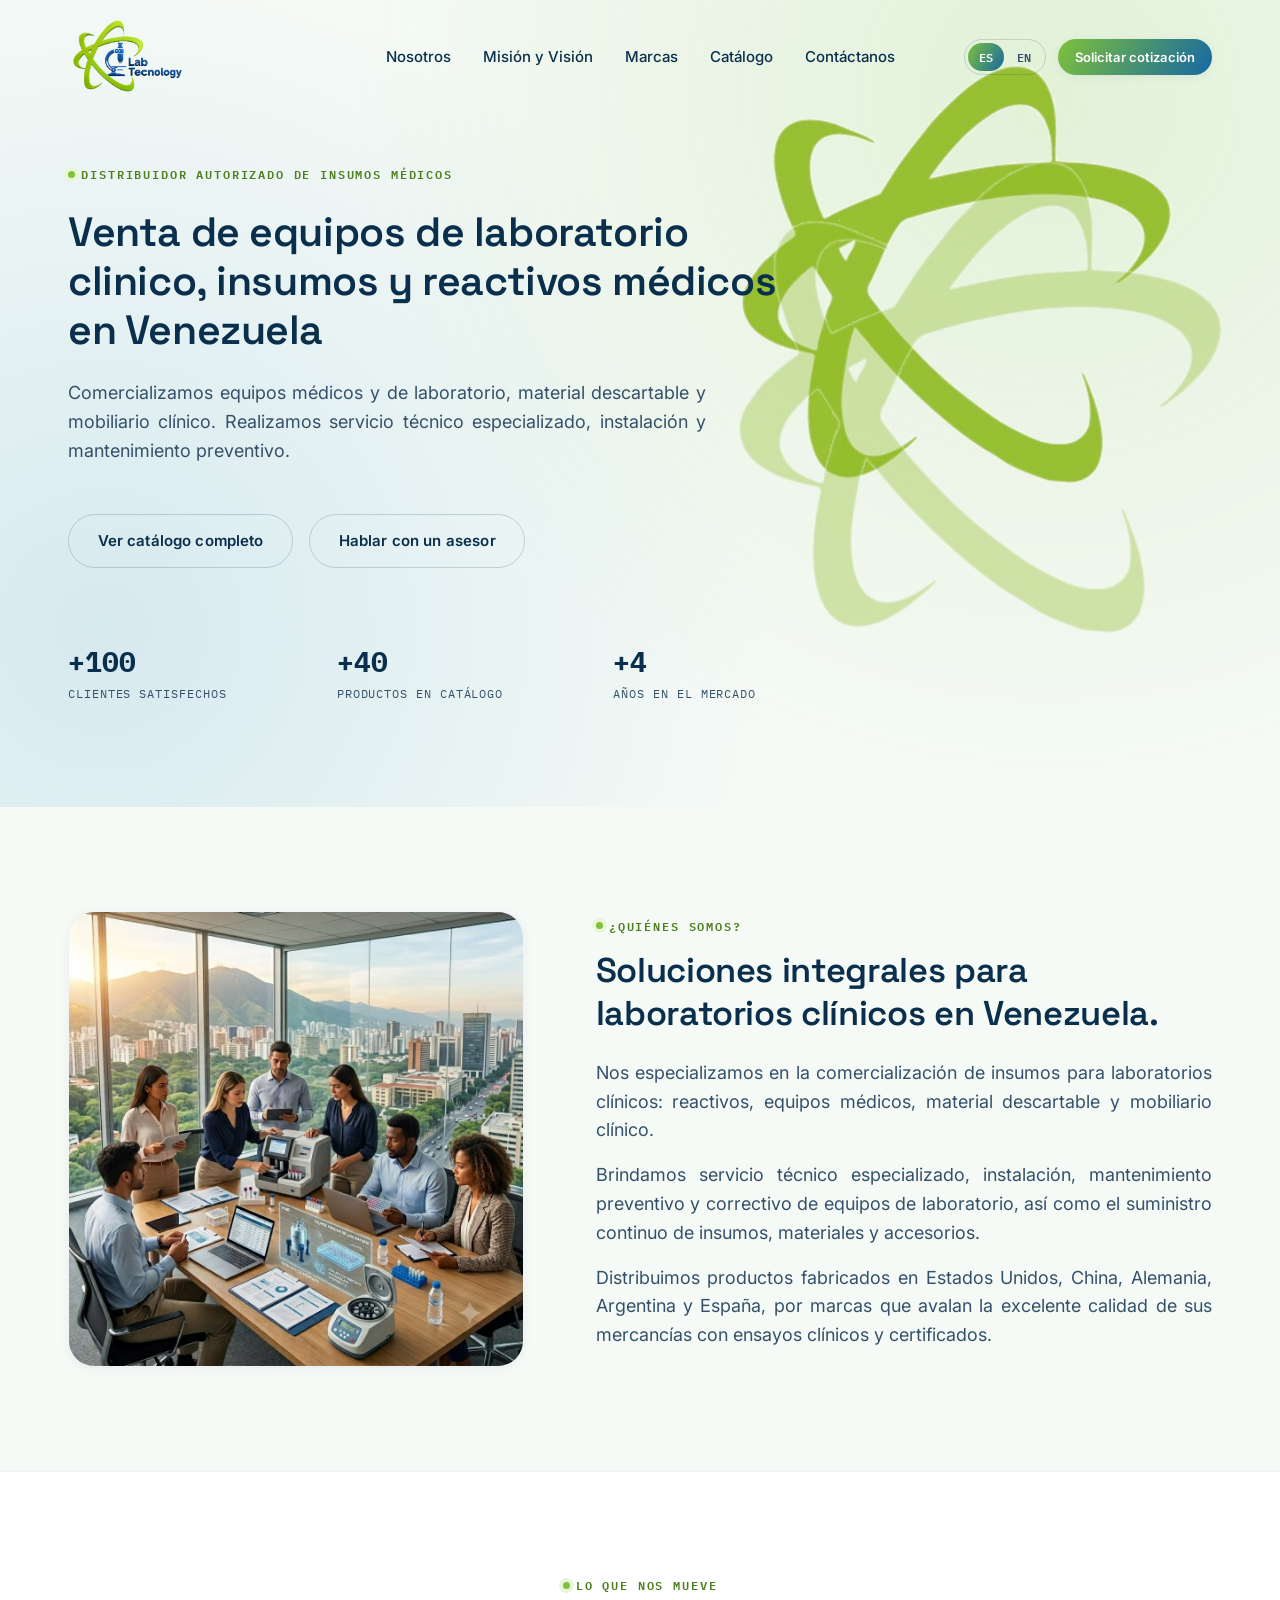
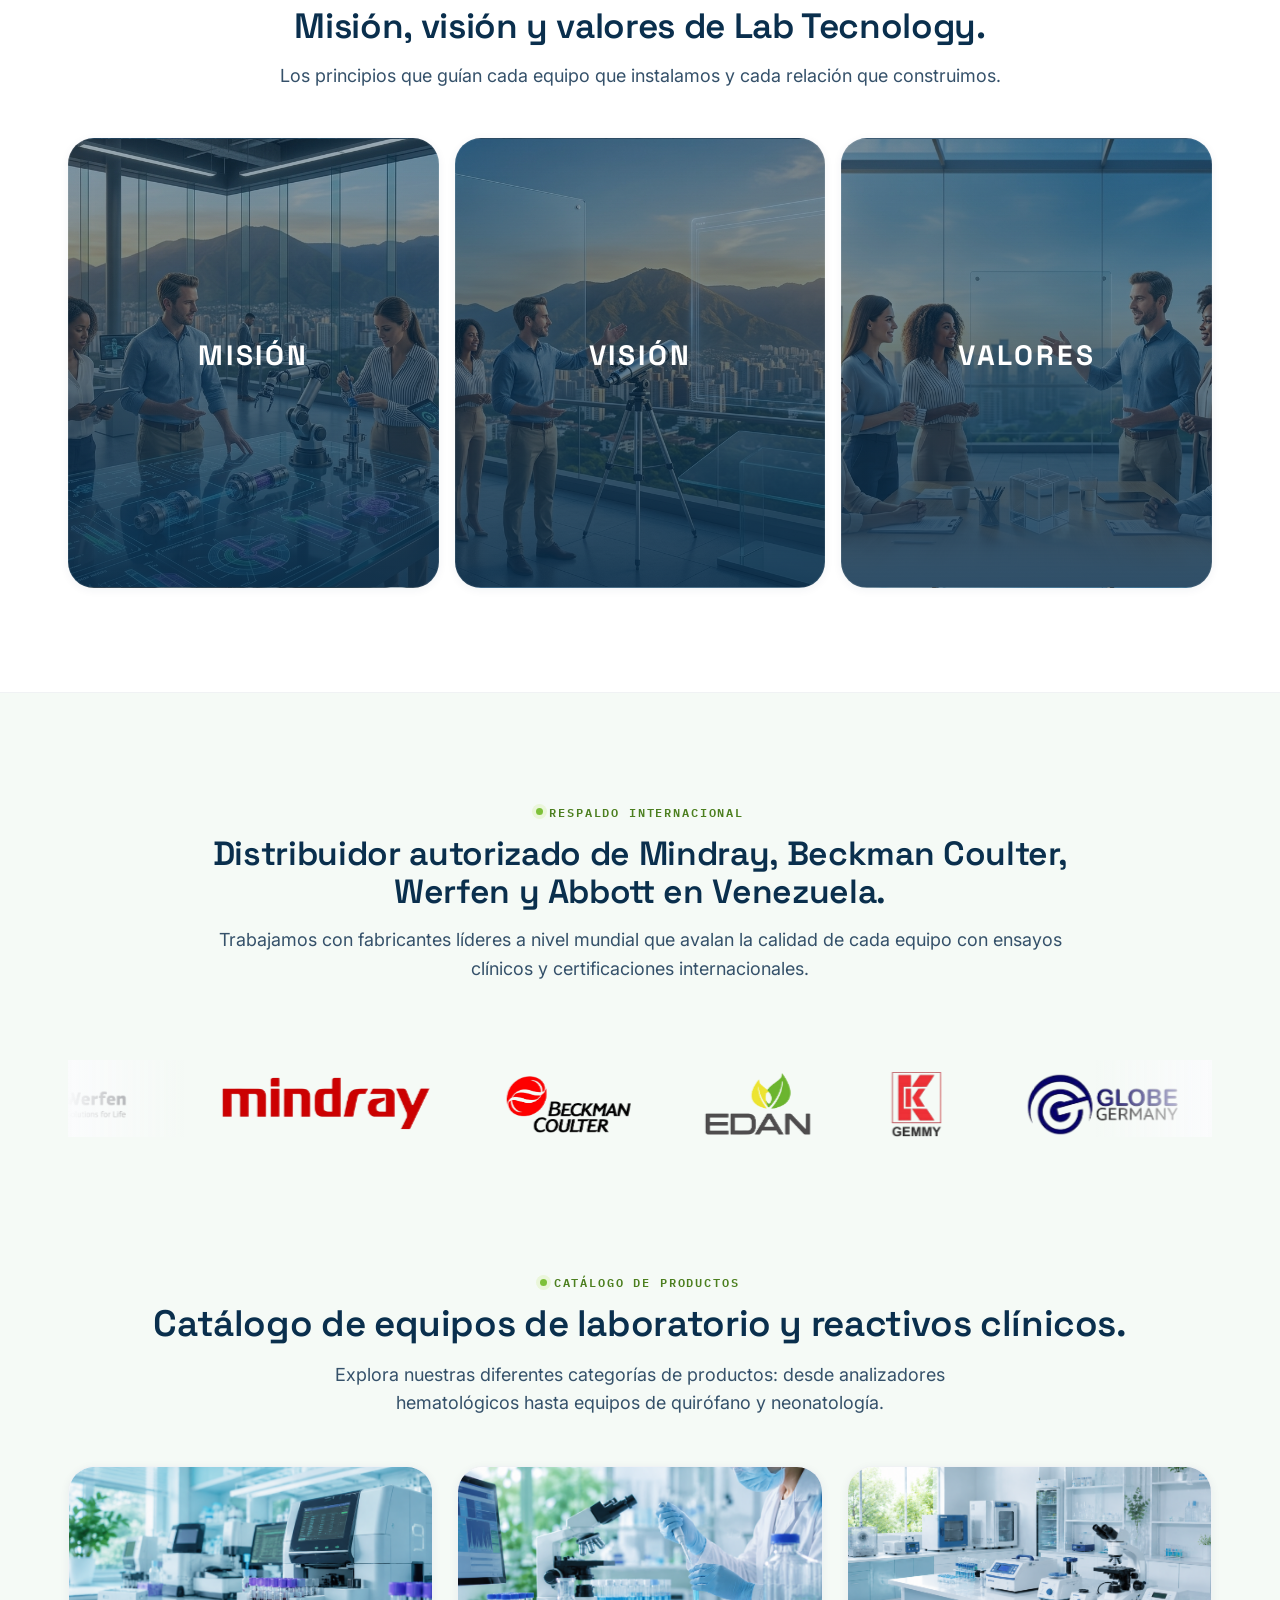
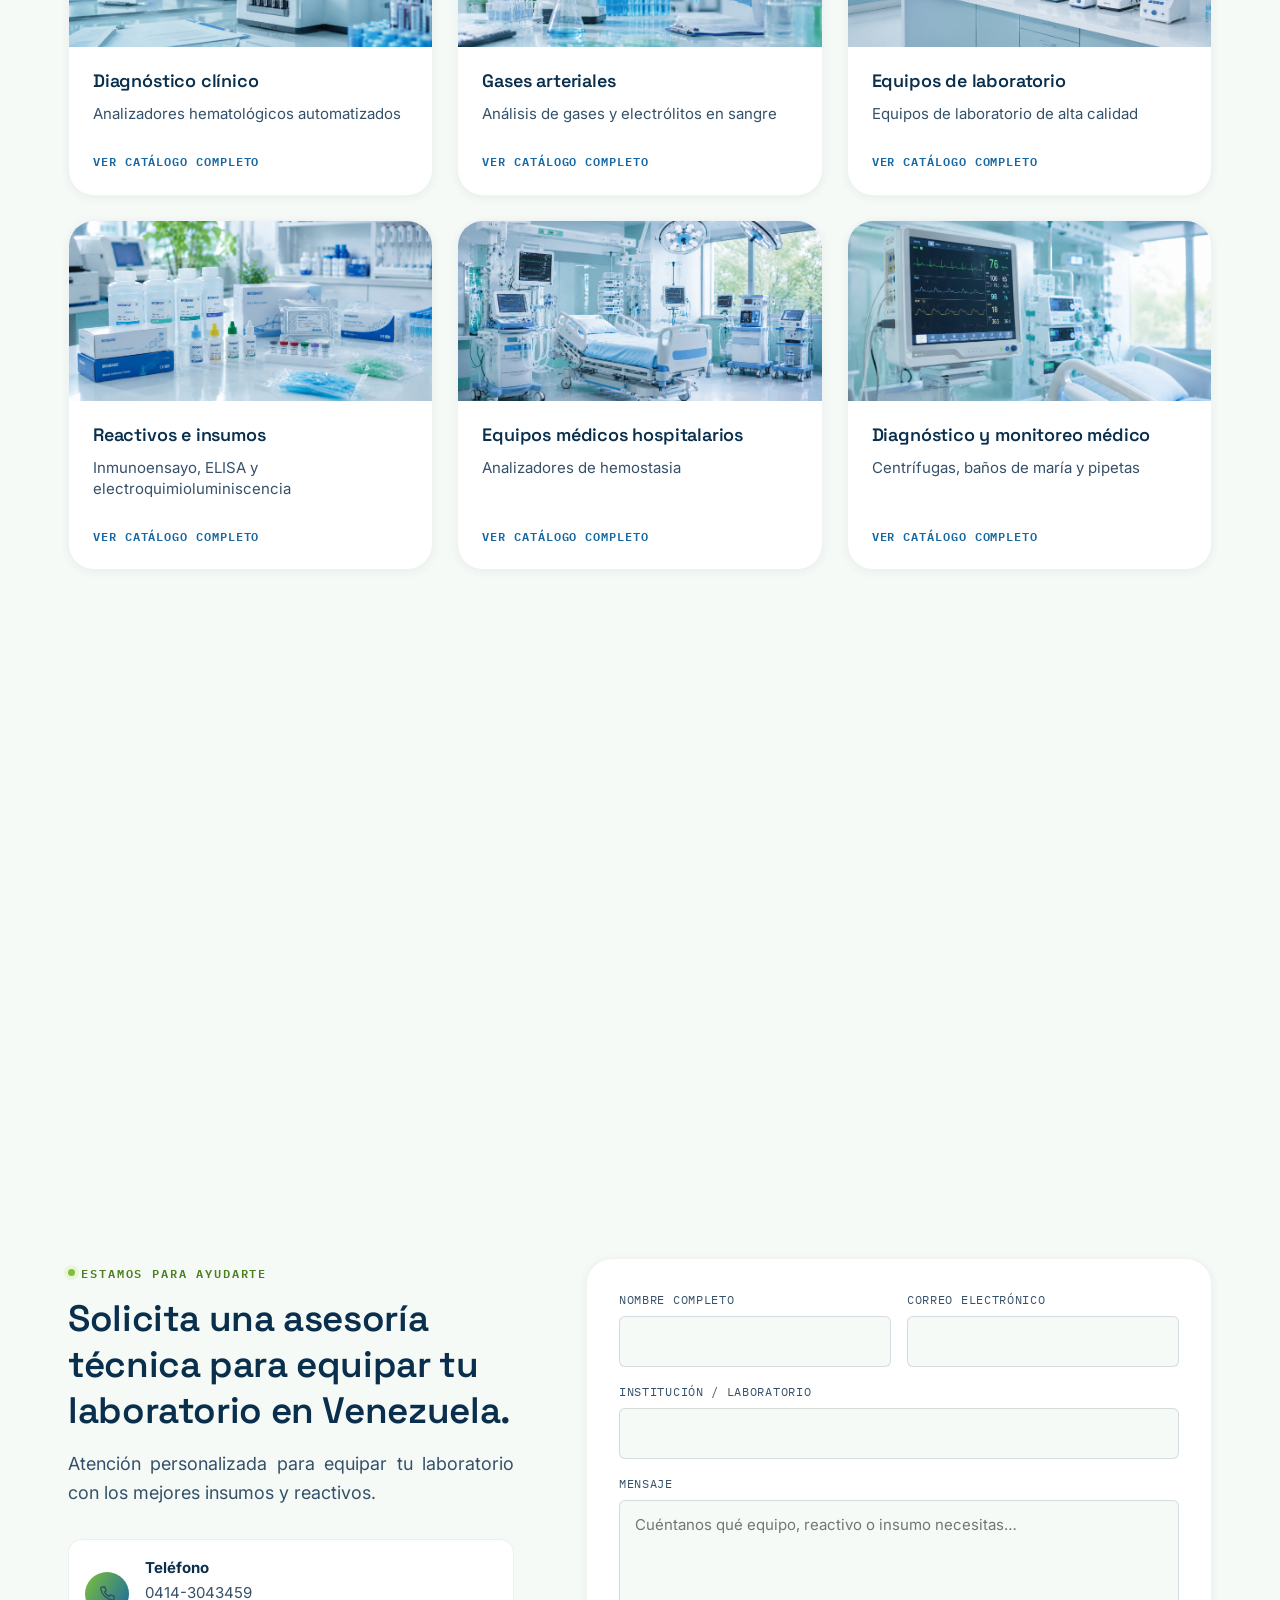
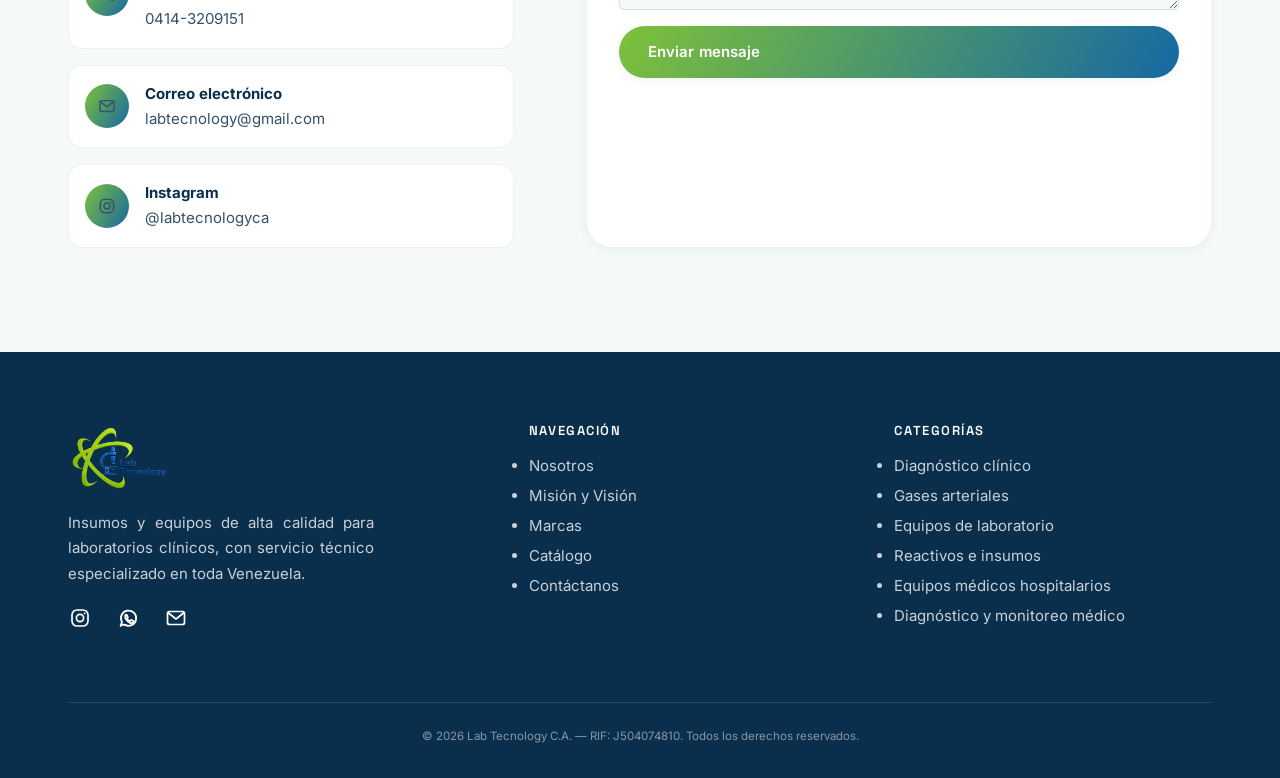
==== index.html @ 1d85f2a4 "Refactorizacion de layout, estilos CSS, traducciones i18n y SEO" ====
<!DOCTYPE html>
<html lang="es">
<head>
<meta charset="UTF-8">
<meta name="viewport" content="width=device-width, initial-scale=1.0">
<title>Equipos e insumos médicos para laboratorios clínicos en Venezuela | Lab Tecnology C.A.</title>
<meta name="description" content="Lab Tecnology C.A. comercializa reactivos, equipos de laboratorio, equipos médicos y mobiliario clínico de marcas como Mindray, Beckman Coulter, Werfen, Abbott y Biobase, con servicio técnico especializado en Venezuela.">
<meta name="keywords" content="equipos de laboratorio Venezuela, insumos de laboratorio, reactivos clínicos, equipos médicos, hematología, química sanguínea, gases arteriales, inmunoanálisis, coagulación, Mindray, Beckman Coulter, Biobase">
<meta name="robots" content="index, follow">
<meta name="author" content="Lab Tecnology C.A.">
<link rel="canonical" href="https://www.labtecnology.com.ve/">

<!-- Open Graph / Social -->
<meta property="og:type" content="website">
<meta property="og:site_name" content="Lab Tecnology C.A.">
<meta property="og:title" content="Lab Tecnology C.A. | Equipos e insumos para laboratorios clínicos">
<meta property="og:description" content="Reactivos, equipos de laboratorio, equipos médicos y mobiliario clínico con servicio técnico especializado en Venezuela.">
<meta property="og:image" content="assets/img/brand/marcas.png">
<meta property="og:locale" content="es_VE">
<meta name="twitter:card" content="summary_large_image">

<!-- Favicons -->
<link rel="icon" href="assets/img/brand/favicon-32.png" sizes="32x32">
<link rel="icon" href="assets/img/brand/favicon-192.png" sizes="192x192">
<link rel="apple-touch-icon" href="assets/img/brand/favicon-180.png">

<!-- Fonts -->
<link rel="preconnect" href="https://fonts.googleapis.com">
<link rel="preconnect" href="https://fonts.gstatic.com" crossorigin>
<link href="https://fonts.googleapis.com/css2?family=IBM+Plex+Mono:wght@500;600&family=Inter:wght@400;500;600;700&family=Space+Grotesk:wght@500;600;700&display=swap" rel="stylesheet">

<!-- Styles -->
<link rel="stylesheet" href="css/base.css">
<link rel="stylesheet" href="css/components.css">
<link rel="stylesheet" href="css/home.css">

<!-- Structured data -->
<script type="application/ld+json">
{
  "@context": "https://schema.org",
  "@type": "MedicalBusiness",
  "name": "Lab Tecnology C.A.",
  "image": "/assets/img/brand/logo1.png",
  "url": "https://www.labtecnology.com.ve/",
  "telephone": "+58-412-254-2185",
  "email": "labtecnology@gmail.com",
  "description": "Comercialización de reactivos, equipos de laboratorio, equipos médicos, material descartable y mobiliario clínico, con servicio técnico especializado en Venezuela.",
  "areaServed": "VE",
  "sameAs": ["https://www.instagram.com/labtecnologyca"]
}
</script>
</head>
<body data-title-key="meta.title.home" data-desc-key="meta.desc.home">
<a class="skip-link" href="#main">Saltar al contenido</a>

<!-- Icon sprite -->
<svg xmlns="http://www.w3.org/2000/svg" style="display:none" aria-hidden="true">
  <defs>
    <symbol id="icon-menu" viewBox="0 0 24 24" fill="none" stroke="currentColor" stroke-width="1.8" stroke-linecap="round">
      <line x1="3" y1="6" x2="21" y2="6"/><line x1="3" y1="12" x2="21" y2="12"/><line x1="3" y1="18" x2="21" y2="18"/>
    </symbol>
    <symbol id="icon-close" viewBox="0 0 24 24" fill="none" stroke="currentColor" stroke-width="1.8" stroke-linecap="round">
      <line x1="5" y1="5" x2="19" y2="19"/><line x1="19" y1="5" x2="5" y2="19"/>
    </symbol>
    <symbol id="icon-arrow-right" viewBox="0 0 24 24" fill="none" stroke="currentColor" stroke-width="1.8" stroke-linecap="round" stroke-linejoin="round">
      <line x1="4" y1="12" x2="19" y2="12"/><polyline points="13 6 19 12 13 18"/>
    </symbol>
    <symbol id="icon-arrow-up" viewBox="0 0 24 24" fill="none" stroke="currentColor" stroke-width="1.8" stroke-linecap="round" stroke-linejoin="round">
      <line x1="12" y1="19" x2="12" y2="5"/><polyline points="6 11 12 5 18 11"/>
    </symbol>
    <symbol id="icon-phone" viewBox="0 0 24 24" fill="none" stroke="currentColor" stroke-width="1.7" stroke-linecap="round" stroke-linejoin="round">
      <path d="M6.5 3.5h3L11 8l-2 1.4a12 12 0 0 0 5.6 5.6L16 13l4.5 1.5v3a2 2 0 0 1-2.2 2A17 17 0 0 1 4.5 5.7a2 2 0 0 1 2-2.2Z"/>
    </symbol>
    <symbol id="icon-mail" viewBox="0 0 24 24" fill="none" stroke="currentColor" stroke-width="1.7" stroke-linecap="round" stroke-linejoin="round">
      <rect x="3.5" y="5.5" width="17" height="13" rx="2"/><path d="m4.5 7 7.5 6 7.5-6"/>
    </symbol>
    <symbol id="icon-instagram" viewBox="0 0 24 24" fill="none" stroke="currentColor" stroke-width="1.7">
      <rect x="4" y="4" width="16" height="16" rx="5"/><circle cx="12" cy="12" r="3.6"/><circle cx="16.6" cy="7.4" r="0.9" fill="currentColor" stroke="none"/>
    </symbol>
    <symbol id="icon-whatsapp" viewBox="0 0 24 24" fill="none" stroke="currentColor" stroke-width="1.8" stroke-linecap="round" stroke-linejoin="round">
      <path d="M6 18.5 4.6 20 5.9 15.9A7.6 7.6 0 1 1 9 18.9Z"/><path d="M9.2 9.3c.2-.5.5-.5.8-.5h.5c.2 0 .4 0 .6.5s.7 1.7.7 1.8 0 .3-.1.5c-.2.2-.3.3-.5.5s-.3.3-.1.6a6 6 0 0 0 2.6 2.3c.3.1.5.1.6-.1l.6-.8c.2-.2.4-.2.6-.1l1.6.8c.2.1.4.2.4.4s-.1 1-.5 1.4-1.4.9-2.5.5a8 8 0 0 1-4.5-3.9c-.5-.7-.9-1.6-.8-2.3.1-.7.5-1.1.7-1.3Z"/>
    </symbol>
    <symbol id="icon-check" viewBox="0 0 24 24" fill="none" stroke="currentColor" stroke-width="1.8" stroke-linecap="round" stroke-linejoin="round">
      <polyline points="5 13 10 18 19 7"/>
    </symbol>
    <symbol id="icon-target" viewBox="0 0 24 24" fill="none" stroke="currentColor" stroke-width="1.6">
      <circle cx="12" cy="12" r="8.2"/><circle cx="12" cy="12" r="4.6"/><circle cx="12" cy="12" r="1.1" fill="currentColor" stroke="none"/>
    </symbol>
    <symbol id="icon-eye" viewBox="0 0 24 24" fill="none" stroke="currentColor" stroke-width="1.6" stroke-linejoin="round">
      <path d="M2.5 12S6 5.5 12 5.5 21.5 12 21.5 12 18 18.5 12 18.5 2.5 12 2.5 12Z"/><circle cx="12" cy="12" r="3"/>
    </symbol>
    <symbol id="icon-gem" viewBox="0 0 24 24" fill="none" stroke="currentColor" stroke-width="1.6" stroke-linejoin="round">
      <path d="M4 9.5 8 4h8l4 5.5L12 20.5 4 9.5Z"/><path d="M4 9.5h16M9.3 4l-1.6 5.5L12 20.5l4.3-11L14.7 4"/>
    </symbol>
    <symbol id="icon-hematologia" viewBox="0 0 24 24" fill="none" stroke="currentColor" stroke-width="1.6" stroke-linejoin="round" stroke-linecap="round">
      <path d="M12 3.5s5.5 6.4 5.5 10.4a5.5 5.5 0 0 1-11 0C6.5 9.9 12 3.5 12 3.5Z"/><path d="M9.3 14.3a2.7 2.7 0 0 0 2.7 2.7"/>
    </symbol>
    <symbol id="icon-quimica" viewBox="0 0 24 24" fill="none" stroke="currentColor" stroke-width="1.6" stroke-linejoin="round" stroke-linecap="round">
      <path d="M9.5 3.5h5M10 3.5v6l-4.8 8.3A1.6 1.6 0 0 0 6.6 20.5h10.8a1.6 1.6 0 0 0 1.4-2.7L14 9.5v-6"/><path d="M7.6 15.5h8.8"/>
    </symbol>
    <symbol id="icon-electrolitos" viewBox="0 0 24 24" fill="none" stroke="currentColor" stroke-width="1.6" stroke-linejoin="round" stroke-linecap="round">
      <path d="M12 3.5s5.5 6.4 5.5 10.4a5.5 5.5 0 0 1-11 0C6.5 9.9 12 3.5 12 3.5Z"/><polyline points="13 10.5 10.8 14 13.3 14 11.2 17.6"/>
    </symbol>
    <symbol id="icon-inmunoanalisis" viewBox="0 0 24 24" fill="none" stroke="currentColor" stroke-width="1.6" stroke-linejoin="round" stroke-linecap="round">
      <path d="M12 12.5V21M6 4.5l6 8 6-8"/><circle cx="12" cy="12.5" r="1.1" fill="currentColor" stroke="none"/>
    </symbol>
    <symbol id="icon-coagulacion" viewBox="0 0 24 24" fill="none" stroke="currentColor" stroke-width="1.6" stroke-linejoin="round" stroke-linecap="round">
      <circle cx="12" cy="13" r="7.5"/><path d="M12 8.5V13l3 2"/><path d="M9.5 2.5h5"/>
    </symbol>
    <symbol id="icon-auxiliares" viewBox="0 0 24 24" fill="none" stroke="currentColor" stroke-width="1.6" stroke-linejoin="round" stroke-linecap="round">
      <circle cx="12" cy="12" r="8.5"/><path d="M12 12 6.5 8.7M12 12l6.3-2M12 12l-1 6.4M12 12l3.7 4.8"/><circle cx="12" cy="12" r="1.4" fill="currentColor" stroke="none"/>
    </symbol>
    <symbol id="icon-reactivos" viewBox="0 0 24 24" fill="none" stroke="currentColor" stroke-width="1.6" stroke-linejoin="round" stroke-linecap="round">
      <rect x="4" y="4" width="6" height="16" rx="1.4"/><rect x="14" y="8" width="6" height="12" rx="1.4"/><line x1="4" y1="9.5" x2="10" y2="9.5"/><line x1="14" y1="12.5" x2="20" y2="12.5"/>
    </symbol>
    <symbol id="icon-quirofano" viewBox="0 0 24 24" fill="none" stroke="currentColor" stroke-width="1.6" stroke-linejoin="round" stroke-linecap="round">
      <path d="M3 12.5h4l2-4 3 8 2-6 1.5 2.5H21"/>
    </symbol>
    <symbol id="icon-obstetricia" viewBox="0 0 24 24" fill="none" stroke="currentColor" stroke-width="1.6" stroke-linejoin="round" stroke-linecap="round">
      <circle cx="12" cy="7" r="3.4"/><path d="M7 20.5c0-3.9 2.2-6.3 5-6.3s5 2.4 5 6.3"/>
    </symbol>
  </defs>
</svg>

<!-- Header -->
<header class="site-header">
  <div class="container">
    <a class="brand" href="index.html">
      <img src="assets/img/brand/logo1.png" alt="Lab Tecnology C.A." width="72" height="53">
    </a>
    <button class="nav-toggle" aria-expanded="false" aria-controls="site-nav" data-i18n-attr="aria-label:nav.toggle">
      <svg><use href="#icon-menu"></use></svg>
    </button>

    <nav class="nav" id="site-nav">
      <ul class="nav__list">
        <li><a href="#nosotros" data-i18n="nav.about">Nosotros</a></li>
        <li><a href="#mision" data-i18n="nav.mission">Misión y Visión</a></li>
        <li><a href="#marcas" data-i18n="nav.brands">Marcas</a></li>
        <li><a href="catalogo.html" data-i18n="nav.catalog">Catálogo</a></li>
        <li><a href="#contacto" data-i18n="nav.contact">Contáctanos</a></li>
      </ul>
      <div class="nav__actions">
        <div class="lang-switch" role="group" aria-label="Language switch">
          <button type="button" data-lang="es" aria-pressed="true">ES</button>
          <button type="button" data-lang="en" aria-pressed="false">EN</button>
        </div>
        
        <a class="btn btn--primary btn--sm" href="#contacto" data-i18n="nav.cta">Solicitar cotización</a>
      </div>
    </nav>
  </div>
</header>

<main id="main">

  <!-- Hero -->
  <section class="hero">
    <div class="hero__bg" aria-hidden="true"></div>
    <img class="hero__orbit" src="assets/img/brand/atom-mark.png" alt="" aria-hidden="true">
    <img class="hero__orbit hero__orbit--slow" src="assets/img/brand/atom-mark.png" alt="" aria-hidden="true">

    <div class="container">
      <div class="hero__grid">
        <div data-reveal>
          <span class="eyebrow hero__eyebrow" data-i18n="hero.eyebrow">Distribuidor autorizado de insumos médicos</span>
          <h1 data-i18n-html="hero.title.html">Venta de equipos de laboratorio clinico, insumos <span class="accent">y reactivos médicos en Venezuela</span></h1>
          <p class="hero__lede" data-i18n="hero.lede">Comercializamos equipos médicos y de laboratorio, material descartable y mobiliario clínico. Realizamos servicio técnico especializado, instalación y mantenimiento preventivo.</p>
          <div class="hero__actions">
            <a class="btn btn--ghost" href="catalogo.html" data-i18n="hero.cta.catalog">Ver catálogo completo</a>
            <a class="btn btn--ghost" href="#contacto" data-i18n="hero.cta.contact">Hablar con un asesor</a>
          </div>
          <div class="hero__stats">
            <div class="hero__stat">
              <div class="num" data-i18n="hero.stat1.num">+100</div>
              <div class="label" data-i18n="hero.stat1.label">Clientes satisfechos</div>
            </div>
            <div class="hero__stat">
              <div class="num" data-i18n="hero.stat2.num">+40</div>
              <div class="label" data-i18n="hero.stat2.label">Productos en catálogo</div>
            </div>
            <div class="hero__stat">
              <div class="num" data-i18n="hero.stat3.num">+4</div>
              <div class="label" data-i18n="hero.stat3.label">Años en el mercado</div>
            </div>
          </div>
        </div>  
      </div>
    </div>
  </section>

  <!-- Nosotros -->
  <section class="section" id="nosotros">
    <div class="container">
      <div class="about">
        <div class="about__visual" data-reveal>
          <img class="logo-mark" src="assets/img/cat/nosotros.png" alt="Lab Tecnology" loading="lazy">
          <div class="about__origin"></div>
        </div>

        <div data-reveal data-reveal-delay="1">
          <span class="eyebrow" data-i18n="about.eyebrow">¿Quiénes somos?</span>
          <h2 style="margin-top:0.75rem" data-i18n="about.title">Soluciones integrales para laboratorios clínicos en Venezuela.</h2>
          <div class="about__body" style="margin-top:1.5rem">
            <p data-i18n="about.p1">Nos especializamos en la comercialización de insumos para laboratorios clínicos: reactivos, equipos médicos, material descartable y mobiliario clínico.</p>
            <p data-i18n="about.p2">Brindamos servicio técnico especializado, instalación, mantenimiento preventivo y correctivo de equipos de laboratorio, así como el suministro continuo de insumos, materiales y accesorios.</p>
            <p data-i18n="about.p3">Distribuimos productos fabricados en Estados Unidos, China, Alemania, Argentina y España, por marcas que avalan la excelente calidad de sus mercancías con ensayos clínicos y certificados.</p>
          </div>
        </div>
      </div>
    </div>
  </section>

  <!-- Misión / Visión / Valores -->
  <section class="section section--panel" id="mision">
    <div class="container">
      <div class="section-head center">
        <span class="eyebrow" data-i18n="mission.eyebrow">Lo que nos mueve</span>
        <h2 data-i18n="mission.title">Misión, visión y valores de Lab Tecnology.</h2>
        <p data-i18n="mission.subtitle">Los principios que guían cada equipo que instalamos y cada relación que construimos.</p>
      </div>

      <div class="expanding-pillars">
        <!-- Panel 01: Misión -->
        <div class="expanding-pillar" style="background-image: linear-gradient(180deg, rgba(10,47,77,0.4), rgba(10,47,77,0.85)), url('assets/img/cat/mision.png');" data-reveal>
          <div class="expanding-pillar__content">
            <h3 data-i18n="mission.card.title">MISIÓN</h3>
            <div class="expanding-pillar__text-wrapper">
              <p data-i18n="mission.card.text">Impulsar el desarrollo del sector salud mediante la comercialización de equipos médicos, equipos de laboratorio, reactivos e insumos clínicos de la más alta calidad, respaldados por un servicio técnico especializado, asesoría profesional y soluciones integrales que garanticen precisión diagnóstica, eficiencia operativa y excelencia en cada proceso de nuestros clientes. Nos comprometemos a establecer relaciones comerciales sólidas basadas en la confianza, la innovación y la mejora continua.</p>
            </div>
          </div>
        </div>

        <!-- Panel 02: Visión -->
        <div class="expanding-pillar" style="background-image: linear-gradient(180deg, rgba(10,47,77,0.4), rgba(10,47,77,0.85)), url('assets/img/cat/vision.png');" data-reveal data-reveal-delay="1">
          <div class="expanding-pillar__content">
            <h3 data-i18n="vision.card.title">VISIÓN</h3>
            <div class="expanding-pillar__text-wrapper">
              <p data-i18n="vision.card.text">Consolidarnos como una de las empresas líderes en la distribución de equipos médicos, tecnología para laboratorios clínicos, reactivos e insumos especializados en Venezuela y Latinoamérica, siendo reconocidos por nuestra innovación, calidad de servicio, respaldo técnico y compromiso con el fortalecimiento del sistema de salud, contribuyendo al bienestar de las personas mediante soluciones tecnológicas confiables y de alto desempeño.</p>
            </div>
          </div>
        </div>

        <!-- Panel 03: Valores -->
        <div class="expanding-pillar" style="background-image: linear-gradient(180deg, rgba(10,47,77,0.4), rgba(10,47,77,0.85)), url('assets/img/cat/valores.png');" data-reveal data-reveal-delay="2">
          <div class="expanding-pillar__content">
            <h3 data-i18n="values.card.title">VALORES</h3>
            <div class="expanding-pillar__text-wrapper">
              <ul class="values-list">
                <li data-i18n="values.v1">Responsabilidad para superar las expectativas de nuestros clientes.</li>
                <li data-i18n="values.v2">Innovación tecnológica para ofrecer soluciones eficientes al sector salud.</li>
                <li data-i18n="values.v3">Ética y transparencia en cada una de nuestras relaciones comerciales.</li>
                <li data-i18n="values.v4">Asesoría personalizada enfocada en las necesidades de cada cliente.</li>
                <li data-i18n="values.v5">Calidad y confiabilidad para cumplir con los mas altos estándares.</li>
              </ul>
            </div>
          </div>
        </div>
      </div>
    </div>
  </section>

  <!-- Marcas -->
  <section class="section" id="marcas">
    <div class="container">
      <div class="section-head center">
        <span class="eyebrow" data-i18n="brands.eyebrow">Respaldo internacional</span>
        <h2 data-i18n="brands.title">Distribuidor autorizado de Mindray, Beckman Coulter, Werfen y Abbott en Venezuela.</h2>
        <p data-i18n="brands.subtitle">Trabajamos con fabricantes líderes a nivel mundial que avalan la calidad de cada equipo con ensayos clínicos y certificaciones internacionales.</p>
      </div>

      <div class="brands-marquee-wrapper" data-reveal>
        <div class="marquee-container">
          <div class="marquee-track" id="marqueeTrack">
            <img src="assets/img/icons/werfen.jpg" alt="Werfen">
            <img src="assets/img/icons/mindray.jpg" alt="Mindray">
            <img src="assets/img/icons/beckman.png" alt="Beckman Coulter">
            <img src="assets/img/icons/edan.png" alt="Edan">
            <img src="assets/img/icons/gemmyco.jpg" alt="Gemmyco">
            <img src="assets/img/icons/globe.jpg" alt="Globe Germany">
            <img src="assets/img/icons/cromatest.png" alt="Cromatest">
            <img src="assets/img/icons/biobase.png" alt="Biobase">
            <img src="assets/img/icons/abbott.png" alt="Abbott">
          </div>
        </div>
      </div>
    </div>
  </section>

  <!-- Catálogo teaser -->
  <section class="section section--paper" id="catalogo">
    <div class="container">
      <div class="section-head center">
        <span class="eyebrow" data-i18n="catteaser.eyebrow">Catálogo de productos</span>
        <h2 data-i18n="catteaser.title">Catálogo de equipos de laboratorio y reactivos clínicos.</h2>
        <p data-i18n="catteaser.subtitle">Explora nuestras diferentes categorias de productos: desde analizadores hematológicos hasta equipos de quirófano y neonatología.</p>
      </div>

      <div class="cat-teaser-grid">
        <!-- Diagnóstico Clínico -->
        <a class="card cat-card" href="catalogo.html#cat-diagnostico" data-reveal>       
          <div class="cat-card__img-wrapper">
            <img src="assets/img/cat/Diagnostico-clínico.png" alt="Diagnóstico Clínico">
          </div>
          <div class="cat-card__content">
            <h3 data-i18n="cat.diagnostico.name">Diagnóstico clínico</h3>
            <p data-i18n="cat.diagnostico.tagline">Analizadores hematológicos automatizados</p>
            <span class="cat-card__link" data-i18n="catteaser.viewall">Ver catálogo completo <svg><use href="#icon-arrow-right"></use></svg></span>
          </div>
        </a>

        <!-- Gases Arteriales -->
        <a class="card cat-card" href="catalogo.html#cat-gasesarteriales" data-reveal data-reveal-delay="1">
          <div class="cat-card__img-wrapper">
            <img src="assets/img/cat/Gases-arteriales.png" alt="Gases Arteriales">
          </div>
          <div class="cat-card__content">
            <h3 data-i18n="cat.gasesarteriales.name">Gases arteriales</h3>
            <p data-i18n="cat.gasesarteriales.tagline">Análisis de gases y electrólitos en sangre</p>
            <span class="cat-card__link" data-i18n="catteaser.viewall">Ver catálogo completo <svg><use href="#icon-arrow-right"></use></svg></span>
          </div>
        </a>

        <!-- Equipos de Laboratorio -->
        <a class="card cat-card" href="catalogo.html#cat-laboratorio" data-reveal data-reveal-delay="2">
          <div class="cat-card__img-wrapper">
            <img src="assets/img/cat/Equipos-de-laboratorio.png" alt="Equipos de Laboratorio">
          </div>
          <div class="cat-card__content">
            <h3 data-i18n="cat.laboratorio.name">Equipos de laboratorio</h3>
            <p data-i18n="cat.laboratorio.tagline">Equipos de laboratorio de alta calidad</p>
            <span class="cat-card__link" data-i18n="catteaser.viewall">Ver catálogo completo <svg><use href="#icon-arrow-right"></use></svg></span>
          </div>
        </a>

        <!-- Reactivos e Insumos -->
        <a class="card cat-card" href="catalogo.html#cat-reactivos-insumos" data-reveal>
          <div class="cat-card__img-wrapper">
            <img src="assets/img/cat/Reactivos-e-insumos.png" alt="Reactivos e Insumos">
          </div>
          <div class="cat-card__content">
            <h3 data-i18n="cat.reactivosinsumos.name">Reactivos e insumos</h3>
            <p data-i18n="cat.reactivosinsumos.tagline">Inmunoensayo, ELISA y electroquimioluminiscencia</p>
            <span class="cat-card__link" data-i18n="catteaser.viewall">Ver catálogo completo <svg><use href="#icon-arrow-right"></use></svg></span>
          </div>
        </a>

        <!-- Equipos Médicos Hospitalarios -->
        <a class="card cat-card" href="catalogo.html#cat-hospitalarios" data-reveal data-reveal-delay="1">
          <div class="cat-card__img-wrapper">
            <img src="assets/img/cat/Equipos-médicos-hospitalarios.png" alt="Equipos Médicos Hospitalarios">
          </div>
          <div class="cat-card__content">
            <h3 data-i18n="cat.hospitalarios.name">Equipos médicos hospitalarios</h3>
            <p data-i18n="cat.hospitalarios.tagline">Analizadores de hemostasia</p>
            <span class="cat-card__link" data-i18n="catteaser.viewall">Ver catálogo completo <svg><use href="#icon-arrow-right"></use></svg></span>
          </div>
        </a>

        <!-- Diagnóstico y Monitoreo Médico -->
        <a class="card cat-card" href="catalogo.html#cat-monitoreo" data-reveal data-reveal-delay="2">
          <div class="cat-card__img-wrapper">
            <img src="assets/img/cat/Diagnóstico-monitoreo.png" alt="Diagnóstico y Monitoreo Médico">
          </div>
          <div class="cat-card__content">
            <h3 data-i18n="cat.monitoreo.name">Diagnóstico y monitoreo médico</h3>
            <p data-i18n="cat.monitoreo.tagline">Centrífugas, baños de maría y pipetas</p>
            <span class="cat-card__link" data-i18n="catteaser.viewall">Ver catálogo completo <svg><use href="#icon-arrow-right"></use></svg></span>
          </div>
        </a>
      </div>
    </div>
  </section>

  <!-- CTA banner -->
  <section class="section section--tight">
    <div class="container">
      <div class="cta-banner" data-reveal>
        <div class="cta-banner__inner">
          <h2 data-i18n="cta.title">¿Listo para equipar tu laboratorio?</h2>
          <p data-i18n="cta.text">Escríbenos y te ayudamos a encontrar el equipo, reactivo o insumo ideal para tu institución, con asesoría técnica personalizada.</p>
          <div class="cta-banner__actions">
            <a class="btn btn--primary" href="https://wa.me/584122542185?text=Hola,%20quisiera%20mas%20informaci%C3%B3n%20sobre%20los%20equipos%20medicos" target="_blank" rel="noopener" data-i18n="cta.action2">Contactar por WhatsApp</a>
          </div>
        </div>
      </div>
    </div>
  </section>

  <!-- Contacto -->
  <section class="section section--paper" id="contacto">
    <div class="container">
      <div class="contact-grid">
        <div data-reveal>
          <span class="eyebrow" data-i18n="contact.eyebrow">Estamos para ayudarte</span>
          <h2 style="margin-top:0.75rem" data-i18n="contact.title">Solicita una asesoría técnica para equipar tu laboratorio en Venezuela.</h2>
          <p style="margin-top:1rem;color:var(--c-ink-soft)" data-i18n="contact.subtitle"> Atención personalizada para equipar tu laboratorio con los mejores insumos y reactivos.</p>

          <div class="contact-list">
            <div class="contact-item">
              <span class="contact-item__icon"><svg><use href="#icon-phone"></use></svg></span>
              <div>
                <strong data-i18n="contact.phone.label">Teléfono</strong>
                <a href="https://wa.me/584143043459?text=Hola,%20quisiera%20mas%20informaci%C3%B3n%20sobre%20los%20equipos%20medicos" target="_blank" rel="noopener">0414-3043459</a><br>
                <a href="https://wa.me/584143209151?text=Hola,%20quisiera%20mas%20informaci%C3%B3n%20sobre%20los%20equipos%20medicos" target="_blank" rel="noopener">0414-3209151</a>
              </div>
            </div>
            <div class="contact-item">
              <span class="contact-item__icon"><svg><use href="#icon-mail"></use></svg></span>
              <div>
                <strong data-i18n="contact.mail.label">Correo electrónico</strong>
                <a href="mailto:labtecnology@gmail.com">labtecnology@gmail.com</a>
              </div>
            </div>
            <div class="contact-item">
              <span class="contact-item__icon"><svg><use href="#icon-instagram"></use></svg></span>
              <div>
                <strong data-i18n="contact.ig.label">Instagram</strong>
                <a href="https://instagram.com/labtecnologyca" target="_blank" rel="noopener">@labtecnologyca</a>
              </div>
            </div>
          </div>
        </div>

        <form class="contact-form" id="contact-form" data-reveal data-reveal-delay="1">
          <!-- Llave de Web3Forms -->
          <input type="hidden" name="access_key" value="4a26506c-f9f6-416a-a5d8-121ee6cc5c3b">
          <input type="hidden" name="subject" value="Nuevo mensaje de contacto - Lab Tecnology">
          <input type="hidden" name="from_name" value="Web Lab Tecnology">
          <input type="hidden" name="replyto" value="%email%">
          <input type="checkbox" name="botcheck" class="hidden" style="display: none;">

          <div class="form-row">
            <div class="field">
              <label for="cf-name" data-i18n="contact.form.name">Nombre completo</label>
              <input type="text" id="cf-name" name="name" required autocomplete="name">
            </div>
            <div class="field">
              <label for="cf-email" data-i18n="contact.form.email">Correo electrónico</label>
              <input type="email" id="cf-email" name="email" required autocomplete="email">
            </div>
          </div>
          <div class="field">
            <label for="cf-institution" data-i18n="contact.form.institution">Institución / Laboratorio</label>
            <input type="text" id="cf-institution" name="institution" autocomplete="organization">
          </div>
          <div class="field">
            <label for="cf-message" data-i18n="contact.form.message">Mensaje</label>
            <textarea id="cf-message" name="message" required data-i18n-attr="placeholder:contact.form.message.placeholder"></textarea>
          </div>
          <button type="submit" class="btn btn--primary" data-i18n="contact.form.submit">Enviar mensaje</button>
        </form>
      </div>
    </div>
  </section>
</main>

<!-- Footer -->
<footer class="site-footer">
  <div class="container">
    <div class="footer-grid">
      <div class="footer-brand">
        <img src="assets/img/brand/logo1.png" alt="Lab Tecnology C.A." width="72" height="53">
        <p data-i18n="footer.tagline">Insumos y equipos de alta calidad para laboratorios clínicos, con servicio técnico especializado en toda Venezuela.</p>
        <div class="social-row" style="margin-top:1.25rem">
          <a href="https://instagram.com/labtecnologyca" target="_blank" rel="noopener" aria-label="Instagram"><svg><use href="#icon-instagram"></use></svg></a>
          <a href="https://wa.me/584122542185" target="_blank" rel="noopener" aria-label="WhatsApp"><svg><use href="#icon-whatsapp"></use></svg></a>
          <a href="mailto:labtecnology@gmail.com" aria-label="Email"><svg><use href="#icon-mail"></use></svg></a>
        </div>
      </div>
      <div class="footer-col">
        <h4 data-i18n="footer.nav.title">Navegación</h4>
        <ul>
          <li><a href="index.html#nosotros" data-i18n="nav.about">Nosotros</a></li>
          <li><a href="index.html#mision" data-i18n="nav.mission">Misión y Visión</a></li>
          <li><a href="index.html#marcas" data-i18n="nav.brands">Marcas</a></li>
          <li><a href="catalogo.html" data-i18n="nav.catalog">Catálogo</a></li>
          <li><a href="index.html#contacto" data-i18n="nav.contact">Contáctanos</a></li>
        </ul>
      </div>
      <div class="footer-col">
        <h4 data-i18n="footer.cat.title">Categorías</h4>
        <ul>
          <li><a href="catalogo.html#cat-diagnostico" data-i18n="cat.diagnostico.name">Diagnóstico clínico</a></li>
          <li><a href="catalogo.html#cat-gasesarteriales" data-i18n="cat.gasesarteriales.name">Gases arteriales</a></li>
          <li><a href="catalogo.html#cat-laboratorio" data-i18n="cat.laboratorio.name">Equipos de laboratorio</a></li>
          <li><a href="catalogo.html#cat-reactivos-insumos" data-i18n="cat.reactivosinsumos.name">Reactivos e insumos</a></li>
          <li><a href="catalogo.html#cat-hospitalarios" data-i18n="cat.hospitalarios.name">Equipos médicos hospitalarios</a></li>
          <li><a href="catalogo.html#cat-monitoreo" data-i18n="cat.monitoreo.name">Diagnóstico y monitoreo médico</a></li>
        </ul>
      </div>
    </div>
    <div class="footer-bottom">
      <span data-i18n="footer.rights">© 2026 Lab Tecnology C.A. — RIF: J504074810. Todos los derechos reservados.</span>
    </div>
  </div>
</footer>

<button class="back-to-top" data-i18n-attr="aria-label:backtotop.label">
  <svg><use href="#icon-arrow-up"></use></svg>
</button>

<script src="js/i18n.js"></script>
<script src="js/main.js"></script>
</body>
</html>
---- css/base.css ----
/* ==========================================================================
   Lab Tecnology C.A. — Design Tokens & Base
   ========================================================================== */

:root {
  /* Color palette — derived from the Lab Tecnology mark (white / green / blue) */
  --c-white: #ffffff;
  --c-paper: #f5faf6;
  --c-paper-deep: #eaf3ea;
  --c-ink: #0a2338;
  --c-ink-soft: #35516a;

  --c-blue-900: #0a2f4d;
  --c-blue-800: #0d3a5f;
  --c-blue-700: #114f7f;
  --c-blue-600: #1668a3;
  --c-blue-500: #1c84c6;
  --c-blue-100: #e3f1fa;

  --c-green-700: #4c7f1f;
  --c-green-600: #62a12a;
  --c-green-500: #7ec13a;
  --c-green-400: #9ad35c;
  --c-green-100: #eaf6da;

  --grad-atom: linear-gradient(120deg, var(--c-green-500) 0%, var(--c-blue-600) 100%);
  --grad-atom-soft: linear-gradient(120deg, var(--c-green-100) 0%, var(--c-blue-100) 100%);

  /* Typography System */
  --font-display: "Space Grotesk", "Inter", sans-serif;
  --font-body: "Inter", "Helvetica Neue", Arial, sans-serif;
  --font-mono: "IBM Plex Mono", "SFMono-Regular", Menlo, monospace;

  /* Scale */
  --fs-2xs: 0.72rem;
  --fs-xs: 0.8125rem;
  --fs-sm: 0.9375rem;
  --fs-base: 1rem;
  --fs-md: 1.125rem;
  --fs-lg: 1.375rem;
  --fs-xl: 1.75rem;
  --fs-2xl: 2.25rem;
  --fs-3xl: 3rem;
  --fs-4xl: 3.9rem;

  /* Spacing */
  --sp-1: 0.25rem;
  --sp-2: 0.5rem;
  --sp-3: 0.75rem;
  --sp-4: 1rem;
  --sp-5: 1.5rem;
  --sp-6: 2rem;
  --sp-7: 3rem;
  --sp-8: 4.5rem;
  --sp-9: 6.5rem;

  /* Layout */
  --max-w: 1240px;
  --radius-sm: 6px;
  --radius-md: 14px;
  --radius-lg: 26px;
  --radius-pill: 100px;

  --shadow-sm: 0 2px 10px rgba(10, 47, 77, 0.06);
  --shadow-md: 0 14px 34px rgba(10, 47, 77, 0.1);
  --shadow-lg: 0 26px 60px rgba(10, 47, 77, 0.16);

  --ease-out: cubic-bezier(0.16, 1, 0.3, 1);
  --dur-fast: 0.22s;
  --dur-med: 0.5s;
  --dur-slow: 0.9s;
}

/* Reset ------------------------------------------------------------------ */
*, *::before, *::after { box-sizing: border-box; }
html { scroll-behavior: smooth; }

@media (prefers-reduced-motion: reduce) {
  html { scroll-behavior: auto; }
  *, *::before, *::after {
    animation-duration: 0.01ms !important;
    animation-iteration-count: 1 !important;
    transition-duration: 0.01ms !important;
    scroll-behavior: auto !important;
  }
}

body, h1, h2, h3, h4, h5, h6, p, figure, blockquote, dl, dd { margin: 0; }
ul[class], ol[class] { list-style: none; margin: 0; padding: 0; }
img, picture, svg { display: block; max-width: 100%; }
input, button, textarea, select { font: inherit; color: inherit; }
button { cursor: pointer; }
a { color: inherit; text-decoration: none; }

/* Global Typography Application ------------------------------------------ */
body {
  font-family: var(--font-body);
  background: var(--c-paper);
  color: var(--c-ink);
  font-size: var(--fs-base);
  line-height: 1.6;
  -webkit-font-smoothing: antialiased;
  overflow-x: hidden;
}

/* Todos los encabezados heredan Space Grotesk */
h1, h2, h3, h4, h5, h6 {
  font-family: var(--font-display);
  color: var(--c-blue-900);
  line-height: 1.12;
  letter-spacing: -0.01em;
  font-weight: 600;
}

/* Clases de utilidad para IBM Plex Mono */
.eyebrow,
.num,
.label-mono {
  font-family: var(--font-mono);
}

::selection { background: var(--c-green-400); color: var(--c-blue-900); }

:focus-visible {
  outline: 3px solid var(--c-blue-500);
  outline-offset: 3px;
  border-radius: 4px;
}

.container {
  width: 100%;
  max-width: var(--max-w);
  margin-inline: auto;
  padding-inline: var(--sp-5);
}

@media (min-width: 900px) {
  .container { padding-inline: var(--sp-7); }
}

.visually-hidden {
  position: absolute !important;
  width: 1px; height: 1px;
  padding: 0; margin: -1px;
  overflow: hidden;
  clip: rect(0,0,0,0);
  white-space: nowrap; border: 0;
}

.skip-link {
  position: absolute;
  top: -100px;
  left: var(--sp-4);
  background: var(--c-blue-900);
  color: var(--c-white);
  padding: var(--sp-3) var(--sp-5);
  border-radius: var(--radius-sm);
  z-index: 999;
  transition: top var(--dur-fast) var(--ease-out);
}
.skip-link:focus { top: var(--sp-4); }
---- css/components.css ----
/* ==========================================================================
   Components — Lab Tecnology C.A.
   ========================================================================== */

/* Buttons ------------------------------------------------------------ */
.btn {
  display: inline-flex;
  align-items: center;
  gap: var(--sp-2);
  padding: 0.95em 1.9em;
  border-radius: var(--radius-pill);
  font-family: var(--font-body); 
  font-weight: 600;
  font-size: var(--fs-sm);
  letter-spacing: 0.01em;
  border: 1.5px solid transparent;
  transition: transform var(--dur-fast) var(--ease-out),
              box-shadow var(--dur-fast) var(--ease-out),
              background var(--dur-fast) var(--ease-out),
              border-color var(--dur-fast) var(--ease-out),
              color var(--dur-fast) var(--ease-out);
  white-space: nowrap;
}
.btn:hover { transform: translateY(-2px); }
.btn:active { transform: translateY(0); }

.btn--primary {
  background: var(--grad-atom);
  color: var(--c-white);
  box-shadow: var(--shadow-sm);
  overflow: hidden !important; 
  border: none !important; 
  background-clip: padding-box !important;
}
.btn--primary:hover { box-shadow: var(--shadow-md); }

.btn--ghost {
  background: transparent;
  border-color: rgba(10, 47, 77, 0.18);
  color: var(--c-blue-900);
}
.btn--ghost:hover { border-color: var(--c-blue-600); background: var(--c-blue-100); }

.btn--ghost-invert {
  background: rgba(255,255,255,0.08);
  border-color: rgba(255,255,255,0.35);
  color: var(--c-white);
  backdrop-filter: blur(6px);
}
.btn--ghost-invert:hover { background: rgba(255,255,255,0.18); border-color: var(--c-white); }

.btn--sm { padding: 0.6em 1.3em; font-size: var(--fs-xs); }

/* Eyebrow / kicker --------------------------------------------------- */
.eyebrow {
  display: inline-flex;
  align-items: center;
  gap: 0.55em;
  font-size: var(--fs-2xs);
  letter-spacing: 0.16em;
  text-transform: uppercase;
  color: var(--c-green-700);
  font-weight: 600;
}
.eyebrow::before {
  content: "";
  width: 7px; height: 7px;
  border-radius: 50%;
  background: var(--c-green-500);
  box-shadow: 0 0 0 4px var(--c-green-100);
}

/* Section header ------------------------------------------------------ */
.section-head {
  max-width: 640px;
  margin-bottom: var(--sp-7);
}
.section-head h2 {
  font-size: clamp(1.7rem, 3.4vw, var(--fs-2xl));
  margin-top: var(--sp-3);
}
.section-head p {
  margin-top: var(--sp-4);
  color: var(--c-ink-soft);
  font-size: var(--fs-md);
}
.section-head.center { margin-inline: auto; text-align: center; }

.section {
  padding-block: var(--sp-9);
  position: relative;
}
.section--tight { padding-block: var(--sp-8); }
.section--paper { background: var(--c-paper); }
.section--deep {
  background: var(--c-blue-900);
  color: var(--c-white);
}
.section--deep h2, .section--deep h3 { color: var(--c-white); }
.section--panel {
  background: var(--c-white);
  border-top: 1px solid rgba(10,47,77,0.06);
  border-bottom: 1px solid rgba(10,47,77,0.06);
}

/* Header / Nav ---------------------------------------------------------- */
.site-header {
  position: fixed;
  inset-inline: 0;
  top: 0;
  z-index: 500;
  padding-block: var(--sp-4);
  transition: background var(--dur-med) var(--ease-out), box-shadow var(--dur-med) var(--ease-out), padding var(--dur-med) var(--ease-out);
}
.site-header .container {
  display: flex;
  align-items: center;
  justify-content: space-between;
  gap: var(--sp-5);
  position: relative;
  z-index: 2;
}
.site-header::before {
  content: "";
  position: absolute;
  inset: 0;
  background: rgba(245, 250, 246, 0.72);
  backdrop-filter: blur(14px) saturate(1.4);
  -webkit-backdrop-filter: blur(14px) saturate(1.4);
  opacity: 0;
  transition: opacity var(--dur-med) var(--ease-out);
  border-bottom: 1px solid transparent;
  z-index: 1;
}
.site-header.is-scrolled::before {
  opacity: 1;
  border-bottom-color: rgba(10,47,77,0.08);
}
.site-header.is-scrolled { box-shadow: var(--shadow-sm); padding-block: var(--sp-3); }

.site-header a:not(.btn) { 
  color: var(--c-blue-900);
  transition: color var(--dur-fast) var(--ease-out);
}

.site-header a:not(.btn):hover {
  color: var(--c-green-700);
}

.site-header--on-dark:not(.is-scrolled) a:not(.btn) {
  color: rgba(255, 255, 255, 0.85);
}

.site-header--on-dark:not(.is-scrolled) a:not(.btn):hover {
  color: var(--c-green-400); 
}

.brand {
  display: inline-flex;
  align-items: center;
  gap: 0.6rem;
  position: relative;
  z-index: 1;
}
.brand img { 
  height: 82px; 
  width: auto; 
  transition: height var(--dur-med) var(--ease-out); 
  image-rendering: -webkit-optimize-contrast;
  image-rendering: crisp-edges;
}
.site-header.is-scrolled .brand img {
  height: 48px; 
}
.brand__text {
  font-family: var(--font-display);
  font-weight: 700;
  color: var(--c-blue-900);
  line-height: 1.05;
  font-size: var(--fs-md);
}
.brand__text small {
  display: block;
  font-family: var(--font-mono);
  font-weight: 500;
  font-size: 0.6rem;
  letter-spacing: 0.1em;
  color: var(--c-green-700);
  text-transform: uppercase;
}

.nav {
  display: flex;
  align-items: center;
  justify-content: flex-end; 
  flex-grow: 1;
  position: static; 
}
.nav__list {
  display: flex;
  align-items: center;
  gap: var(--sp-6);
  font-size: var(--fs-sm);
  font-weight: 500;
  list-style: none;
  margin: 0;
  padding: 0;
  position: absolute;
  left: 50%;
  top: 50%;
  transform: translate(-50%, -50%); 
  z-index: 10;
}
.nav__list a {
  position: relative;
  padding-block: 4px;
  color: var(--c-blue-900);
}
.nav__list a::after {
  content: "";
  position: absolute;
  left: 0; right: 100%;
  bottom: 0;
  height: 2px;
  background: var(--grad-atom);
  transition: right var(--dur-fast) var(--ease-out);
  border-radius: 2px;
}
.nav__list a:hover::after,
.nav__list a:focus-visible::after { right: 0; }

.nav__actions {
  display: flex;
  align-items: center;
  gap: var(--sp-3);
  margin-left: auto; 
}

/* Selector de idioma */
.lang-switch {
  display: inline-flex;
  border: 1.5px solid rgba(10,47,77,0.16);
  border-radius: var(--radius-pill);
  padding: 3px;
  gap: 2px;
  font-family: var(--font-mono);
  font-size: var(--fs-2xs);
  font-weight: 600;
}

.lang-switch button {
  border: 0;
  background: transparent;
  padding: 5px 11px;
  border-radius: var(--radius-pill);
  color: var(--c-ink-soft);
  transition: background var(--dur-fast) var(--ease-out), color var(--dur-fast) var(--ease-out);
}

.lang-switch button[aria-pressed="true"] {
  background: var(--grad-atom);
  color: var(--c-white);
}

.site-header--on-dark .lang-switch {
  border-color: rgba(255, 255, 255, 0.25); 
}

.site-header--on-dark .lang-switch button {
  color: rgba(255, 255, 255, 0.55); 
}

.site-header--on-dark.is-scrolled .lang-switch {
  border-color: rgba(10, 47, 77, 0.16);
}

.site-header--on-dark.is-scrolled .lang-switch button {
  color: var(--c-ink-soft);
}

.nav-toggle {
  display: none;
  background: transparent;
  border: 1.5px solid rgba(10,47,77,0.16);
  border-radius: var(--radius-sm);
  padding: 8px 10px;
  z-index: 1;
}
.nav-toggle svg { width: 20px; height: 20px; display: block; }

@media (max-width: 900px) {
  .nav-toggle { display: inline-flex; }
  .nav {
    position: fixed !important;
    inset: 0 !important;
    flex-direction: column !important;
    justify-content: center !important;
    align-items: flex-start !important;
    gap: var(--sp-6) !important;
    background: var(--c-blue-900) !important;
    padding: var(--sp-8) var(--sp-6) !important;
    transform: translateX(100%);
    transition: transform var(--dur-med) var(--ease-out);
  }
  
  .nav__list { 
    position: static !important;
    transform: none !important;
    flex-direction: column !important; 
    align-items: flex-start !important; 
    gap: var(--sp-5) !important; 
    font-size: var(--fs-lg) !important; 
  }
  
  .nav.is-open { transform: translateX(0); }
  .nav__list a { color: var(--c-white); }
  .nav__list a::after { background: var(--c-green-400); }
  .nav__actions { flex-direction: column !important; align-items: flex-start !important; gap: var(--sp-5) !important; width: 100% !important; margin-left: 0 !important; }
  .lang-switch { border-color: rgba(255,255,255,0.28); }
  .lang-switch button { color: rgba(255,255,255,0.75); }
}

.social-row { 
  display: flex; 
  align-items: center; 
  gap: var(--sp-5); 
  margin-top: 1.25rem;
}

.social-row a {
  display: inline-flex;
  align-items: center;
  justify-content: center;
  background: transparent !important;
  border: none !important;
  border-radius: 0 !important;
  padding: 0 !important;
  color: #ffffff !important;
  transform: none !important;
  transition: none !important;
}

.social-row svg { 
  width: 24px !important; 
  height: 24px !important; 
  stroke: #ffffff !important; 
  stroke-width: 1.8 !important; 
}

.social-row svg path { stroke: #ffffff !important; }
.social-row svg[fill="currentColor"],
.social-row svg [fill] { fill: #ffffff !important; }

/* Cards ---------------------------------------------------------------- */
.card {
  background: var(--c-white);
  border-radius: var(--radius-md);
  border: 1px solid rgba(10,47,77,0.07);
  box-shadow: var(--shadow-sm);
  transition: transform var(--dur-med) var(--ease-out), box-shadow var(--dur-med) var(--ease-out), border-color var(--dur-med) var(--ease-out);
}
.card:hover { transform: translateY(-6px); box-shadow: var(--shadow-md); border-color: rgba(124,193,58,0.35); }

/* Reveal on scroll ------------------------------------------------------ */
[data-reveal] {
  opacity: 0;
  transform: translateY(28px);
  transition: opacity 0.8s var(--ease-out), transform 0.8s var(--ease-out);
}
[data-reveal].is-visible { opacity: 1; transform: translateY(0); }
[data-reveal-delay="1"] { transition-delay: 0.08s; }
[data-reveal-delay="2"] { transition-delay: 0.16s; }
[data-reveal-delay="3"] { transition-delay: 0.24s; }
[data-reveal-delay="4"] { transition-delay: 0.32s; }
[data-reveal-delay="5"] { transition-delay: 0.4s; }

/* Footer ------------------------------------------------------------- */
.site-footer {
  background: var(--c-blue-900);
  color: rgba(255,255,255,0.78);
  padding-block: var(--sp-8) var(--sp-6);
  position: relative;
  overflow: hidden;
}
.footer-grid {
  display: grid;
  gap: var(--sp-7);
  grid-template-columns: 1.3fr 1fr 1fr;
}
@media (max-width: 800px) { .footer-grid { grid-template-columns: 1fr; } }
.footer-brand img { 
  height: 70px; 
  width: auto !important; 
  margin-bottom: var(--sp-4); 
  display: block;
  image-rendering: -webkit-optimize-contrast;
  image-rendering: crisp-edges;
}

.footer-brand p { 
  text-align: justify;
  max-width: 34ch; 
  font-size: var(--fs-sm); 
  line-height: 1.7; 
}

.footer-col h4 {
  color: var(--c-white);
  font-size: var(--fs-xs);
  text-transform: uppercase;
  letter-spacing: 0.12em;
  margin-bottom: var(--sp-4);
  font-weight: 600;
}
.footer-col ul { 
  display: flex; 
  flex-direction: column; 
  gap: 6px !important; 
  font-size: var(--fs-sm); 
  padding: 0; 
  margin: 0;  
}
.footer-col ul li a {
  display: inline-block;
  padding-block: 0 !important;
  margin-block: 0 !important;
  line-height: 1.2;
}
.footer-col a:hover { color: var(--c-green-400); }

.footer-bottom {
  margin-top: var(--sp-8);
  padding-top: var(--sp-5);
  border-top: 1px solid rgba(255,255,255,0.12);
  display: flex;
  justify-content: center; 
  text-align: center; 
  flex-wrap: wrap;
  gap: var(--sp-3);
  font-size: var(--fs-2xs);
  color: rgba(255,255,255,0.5);
  /* Hereda --font-mono mediante la clase en base.css */
}

/* Back to top ---------------------------------------------------------- */
.back-to-top {
  position: fixed;
  right: var(--sp-5);
  bottom: var(--sp-5);
  width: 48px; height: 48px;
  border-radius: 50%;
  background: var(--grad-atom);
  color: var(--c-white);
  display: flex;
  align-items: center;
  justify-content: center;
  box-shadow: var(--shadow-md);
  opacity: 0;
  pointer-events: none;
  transform: translateY(12px);
  transition: opacity var(--dur-fast) var(--ease-out), transform var(--dur-fast) var(--ease-out);
  z-index: 400;
  border: 0;
}
.back-to-top.is-visible { opacity: 1; pointer-events: auto; transform: translateY(0); }
.back-to-top svg { width: 18px; height: 18px; }
---- css/home.css ----
/* ==========================================================================
   Hero & Layout Sections — Lab Tecnology C.A.
   ========================================================================== */

.hero {
  position: relative;
  padding-top: clamp(7rem, 14vw, 10rem);
  padding-bottom: var(--sp-9);
  overflow: hidden;
  background: var(--c-paper);
}

.hero__bg {
  position: absolute;
  inset: 0;
  z-index: 0;
  background:
    radial-gradient(circle at 82% 12%, rgba(126,193,58,0.16), transparent 55%),
    radial-gradient(circle at 8% 78%, rgba(28,132,198,0.14), transparent 50%);
}

.hero__orbit {
  position: absolute;
  right: -8%;
  top: 8%;
  width: min(52vw, 640px);
  opacity: 0.9;
  z-index: 0;
  animation: orbit-spin 46s linear infinite;
  transform-origin: 50% 50%;
}
.hero__orbit--slow {
  right: -14%;
  top: 20%;
  width: min(60vw, 720px);
  opacity: 0.35;
  animation-duration: 70s;
  animation-direction: reverse;
}
@keyframes orbit-spin {
  from { transform: rotate(0deg); }
  to { transform: rotate(360deg); }
}
@media (prefers-reduced-motion: reduce) {
  .hero__orbit { animation: none; }
}

.hero__grid {
  position: relative;
  z-index: 1;
  display: grid;
  grid-template-columns: 1.4fr 0.6fr;
  gap: var(--sp-8);
  align-items: center;
}
@media (max-width: 980px) {
  .hero__grid { grid-template-columns: 1fr; }
}

.hero__eyebrow { margin-bottom: var(--sp-5); }

.hero h1 {
  font-weight: 600;
  font-size: clamp(2rem, 3.2vw, 2.75rem); 
  max-width: 42ch; 
  line-height: 1.2; 
  color: var(--c-blue-900);
}
.hero h1 .accent {
  background: none !important;
  -webkit-background-clip: unset !important;
  background-clip: unset !important;
  color: var(--c-blue-900) !important;
}

.hero__lede {
  margin-top: var(--sp-5);
  font-size: var(--fs-md);
  color: var(--c-ink-soft);
  max-width: 58ch; 
  text-align: justify; 
}

.hero__actions {
  margin-top: var(--sp-7);
  display: flex;
  flex-wrap: wrap;
  gap: var(--sp-4);
}

.hero__stats {
  margin-top: var(--sp-8);
  display: grid;
  grid-template-columns: repeat(3, auto);
  gap: var(--sp-7);
}
@media (max-width: 480px) {
  .hero__stats { grid-template-columns: repeat(2, auto); }
}
.hero__stat .num {
  font-family: var(--font-mono); /* Números alineados a la fuente monoespaciada */
  font-size: var(--fs-xl);
  color: var(--c-blue-900);
  font-weight: 700;
  display: flex;
  align-items: baseline;
  gap: 2px;
}
.hero__stat .label {
  font-family: var(--font-mono);
  font-size: var(--fs-2xs);
  letter-spacing: 0.08em;
  text-transform: uppercase;
  color: var(--c-ink-soft);
}

/* Hero visual: Instrument readout panel -------------------------------- */
.hero__panel {
  position: relative;
  background: var(--c-blue-900);
  border-radius: var(--radius-lg);
  padding: var(--sp-6);
  box-shadow: var(--shadow-lg);
  color: var(--c-white);
  isolation: isolate;
  overflow: hidden;
}
.hero__panel::before {
  content: "";
  position: absolute;
  inset: 0;
  background: linear-gradient(160deg, rgba(126,193,58,0.22), transparent 60%);
  pointer-events: none;
}
.hero__panel-head {
  display: flex;
  align-items: center;
  justify-content: space-between;
  font-family: var(--font-mono);
  font-size: var(--fs-2xs);
  letter-spacing: 0.1em;
  text-transform: uppercase;
  color: rgba(255,255,255,0.6);
  margin-bottom: var(--sp-5);
}
.hero__panel-dot {
  display: inline-flex; align-items: center; gap: 6px;
  color: var(--c-green-400);
}
.hero__panel-dot i {
  width: 7px; height: 7px; border-radius: 50%;
  background: var(--c-green-400);
  box-shadow: 0 0 0 4px rgba(126,193,58,0.22);
  animation: pulse-dot 1.8s ease-in-out infinite;
}
@keyframes pulse-dot {
  0%, 100% { opacity: 1; }
  50% { opacity: 0.35; }
}

.hero__scan {
  position: relative;
  height: 132px;
  border-radius: var(--radius-md);
  background: rgba(255,255,255,0.05);
  border: 1px solid rgba(255,255,255,0.1);
  overflow: hidden;
  margin-bottom: var(--sp-5);
}
.hero__scan svg { width: 100%; height: 100%; }

.hero__scan-line {
  position: absolute;
  top: 0; bottom: 0;
  width: 2px;
  background: linear-gradient(180deg, transparent, var(--c-green-400), transparent);
  box-shadow: 0 0 14px var(--c-green-400);
  animation: scan-move 3.4s ease-in-out infinite;
}
@keyframes scan-move {
  0%, 100% { left: 4%; }
  50% { left: 94%; }
}

.hero__readout {
  display: grid;
  grid-template-columns: repeat(3, 1fr);
  gap: var(--sp-3);
}
.hero__readout div {
  background: rgba(255,255,255,0.05);
  border: 1px solid rgba(255,255,255,0.08);
  border-radius: var(--radius-sm);
  padding: var(--sp-3);
}
.hero__readout .rlabel {
  font-family: var(--font-mono);
  font-size: 0.62rem;
  letter-spacing: 0.08em;
  text-transform: uppercase;
  color: rgba(255,255,255,0.5);
}
.hero__readout .rval {
  font-family: var(--font-mono);
  font-size: var(--fs-md);
  color: var(--c-green-400);
  margin-top: 2px;
}

.hero__marquee {
  margin-top: var(--sp-9);
  position: relative;
  z-index: 1;
}
.hero__marquee-label {
  font-family: var(--font-mono);
  font-size: var(--fs-2xs);
  letter-spacing: 0.14em;
  text-transform: uppercase;
  color: var(--c-ink-soft);
  margin-bottom: var(--sp-4);
  text-align: center;
}
.hero__brandstrip {
  width: 100%;
  max-width: 720px;
  margin-inline: auto;
  border-radius: var(--radius-md);
  box-shadow: var(--shadow-sm);
  opacity: 0.96;
  transition: transform var(--dur-med) var(--ease-out);
}
.hero__brandstrip:hover { transform: scale(1.015); }

.hero__visual-space {
  min-height: 1px;
  width: 100%;
}
@media (max-width: 980px) {
  .hero__visual-space { display: none; }
}

/* About / Nosotros ------------------------------------------------------ */
.about h2 {
  font-size: clamp(1.65rem, 2.8vw, 2.15rem); /* O la variable var(--fs-3xl) que usas en los otros h2 */
  font-weight: 600;
  line-height: 1.25;
  color: var(--c-blue-900);
}

.about {
  display: grid;
  grid-template-columns: 0.85fr 1.15fr;
  gap: var(--sp-8);
  align-items: stretch;
}
@media (max-width: 900px) { 
  .about { 
    grid-template-columns: 1fr; 
    align-items: start;
  } 
}

.about__visual {
  position: relative;
  background: var(--c-white);
  border-radius: var(--radius-lg);
  padding: 0 !important; 
  box-shadow: var(--shadow-sm);
  border: 1px solid rgba(10,47,77,0.06);
  overflow: hidden; 
  display: flex;
}

.about__image {
  width: 100%;
  height: 100%;
  object-fit: cover; 
  display: block;
}

.about__visual .about__image {
  animation: float-y 6s ease-in-out infinite;
}
@keyframes float-y {
  0%, 100% { transform: translateY(0); }
  50% { transform: translateY(-6px); } 
}
@media (prefers-reduced-motion: reduce) { 
  .about__visual .about__image { animation: none; } 
}

.about__origin {
  margin-top: var(--sp-6);
  display: flex;
  flex-wrap: wrap;
  gap: var(--sp-2);
  justify-content: center;
}
.tag {
  font-family: var(--font-mono);
  font-size: var(--fs-2xs);
  letter-spacing: 0.04em;
  padding: 6px 12px;
  border-radius: var(--radius-pill);
  background: var(--c-green-100);
  color: var(--c-green-700);
  border: 1px solid rgba(76,127,31,0.18);
}

.about__body p + p { margin-top: var(--sp-4); }

.about__body p { 
  color: var(--c-ink-soft); 
  font-size: var(--fs-md); 
  text-align: justify; 
}

.about__brandlist {
  margin-top: var(--sp-6);
  display: flex;
  flex-wrap: wrap;
  gap: var(--sp-2);
}
.about__brandlist span {
  font-family: var(--font-mono);
  font-size: var(--fs-xs);
  padding: 6px 13px;
  border-radius: var(--radius-pill);
  border: 1px solid rgba(10,47,77,0.14);
  color: var(--c-blue-800);
}

/* Mission / Vision / Values -------------------------------------------- */
/* 1. Estilos por defecto (Pensado para pantallas táctiles / Móviles) */
#mision .section-head {
  width: 100%;
  max-width: 100% !important;
  display: flex;
  flex-direction: column;
  align-items: center;        /* Centra flex items */
  text-align: center;
}

#mision .section-head h2 {
  max-width: 100% !important;
  font-size: clamp(1.6rem, 2.8vw, 2.2rem); /* Bajamos un pelo la escala para asegurar que entre sin empujar */
  white-space: nowrap;
  margin-inline: auto !important;           /* Centra los márgenes laterales (auto a ambos lados) */
  text-align: center;
}

/* En celulares volvemos a permitir el salto de línea para evitar overflow */
@media (max-width: 768px) {
  #mision .section-head h2 {
    white-space: normal;
  }
}

.expanding-pillars {
  display: flex;
  flex-direction: column; /* En móvil se apilan en vertical */
  gap: var(--sp-4);
  width: 100%;
  height: auto; /* Altura flexible */
  margin-top: var(--sp-6);
}

.expanding-pillar {
  position: relative;
  width: 100%;
  background-size: cover;
  background-position: center;
  border-radius: var(--radius-lg);
  overflow: hidden;
  padding: var(--sp-6);
  box-shadow: var(--shadow-sm);
  border: 1px solid rgba(255, 255, 255, 0.08);
}

.expanding-pillar__content {
  position: relative;
  width: 100%;
  z-index: 2;
  color: var(--c-white);
  text-align: center;
  display: flex;
  flex-direction: column;
  align-items: center;
  justify-content: center;
}

.expanding-pillar h3 {
  font-size: var(--fs-xl);
  color: var(--c-white);
  margin: 0;
  font-weight: 700;
  letter-spacing: 0.1em;
  text-transform: uppercase;
}

/* En móvil, el texto SIEMPRE está visible */
.expanding-pillar__text-wrapper {
  display: block;
  opacity: 1;
  visibility: visible;
  width: 100%;
}

.expanding-pillar__text-wrapper p,
.expanding-pillar__text-wrapper .values-list {
  margin: 0;
  padding-top: var(--sp-3);
  font-size: var(--fs-sm);
  color: rgba(255, 255, 255, 0.9);
  line-height: 1.6;
  text-align: center;
}

/* 2. Estilos para Escritorio / Computadoras (Dispositivos CON mouse) */
@media (min-width: 861px) and (hover: hover) {
  .expanding-pillars {
    flex-direction: row; /* En PC vuelven a ser columnas lado a lado */
    height: 450px;       /* Altura fija para el efecto de acordeón */
  }

  .expanding-pillar {
    flex: 1;
    display: flex;
    align-items: center;
    justify-content: center;
    transition: flex 0.6s cubic-bezier(0.25, 1, 0.5, 1);
  }

  .expanding-pillar:hover {
    flex: 2.8;
    box-shadow: var(--shadow-lg);
  }

  /* En PC ocultamos el texto por defecto para activar el HOVER */
  .expanding-pillar__text-wrapper {
    display: grid;
    grid-template-rows: 0fr;
    opacity: 0;
    visibility: hidden;
    transition: grid-template-rows 0.5s ease, opacity 0.4s ease, visibility 0.4s ease;
  }

  .expanding-pillar__text-wrapper p,
  .expanding-pillar__text-wrapper .values-list {
    overflow: hidden;
    padding-top: var(--sp-4);
  }

  /* Revelar texto al pasar el mouse en PC */
  .expanding-pillar:hover .expanding-pillar__text-wrapper {
    grid-template-rows: 1fr;
    opacity: 1;
    visibility: visible;
  }
}

/* Brands Section — Marquee ---------------------------------------------- */
#marcas .section-head {
  max-width: 900px !important;              /* Amplía el espacio total del encabezado */
  margin-inline: auto !important;
  text-align: center;
}

#marcas .section-head h2 {
  max-width: 100% !important;               /* Usa todo el espacio que le da el padre */
  font-size: clamp(1.6rem, 2.7vw, 2.1rem);  /* Tamaño óptimo para no forzar quiebres */
  margin-inline: auto !important;
  text-align: center;
}

.brands-marquee-wrapper {
  padding: var(--sp-4) 0;
  width: 100% !important;
  overflow: hidden !important;
}

.marquee-container {
  overflow: hidden !important;
  position: relative !important;
  width: 100% !important;
  display: flex !important;
  align-items: center !important;
  padding-top: 1.5rem !important;
  padding-bottom: 0 !important;
}

.marquee-container::before,
.marquee-container::after {
  content: "";
  height: 100%;
  position: absolute;
  width: 120px;
  z-index: 2;
  pointer-events: none;
}
.marquee-container::before {
  left: 0;
  background: linear-gradient(to right, var(--body-bg, #fafbfc), transparent);
}
.marquee-container::after {
  right: 0;
  background: linear-gradient(to left, var(--body-bg, #fafbfc), transparent);
}

.marquee-track {
  display: flex !important;
  flex-direction: row !important;  
  flex-wrap: nowrap !important;    
  width: max-content !important;   
  gap: var(--sp-8) !important; 
  will-change: transform;
}

.marquee-track img {
  display: inline-block !important; 
  height: 65px !important;          
  width: auto !important;          
  flex-shrink: 0 !important;        
  object-fit: contain !important;
  user-select: none;
  pointer-events: auto;
  transition: transform 0.3s ease; 
  background: transparent !important;
  border: none !important;
  box-shadow: none !important;
}

.marquee-track img:hover { transform: scale(1.06); }

@media (max-width: 760px) {
  .marquee-track img { height: 50px !important; }
  .marquee-container::before,
  .marquee-container::after { width: 60px; }
}

#catalogo { padding-top: var(--sp-4) !important; }

/* Categories Teaser (Home) --------------------------------------------- */
#catalogo .section-head {
  max-width: 100% !important; 
  width: 100% !important;
  display: flex !important;
  flex-direction: column !important;
  align-items: center !important; 
  text-align: center !important;
}

#catalogo .section-head h2 {
  font-size: clamp(1.6rem, 3.5vw, 2.3rem) !important;
  white-space: nowrap !important;
  max-width: none !important;
  width: auto !important;
  margin-inline: auto !important;
}

@media (max-width: 650px) {
  #catalogo .section-head h2 {
    white-space: normal !important;
    font-size: 1.8rem !important;
  }
}

#catalogo .section-head p {
  max-width: 65ch !important;
  margin-inline: auto !important;
}

.cat-teaser-grid {
  display: grid;
  grid-template-columns: repeat(3, 1fr);
  gap: var(--sp-5);
}
@media (max-width: 900px) { .cat-teaser-grid { grid-template-columns: repeat(2, 1fr); } }
@media (max-width: 560px) { .cat-teaser-grid { grid-template-columns: 1fr; } }

.cat-card {
  overflow: hidden; 
  padding: 0 !important;
  display: flex;
  flex-direction: column;
  background: var(--c-white);
  border-radius: var(--radius-lg, 16px);
  box-shadow: var(--shadow-sm);
  border: 1px solid rgba(10,47,77,0.06);
  transition: transform 0.3s ease, box-shadow 0.3s ease;
}

.cat-card:hover {
  transform: translateY(-4px);
  box-shadow: var(--shadow-md);
}

.cat-card__img-wrapper {
  width: 100%;
  height: 180px; 
  overflow: hidden;
  position: relative;
}

.cat-card__img-wrapper img {
  width: 100%;
  height: 100%;
  object-fit: cover; 
  transition: transform 0.5s ease;
}

.cat-card:hover .cat-card__img-wrapper img { transform: scale(1.05); }

.cat-card__content {
  padding: var(--sp-5); 
  display: flex;
  flex-direction: column;
  gap: var(--sp-3); 
  flex-grow: 1;
}

.cat-card h3 { 
  font-size: var(--fs-md); 
  margin: 0;
}

.cat-card p { 
  color: var(--c-ink-soft); 
  font-size: var(--fs-sm);
  margin: 0;
  line-height: 1.4;
}

.cat-card__link {
  margin-top: auto;
  padding-top: var(--sp-4); 
  display: inline-flex;
  align-items: center;
  gap: 6px;
  font-family: var(--font-mono);
  font-size: var(--fs-2xs);
  text-transform: uppercase;
  letter-spacing: 0.08em;
  color: var(--c-blue-600);
  font-weight: 600;
}

.cat-card__link svg { 
  width: 14px; 
  height: 14px; 
  transition: transform var(--dur-fast) var(--ease-out); 
}
.cat-card:hover .cat-card__link svg { transform: translateX(4px); }

/* CTA Banner -------------------------------------------------------------- */
.cta-banner {
  position: relative;
  border-radius: var(--radius-lg);
  padding: var(--sp-8) var(--sp-7);
  background: var(--c-blue-900);
  color: var(--c-white);
  overflow: hidden;
  text-align: center;
}
.cta-banner::before {
  content: "";
  position: absolute; inset: 0;
  background: radial-gradient(circle at 20% 20%, rgba(126,193,58,0.28), transparent 55%),
              radial-gradient(circle at 85% 80%, rgba(28,132,198,0.32), transparent 50%);
}
.cta-banner__inner { 
  position: relative; 
  z-index: 1; 
  max-width: 620px; 
  margin-inline: auto; 
}
.cta-banner h2 {
  color: var(--c-white); 
  font-size: clamp(1.6rem, 3vw, var(--fs-2xl)); 
}
.cta-banner p { 
  margin-top: var(--sp-4); 
  color: rgba(255,255,255,0.78); 
}
.cta-banner__actions { 
  margin-top: var(--sp-6); 
  display: flex; gap: var(--sp-4); 
  justify-content: center; 
  flex-wrap: wrap; 
}

/* Contact Section --------------------------------------------------------- */
.contact-grid h2 {
  font-size: clamp(1.6rem, 3.5vw, 2.3rem) !important;
  color: var(--c-blue-900);
  line-height: 1.25;
  margin-bottom: var(--sp-4);
}

.contact-grid p {
  text-align: justify;
  color: var(--c-ink-soft);
  font-size: var(--fs-md);
  line-height: 1.6;
  margin-bottom: var(--sp-4);
}

.contact-grid {
  display: grid;
  grid-template-columns: 1fr 1fr;
  gap: var(--sp-8);
}
@media (max-width: 860px) { .contact-grid { grid-template-columns: 1fr; } }

.contact-list { 
  display: flex; 
  flex-direction: column; 
  gap: var(--sp-4); 
  margin-top: var(--sp-6); 
}
.contact-item {
  display: flex; align-items: center; gap: var(--sp-4);
  padding: var(--sp-4);
  background: var(--c-white);
  border-radius: var(--radius-md);
  border: 1px solid rgba(10,47,77,0.07);
  transition: transform var(--dur-fast) var(--ease-out), box-shadow var(--dur-fast) var(--ease-out);
}
.contact-item:hover { 
  transform: translateX(6px); 
  box-shadow: var(--shadow-sm); 
}
.contact-item__icon {
  width: 44px; height: 44px; 
  flex-shrink: 0;
  border-radius: 50%;
  background: var(--grad-atom);
  display: flex; 
  align-items: center; 
  justify-content: center;
  color: var(--c-white);
}
.contact-item__icon svg { width: 20px; height: 20px; }
.contact-item strong { 
  display: block; 
  font-size: var(--fs-sm); 
  color: var(--c-blue-900); 
}
.contact-item span, .contact-item a { font-size: var(--fs-sm); color: var(--c-ink-soft); }

.contact-form {
  background: var(--c-white);
  border-radius: var(--radius-lg);
  padding: var(--sp-6);
  box-shadow: var(--shadow-sm);
  border: 1px solid rgba(10,47,77,0.06);
  display: flex; flex-direction: column; gap: var(--sp-4);
}
.form-row { 
  display: grid; 
  grid-template-columns: 1fr 1fr; 
  gap: var(--sp-4); 
}
@media (max-width: 520px) { .form-row { grid-template-columns: 1fr; } }
.field { 
  display: flex; 
  flex-direction: column; 
  gap: 6px; 
}
.field label {
  font-family: var(--font-mono);
  font-size: var(--fs-2xs);
  text-transform: uppercase;
  letter-spacing: 0.06em;
  color: var(--c-ink-soft);
}
.field input, .field textarea {
  border: 1.5px solid rgba(10,47,77,0.14);
  border-radius: var(--radius-sm);
  padding: 0.85em 1em;
  background: var(--c-paper);
  font-size: var(--fs-sm);
  transition: border-color var(--dur-fast) var(--ease-out);
}
.field input:focus, .field textarea:focus { 
  border-color: var(--c-blue-500); 
  outline: none; 
}
.field textarea { 
  resize: vertical; 
  min-height: 110px; 
}
.form-note { 
  font-size: var(--fs-xs); 
  color: var(--c-ink-soft); 
}
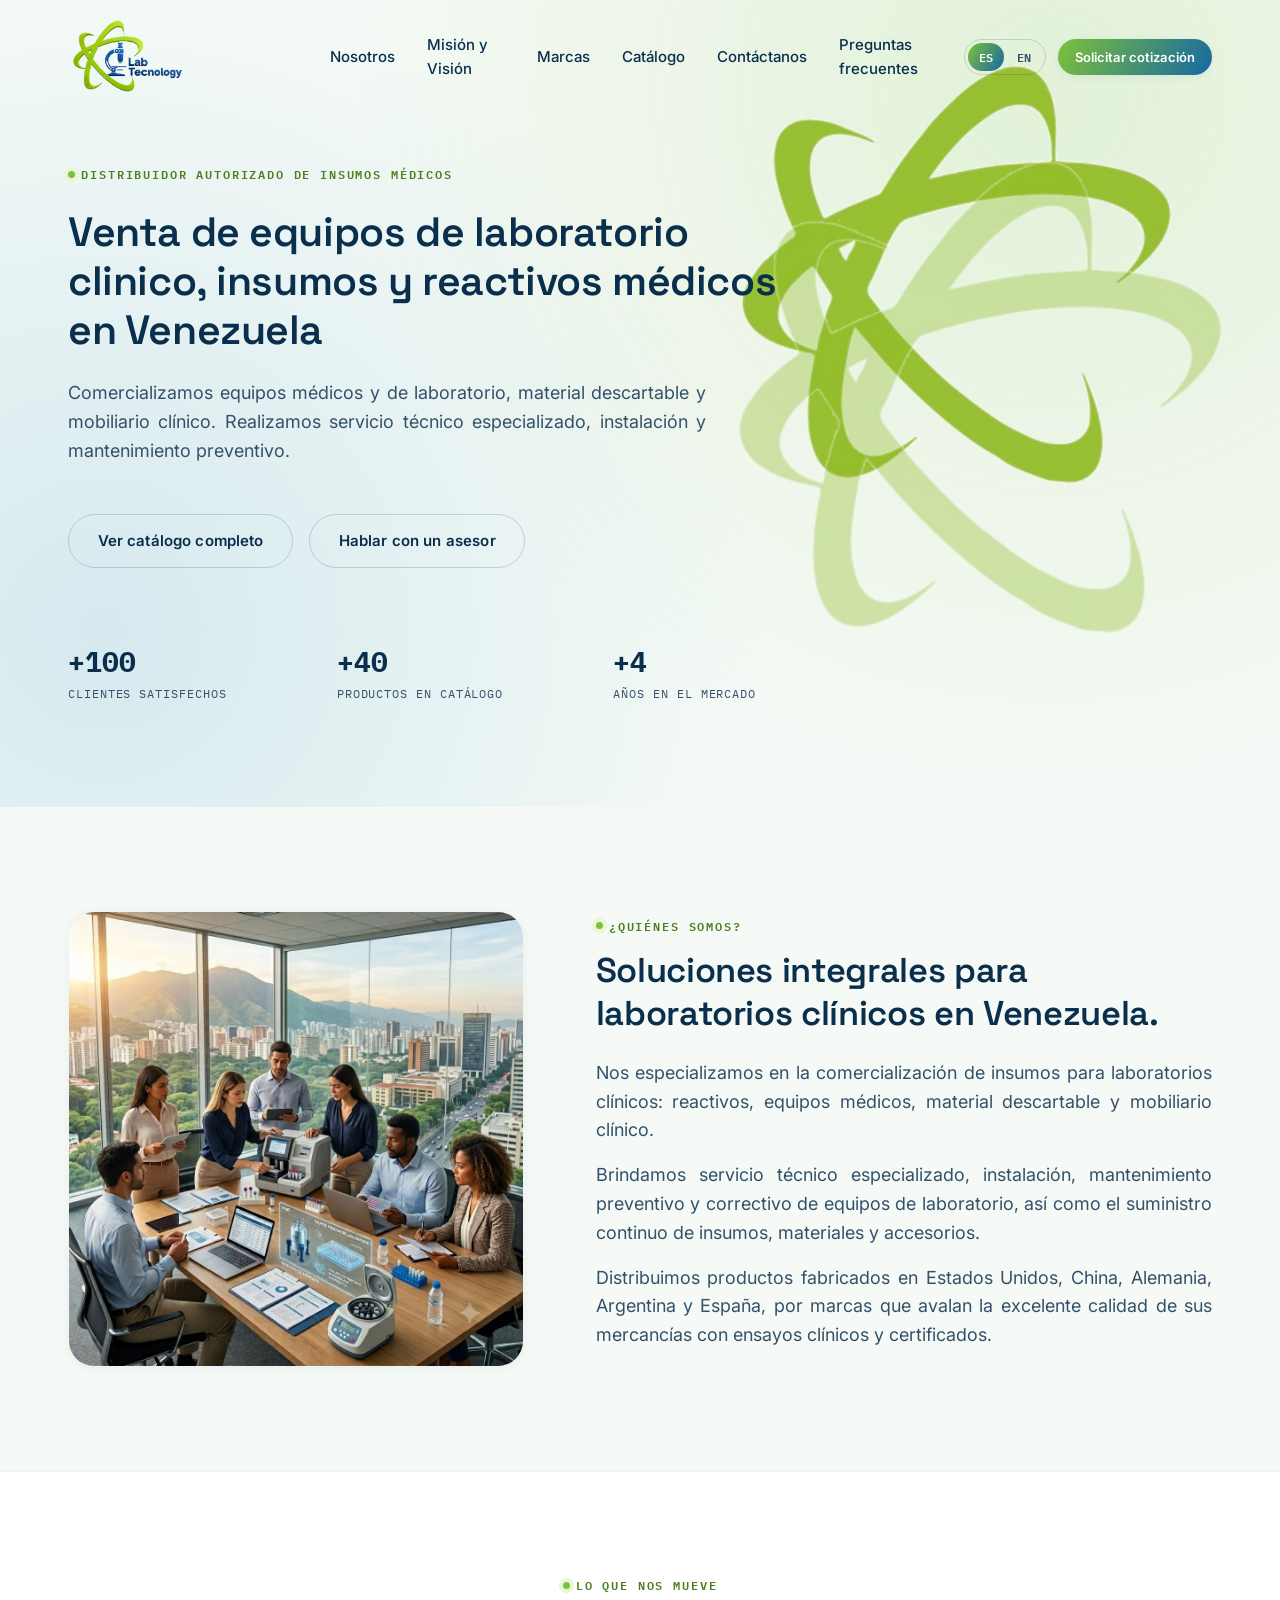
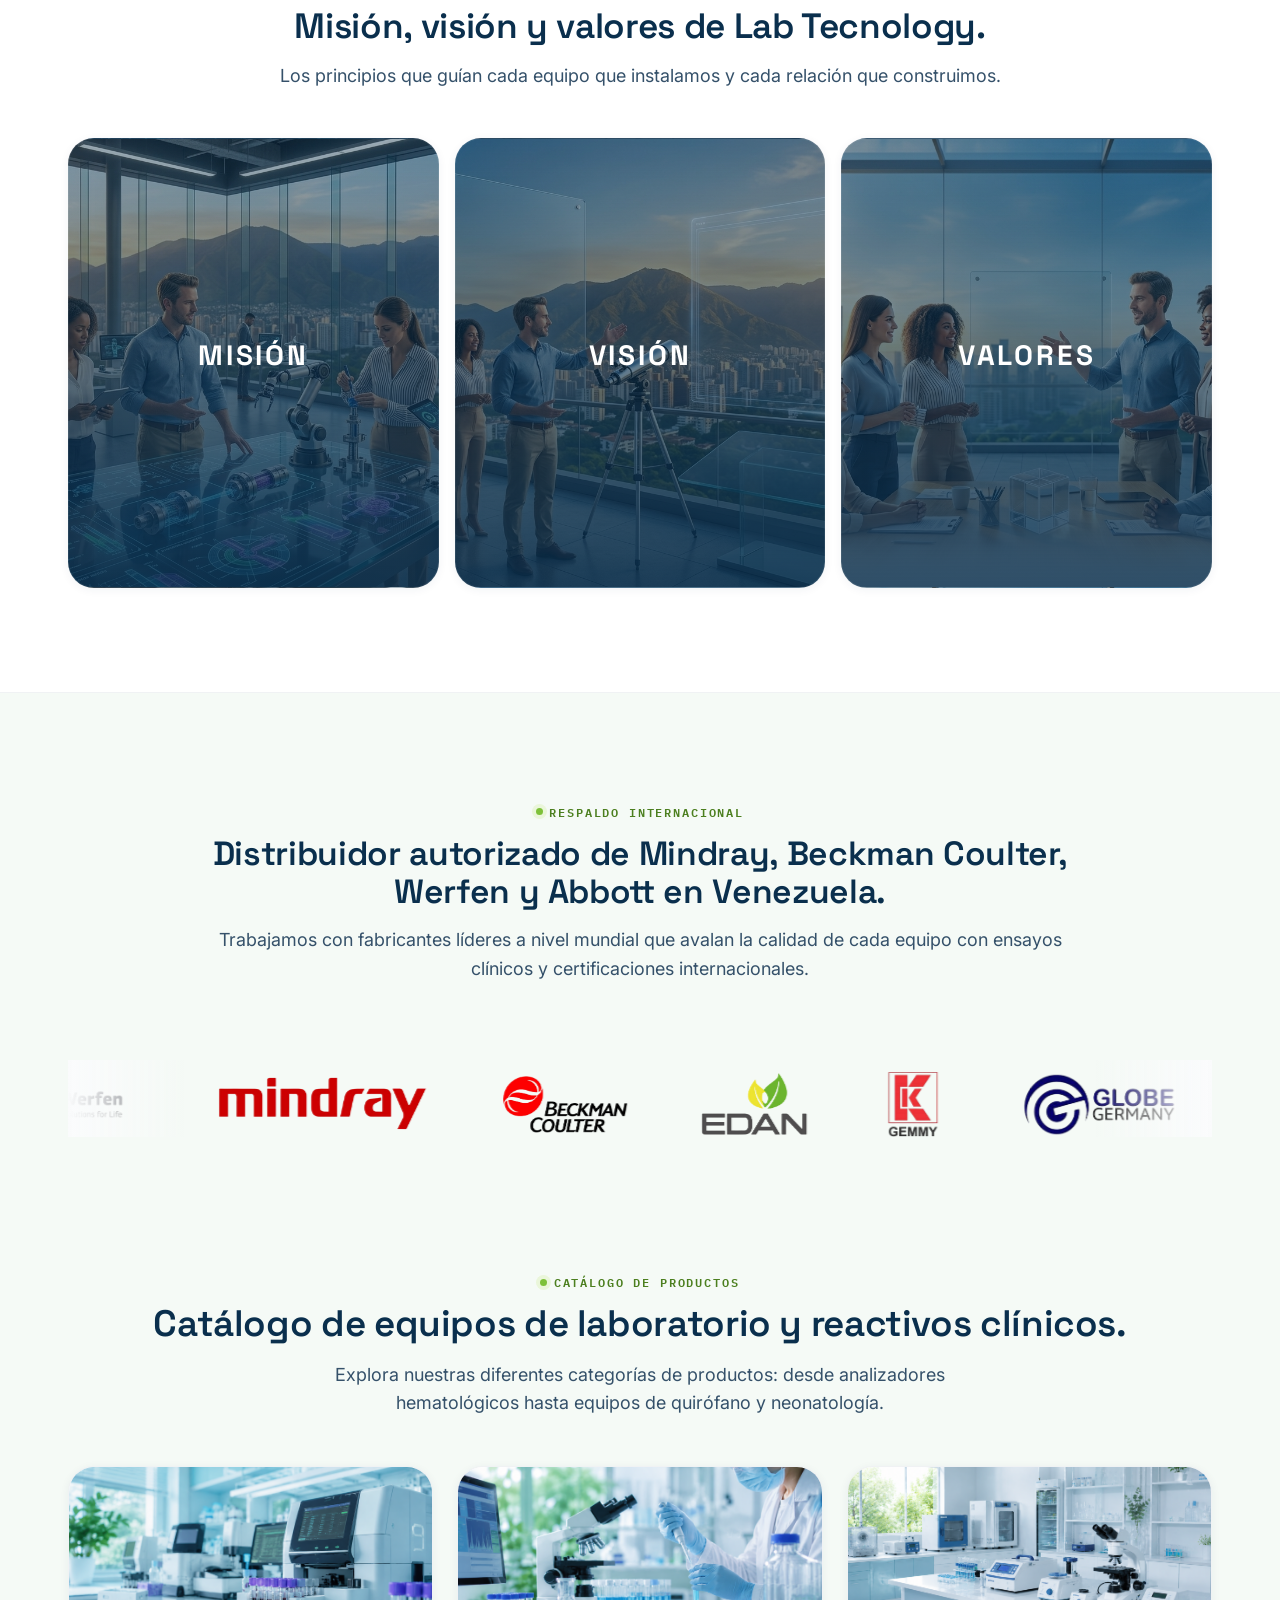
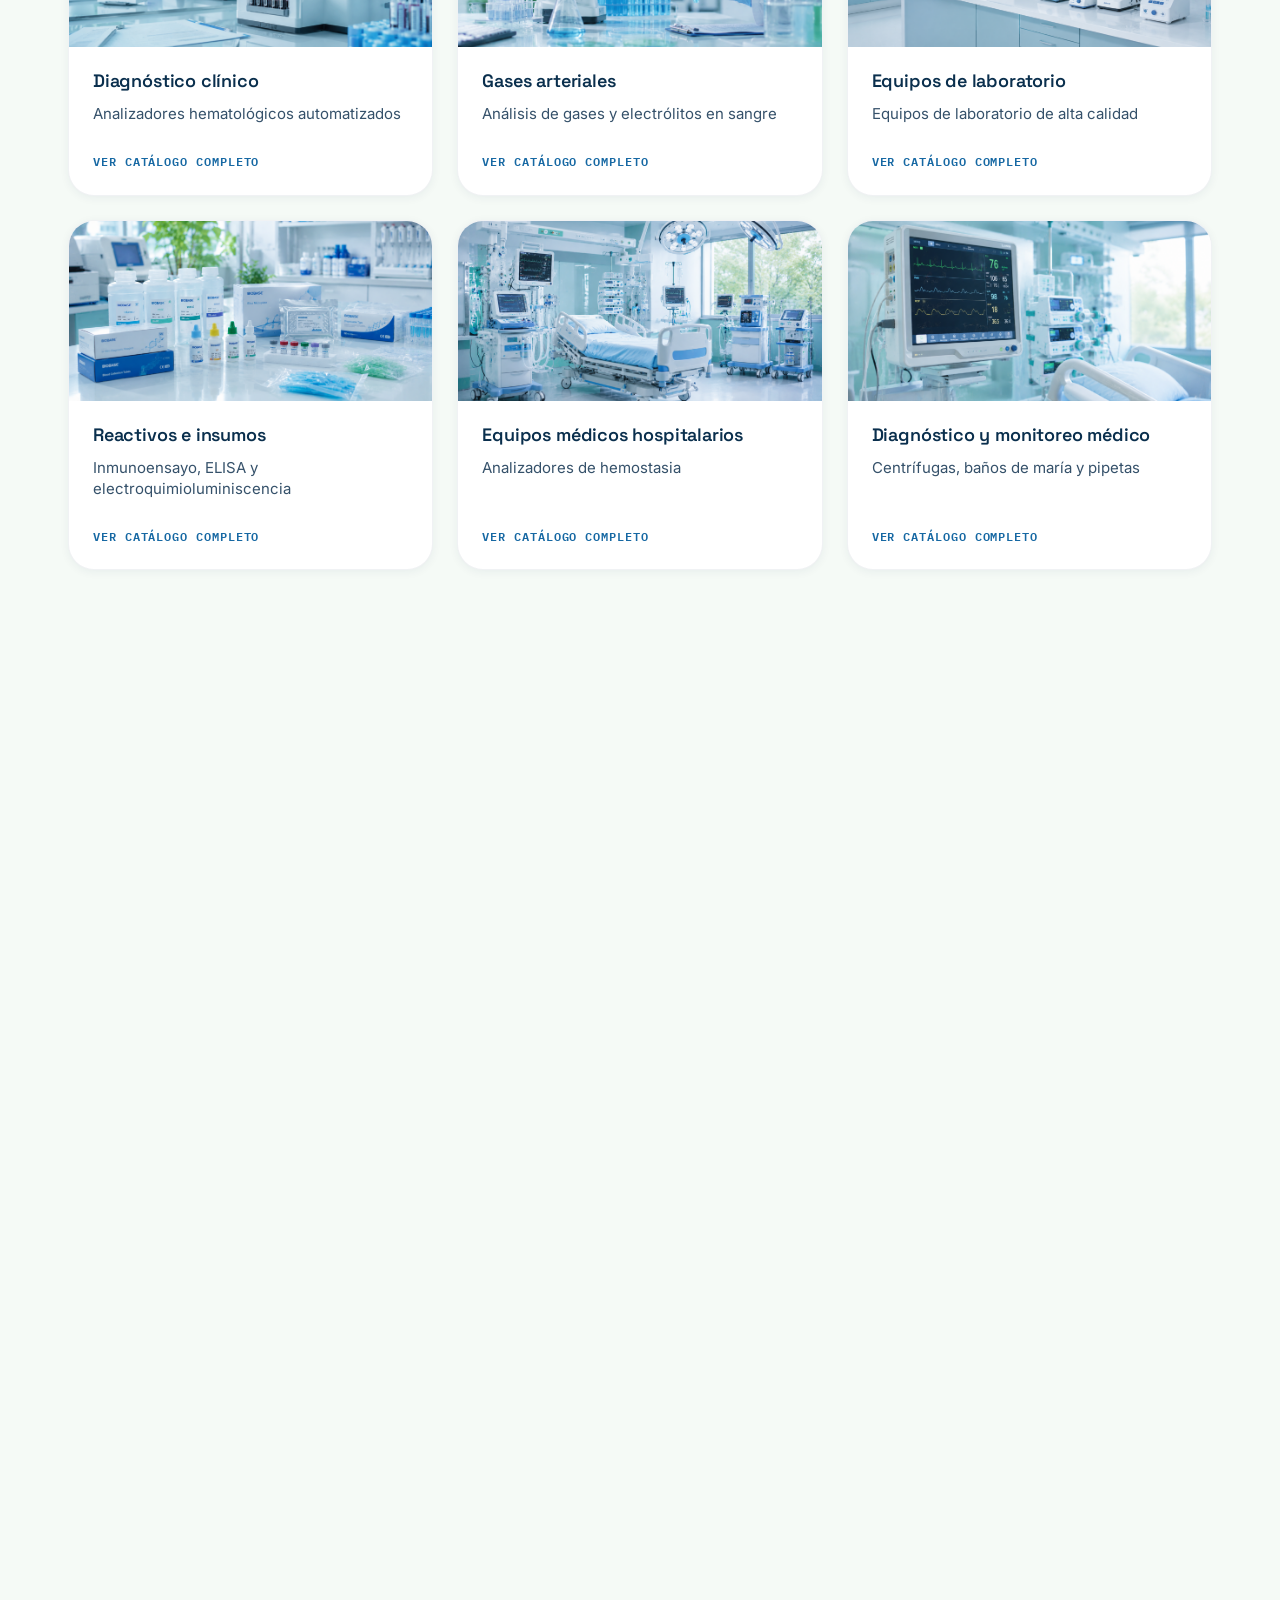
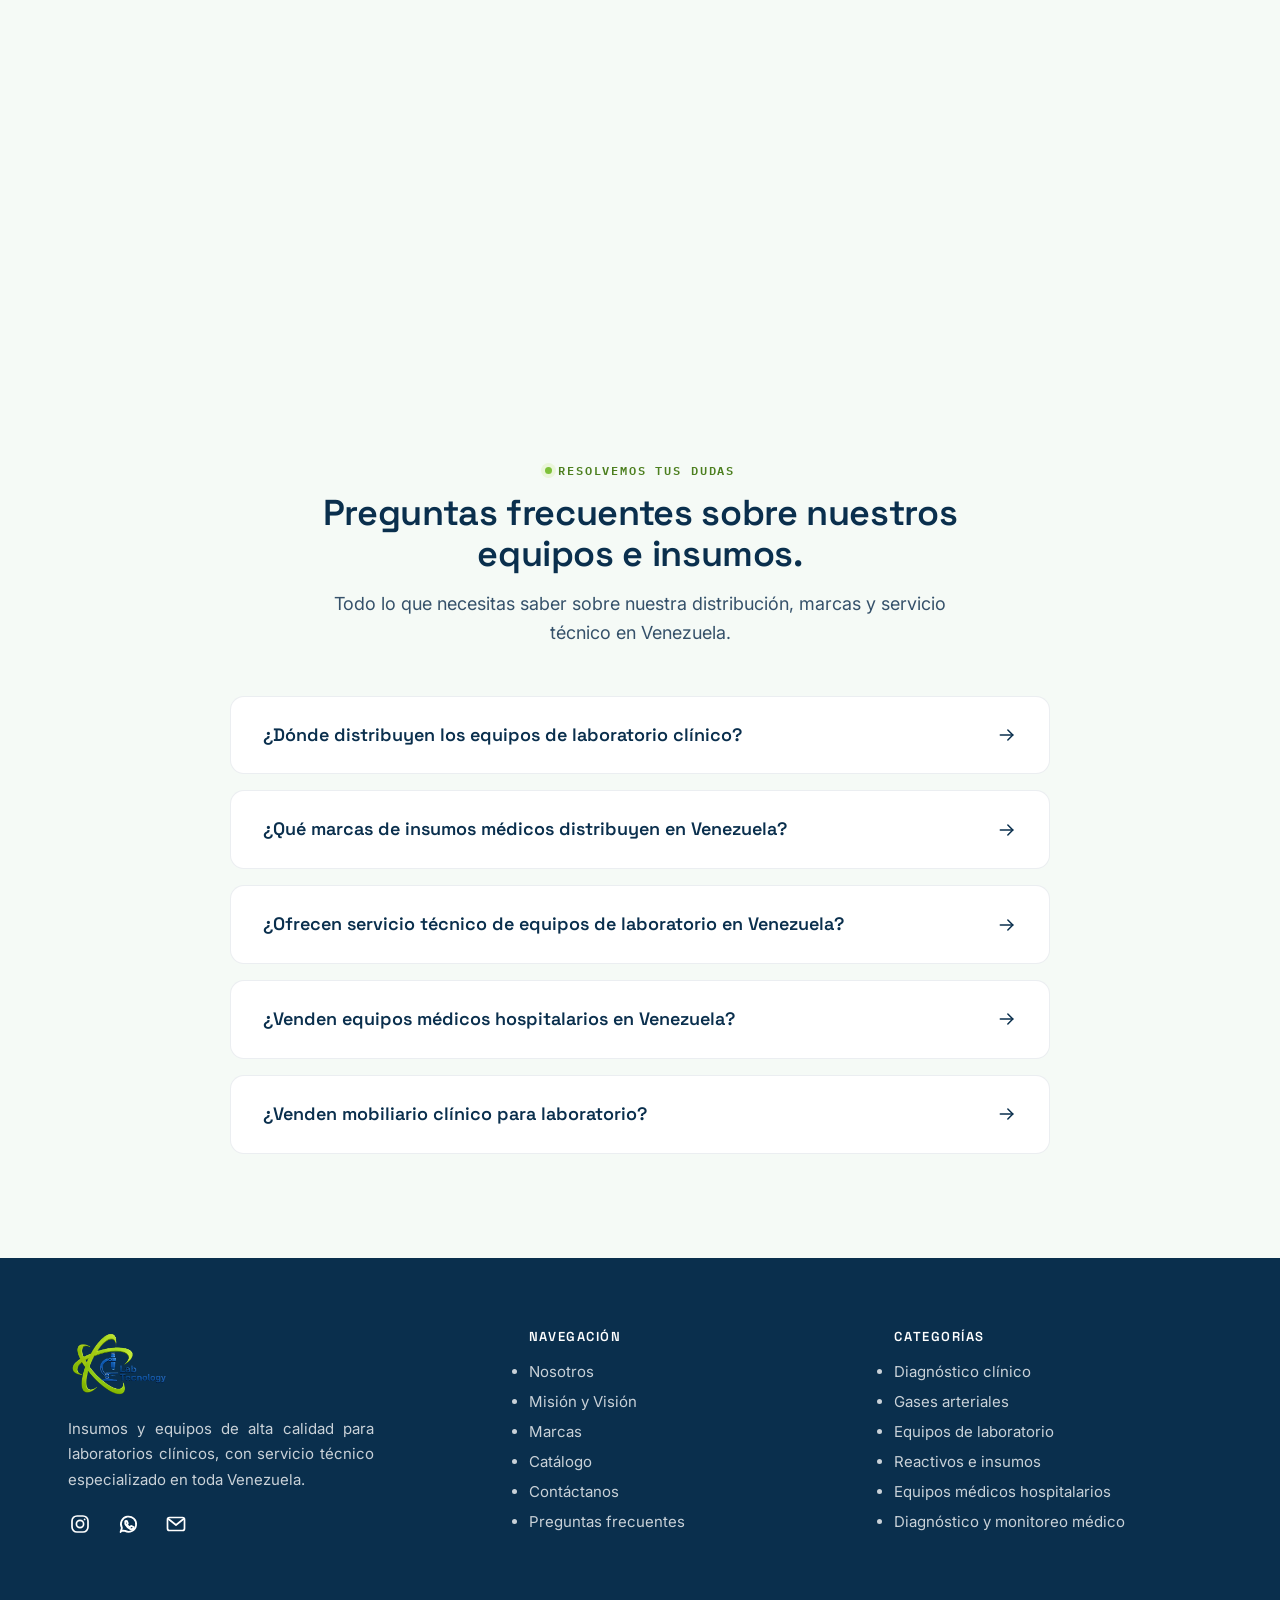
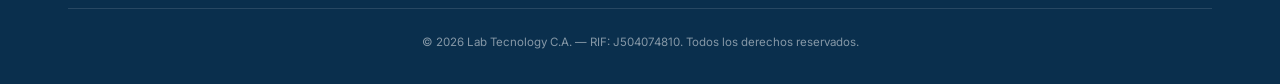
==== commit 68b8db10: "Agregar seccion FAQ con acordeon interactivo y actualizar navegacion" ====
--- a/index.html
+++ b/index.html
@@ -139,6 +139,7 @@
         <li><a href="#marcas" data-i18n="nav.brands">Marcas</a></li>
         <li><a href="catalogo.html" data-i18n="nav.catalog">Catálogo</a></li>
         <li><a href="#contacto" data-i18n="nav.contact">Contáctanos</a></li>
+        <li><a href="#faq" data-i18n="nav.faq">Preguntas frecuentes</a></li>
       </ul>
       <div class="nav__actions">
         <div class="lang-switch" role="group" aria-label="Language switch">
@@ -453,6 +454,75 @@
       </div>
     </div>
   </section>
+
+<!-- Preguntas Frecuentes (FAQ) -->
+<section class="section section--paper" id="faq">
+  <div class="container">
+    <div class="section-head center">
+      <span class="eyebrow" data-i18n="faq.eyebrow">Resolvemos tus dudas</span>
+      <h2 data-i18n="faq.title">Preguntas frecuentes sobre nuestros equipos e insumos.</h2>
+      <p data-i18n="faq.subtitle">Todo lo que necesitas saber sobre nuestra distribución, marcas y servicio técnico en Venezuela.</p>
+    </div>
+
+    <div class="faq-accordion" data-reveal>
+      <!-- FAQ 1 -->
+      <details class="faq-item" name="faq-group">
+        <summary class="faq-item__question">
+          <span data-i18n="faq.q1">¿Dónde distribuyen los equipos de laboratorio clínico?</span>
+          <svg class="faq-item__icon"><use href="#icon-arrow-right"></use></svg>
+        </summary>
+        <div class="faq-item__answer">
+          <p data-i18n="faq.a1">Lab Tecnology C.A. suministra equipos de laboratorio clínico en Caracas y en toda Venezuela, con entrega, instalación y servicio técnico incluido.</p>
+        </div>
+      </details>
+
+      <!-- FAQ 2 -->
+      <details class="faq-item" name="faq-group">
+        <summary class="faq-item__question">
+          <span data-i18n="faq.q2">¿Qué marcas de insumos médicos distribuyen en Venezuela?</span>
+          <svg class="faq-item__icon"><use href="#icon-arrow-right"></use></svg>
+        </summary>
+        <div class="faq-item__answer">
+          <p data-i18n="faq.a2">Somos distribuidor de marcas como Mindray, Beckman Coulter, Werfen, Abbott y Biobase, todas respaldadas por ensayos clínicos y certificaciones internacionales de calidad, disponibles a través de Lab Tecnology C.A. en Venezuela.</p>
+        </div>
+      </details>
+
+      <!-- FAQ 3 -->
+      <details class="faq-item" name="faq-group">
+        <summary class="faq-item__question">
+          <span data-i18n="faq.q3">¿Ofrecen servicio técnico de equipos de laboratorio en Venezuela?</span>
+          <svg class="faq-item__icon"><use href="#icon-arrow-right"></use></svg>
+        </summary>
+        <div class="faq-item__answer">
+          <p data-i18n="faq.a3">Ofrecemos servicio técnico de equipos de laboratorio en Venezuela, incluyendo instalación, mantenimiento preventivo y correctivo para todas las marcas que comercializamos.</p>
+        </div>
+      </details>
+
+      <!-- FAQ 4 -->
+      <details class="faq-item" name="faq-group">
+        <summary class="faq-item__question">
+          <span data-i18n="faq.q4">¿Venden equipos médicos hospitalarios en Venezuela?</span>
+          <svg class="faq-item__icon"><use href="#icon-arrow-right"></use></svg>
+        </summary>
+        <div class="faq-item__answer">
+          <p data-i18n="faq.a4">Lab Tecnology C.A. comercializa equipos médicos hospitalarios en Venezuela, incluyendo analizadores de hemostasia y equipos de diagnóstico y monitoreo para clínicas y hospitales.</p>
+        </div>
+      </details>
+
+      <!-- FAQ 5 -->
+      <details class="faq-item" name="faq-group">
+        <summary class="faq-item__question">
+          <span data-i18n="faq.q5">¿Venden mobiliario clínico para laboratorio?</span>
+          <svg class="faq-item__icon"><use href="#icon-arrow-right"></use></svg>
+        </summary>
+        <div class="faq-item__answer">
+          <p data-i18n="faq.a5">Ofrecemos mobiliario clínico para laboratorio de alta calidad, diseñado para equipar de forma completa e integral las instalaciones de tu institución de salud.</p>
+        </div>
+      </details>
+    </div>
+  </div>
+</section>
+
 </main>
 
 <!-- Footer -->
@@ -476,6 +546,7 @@
           <li><a href="index.html#marcas" data-i18n="nav.brands">Marcas</a></li>
           <li><a href="catalogo.html" data-i18n="nav.catalog">Catálogo</a></li>
           <li><a href="index.html#contacto" data-i18n="nav.contact">Contáctanos</a></li>
+          <li><a href="index.html#faq" data-i18n="nav.faq">Preguntas frecuentes</a></li>
         </ul>
       </div>
       <div class="footer-col">
--- a/css/home.css
+++ b/css/home.css
@@ -794,4 +794,90 @@
 .form-note { 
   font-size: var(--fs-xs); 
   color: var(--c-ink-soft); 
+}
+
+/* ==========================================================================
+   FAQ Section Accordion — Lab Tecnology C.A.
+   ========================================================================== */
+
+.faq-accordion {
+  max-width: 820px;
+  margin-inline: auto;
+  margin-top: var(--sp-7);
+  display: flex;
+  flex-direction: column;
+  gap: var(--sp-4);
+}
+
+.faq-item {
+  background: var(--c-white, #ffffff);
+  border: 1px solid rgba(10, 47, 77, 0.08);
+  border-radius: var(--radius-md);
+  overflow: hidden;
+  transition: border-color var(--dur-med) var(--ease-out), box-shadow var(--dur-med) var(--ease-out);
+}
+
+.faq-item:hover {
+  border-color: rgba(126, 193, 58, 0.4); /* Resaltado verde al hacer hover */
+}
+
+.faq-item[open] {
+  border-color: var(--c-blue-900, #0a2f4d);
+  box-shadow: var(--shadow-sm);
+}
+
+.faq-item__question {
+  padding: var(--sp-5) var(--sp-6);
+  font-family: var(--font-heading, "Space Grotesk", sans-serif);
+  font-weight: 600;
+  font-size: var(--fs-md);
+  color: var(--c-blue-900, #0a2f4d);
+  cursor: pointer;
+  display: flex;
+  align-items: center;
+  justify-content: space-between;
+  gap: var(--sp-4);
+  list-style: none; /* Elimina la flecha nativa de details */
+  user-select: none;
+}
+
+.faq-item__question::-webkit-details-marker {
+  display: none;
+}
+
+.faq-item__icon {
+  width: 20px;
+  height: 20px;
+  flex-shrink: 0;
+  stroke: var(--c-blue-900, #0a2f4d);
+  transition: transform var(--dur-med) var(--ease-out), stroke var(--dur-med) var(--ease-out);
+}
+
+.faq-item[open] .faq-item__icon {
+  transform: rotate(90deg);
+  stroke: var(--c-green-500, #7ec13a); /* Cambia a verde cuando está abierto */
+}
+
+.faq-item__answer {
+  padding: 0 var(--sp-6) var(--sp-6) var(--sp-6);
+  color: var(--c-ink-soft, #4a5568);
+  font-size: var(--fs-sm);
+  line-height: 1.6;
+  border-top: 1px solid transparent;
+}
+
+.faq-item[open] .faq-item__answer {
+  border-top-color: rgba(10, 47, 77, 0.05);
+  animation: faq-fade-in 0.3s ease-out;
+}
+
+@keyframes faq-fade-in {
+  from {
+    opacity: 0;
+    transform: translateY(-6px);
+  }
+  to {
+    opacity: 1;
+    transform: translateY(0);
+  }
 }
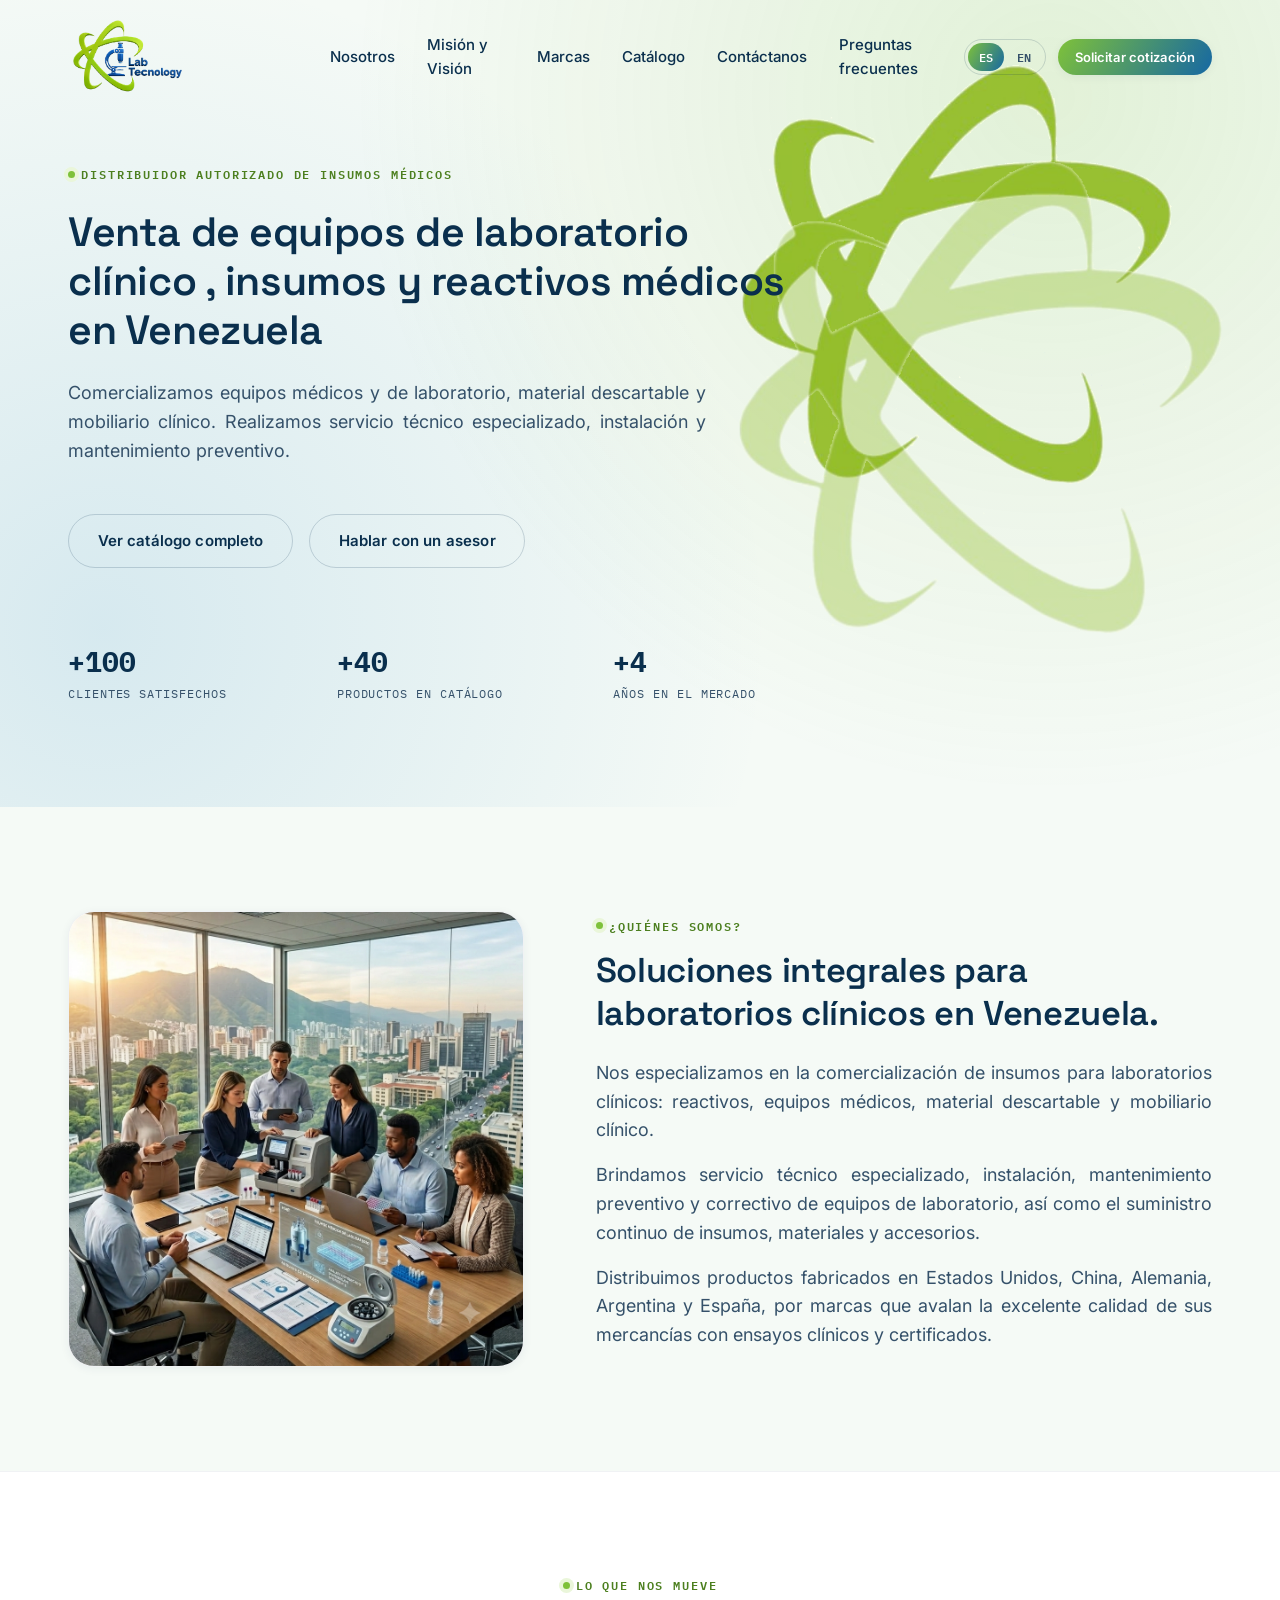
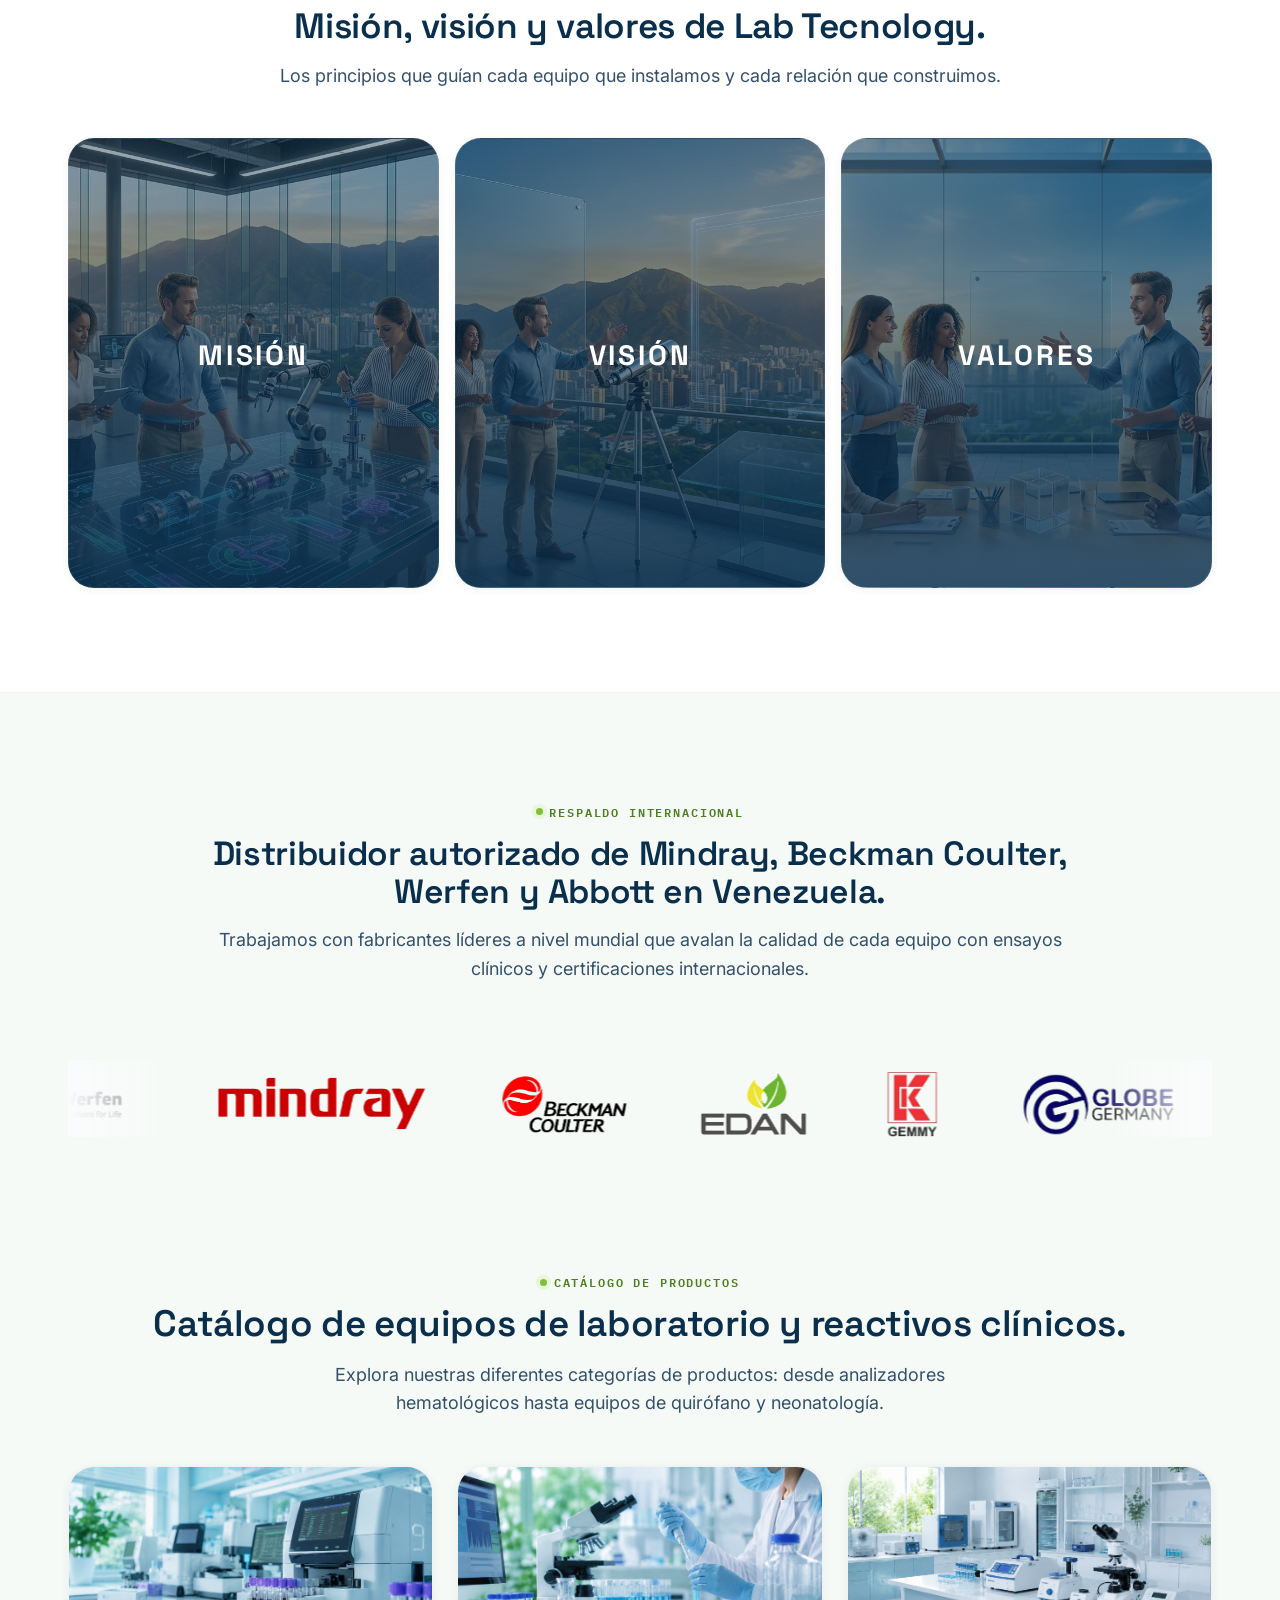
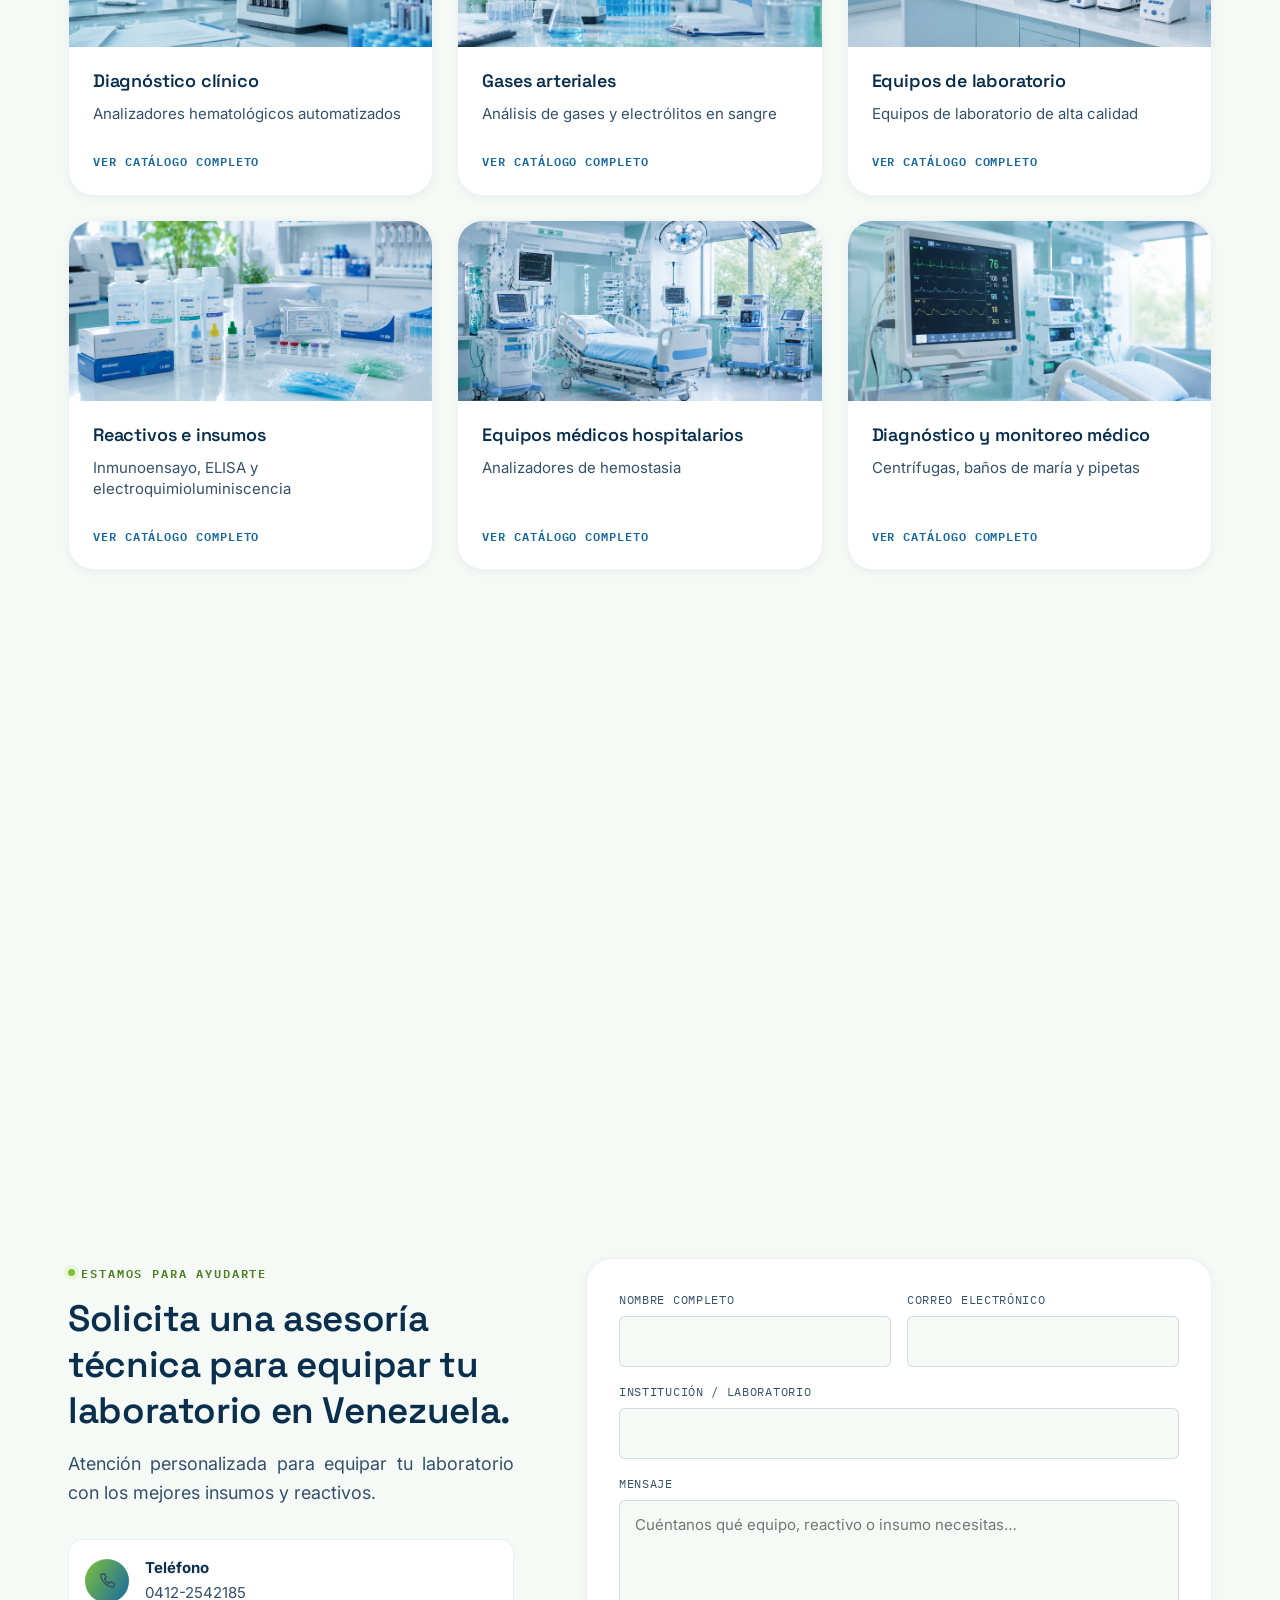
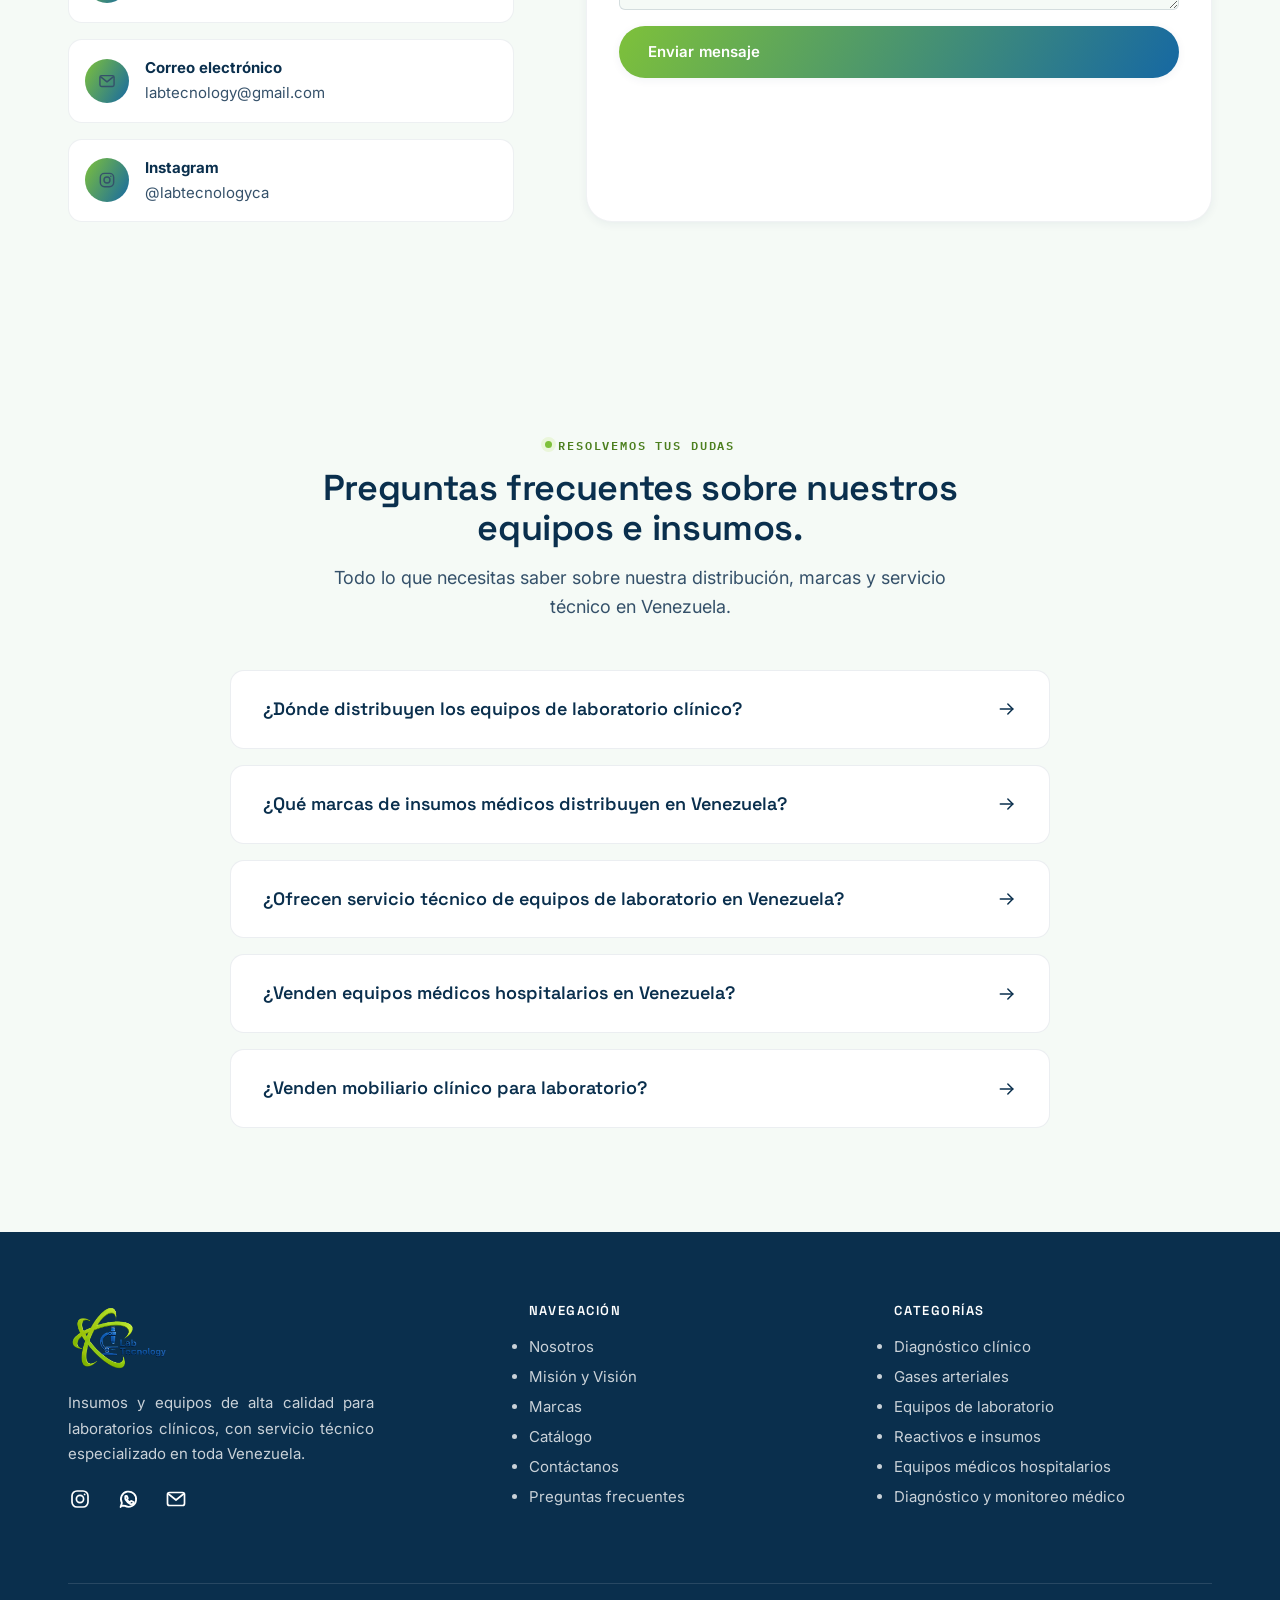
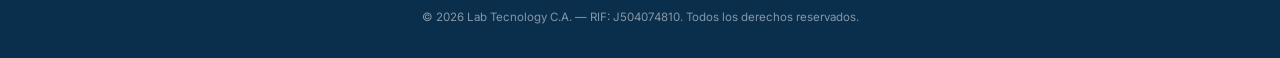
==== commit 4af5adb8: "correcion del index" ====
--- a/index.html
+++ b/index.html
@@ -402,8 +402,7 @@
               <span class="contact-item__icon"><svg><use href="#icon-phone"></use></svg></span>
               <div>
                 <strong data-i18n="contact.phone.label">Teléfono</strong>
-                <a href="https://wa.me/584143043459?text=Hola,%20quisiera%20mas%20informaci%C3%B3n%20sobre%20los%20equipos%20medicos" target="_blank" rel="noopener">0414-3043459</a><br>
-                <a href="https://wa.me/584143209151?text=Hola,%20quisiera%20mas%20informaci%C3%B3n%20sobre%20los%20equipos%20medicos" target="_blank" rel="noopener">0414-3209151</a>
+                <a href="https://wa.me/584122542185?text=Hola,%20quisiera%20mas%20informaci%C3%B3n%20sobre%20los%20equipos%20medicos" target="_blank" rel="noopener">0412-2542185</a>
               </div>
             </div>
             <div class="contact-item">
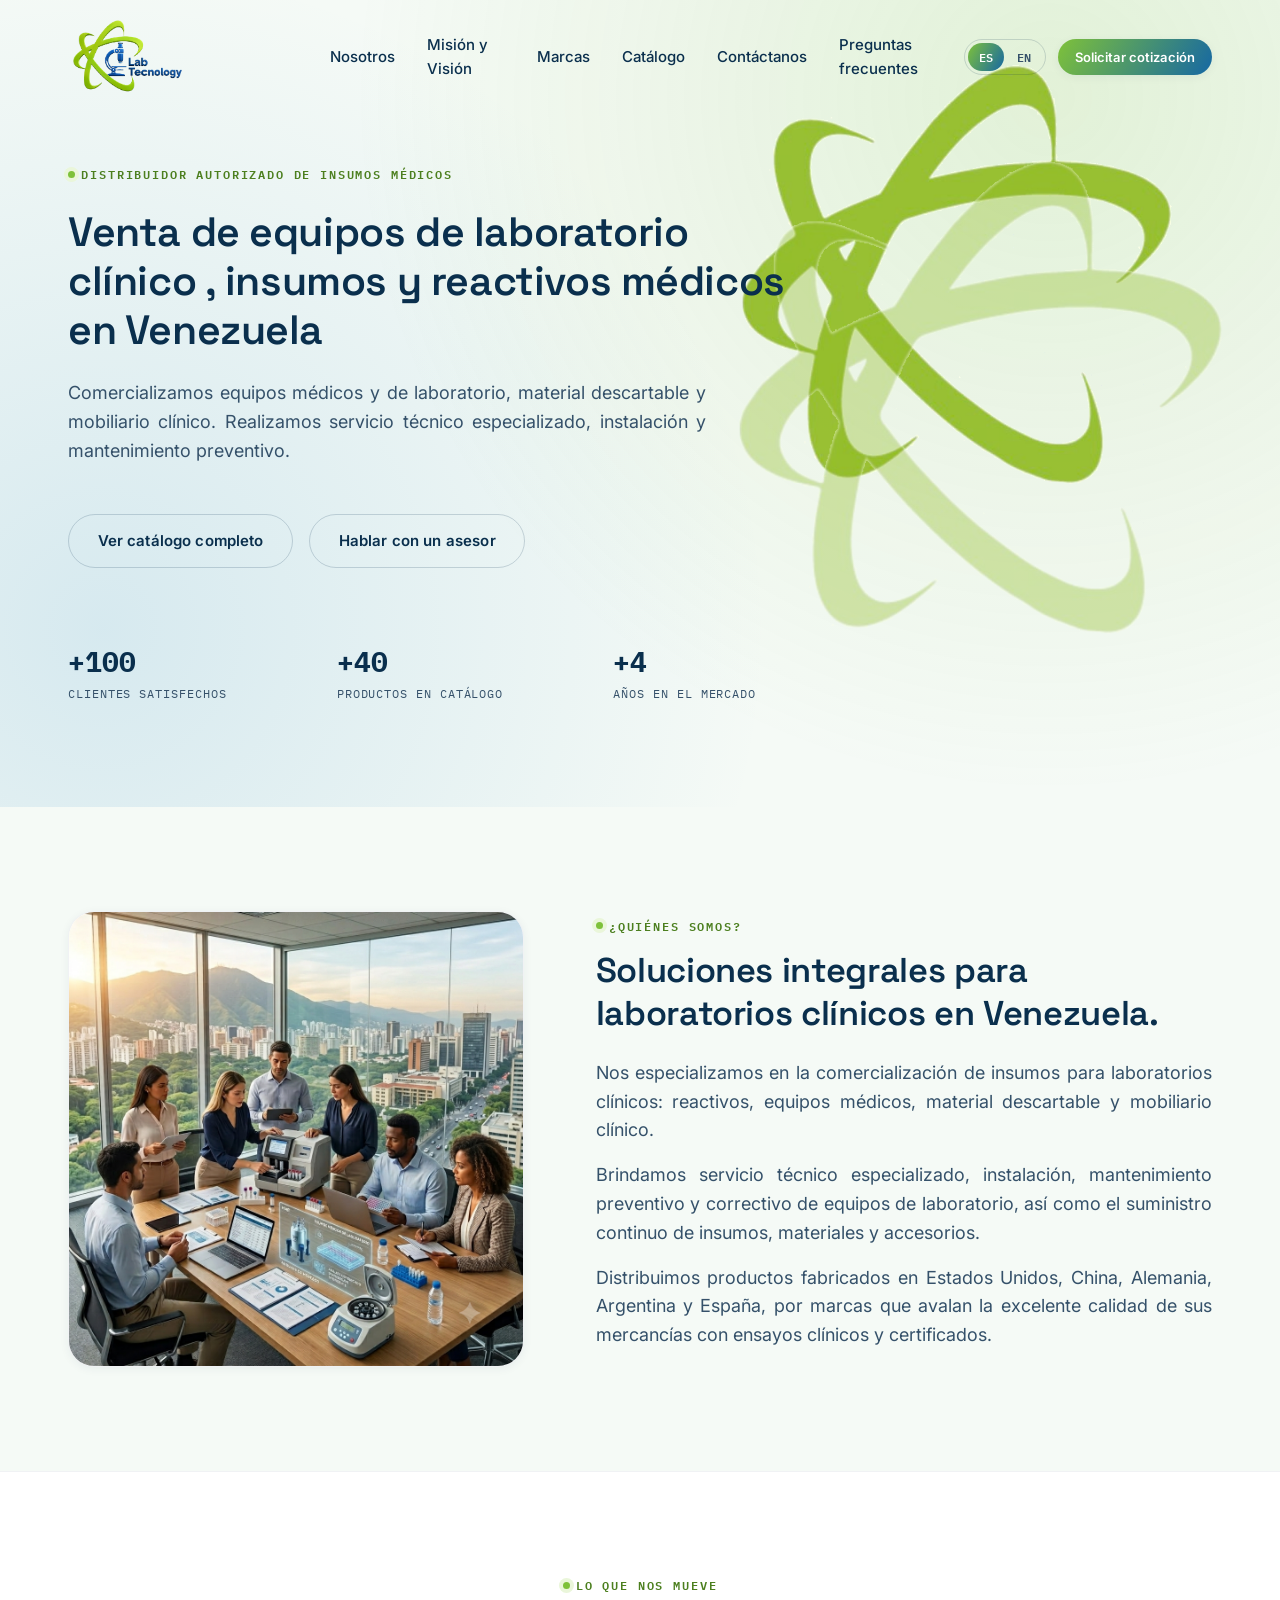
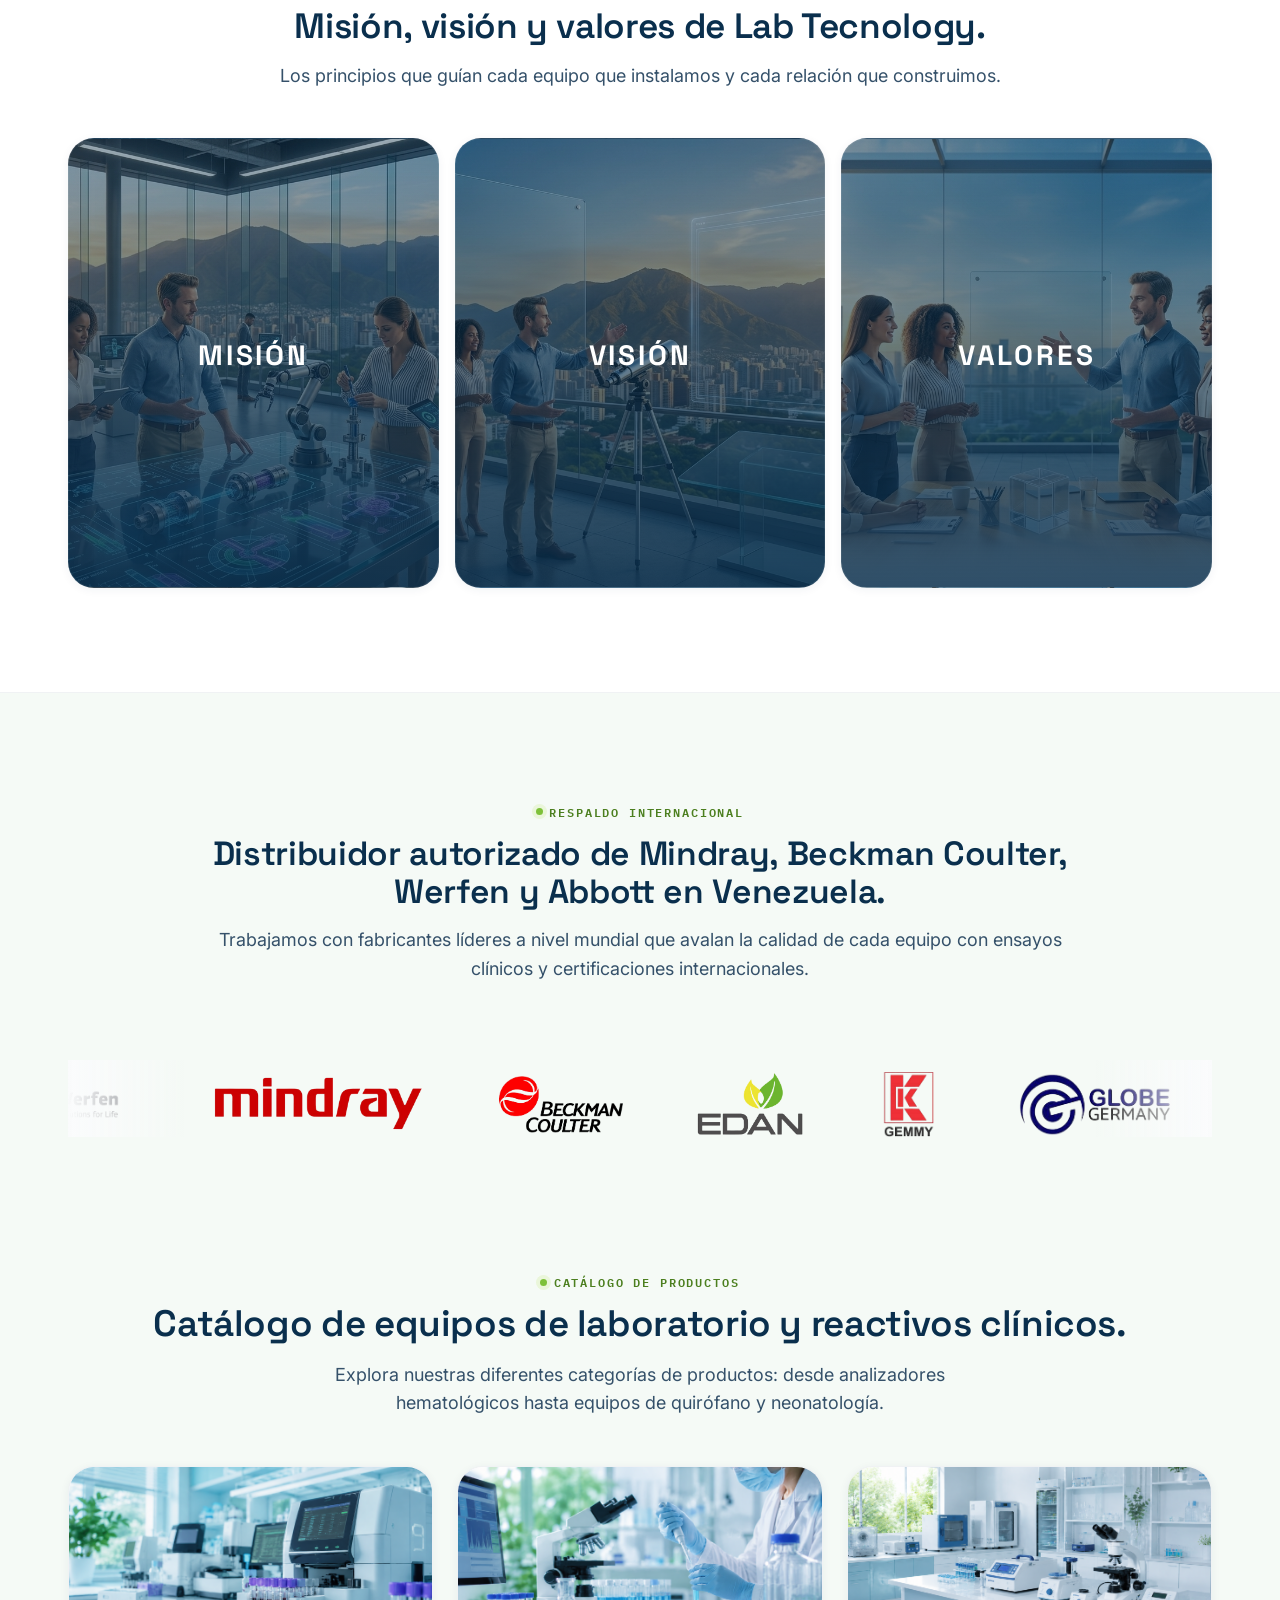
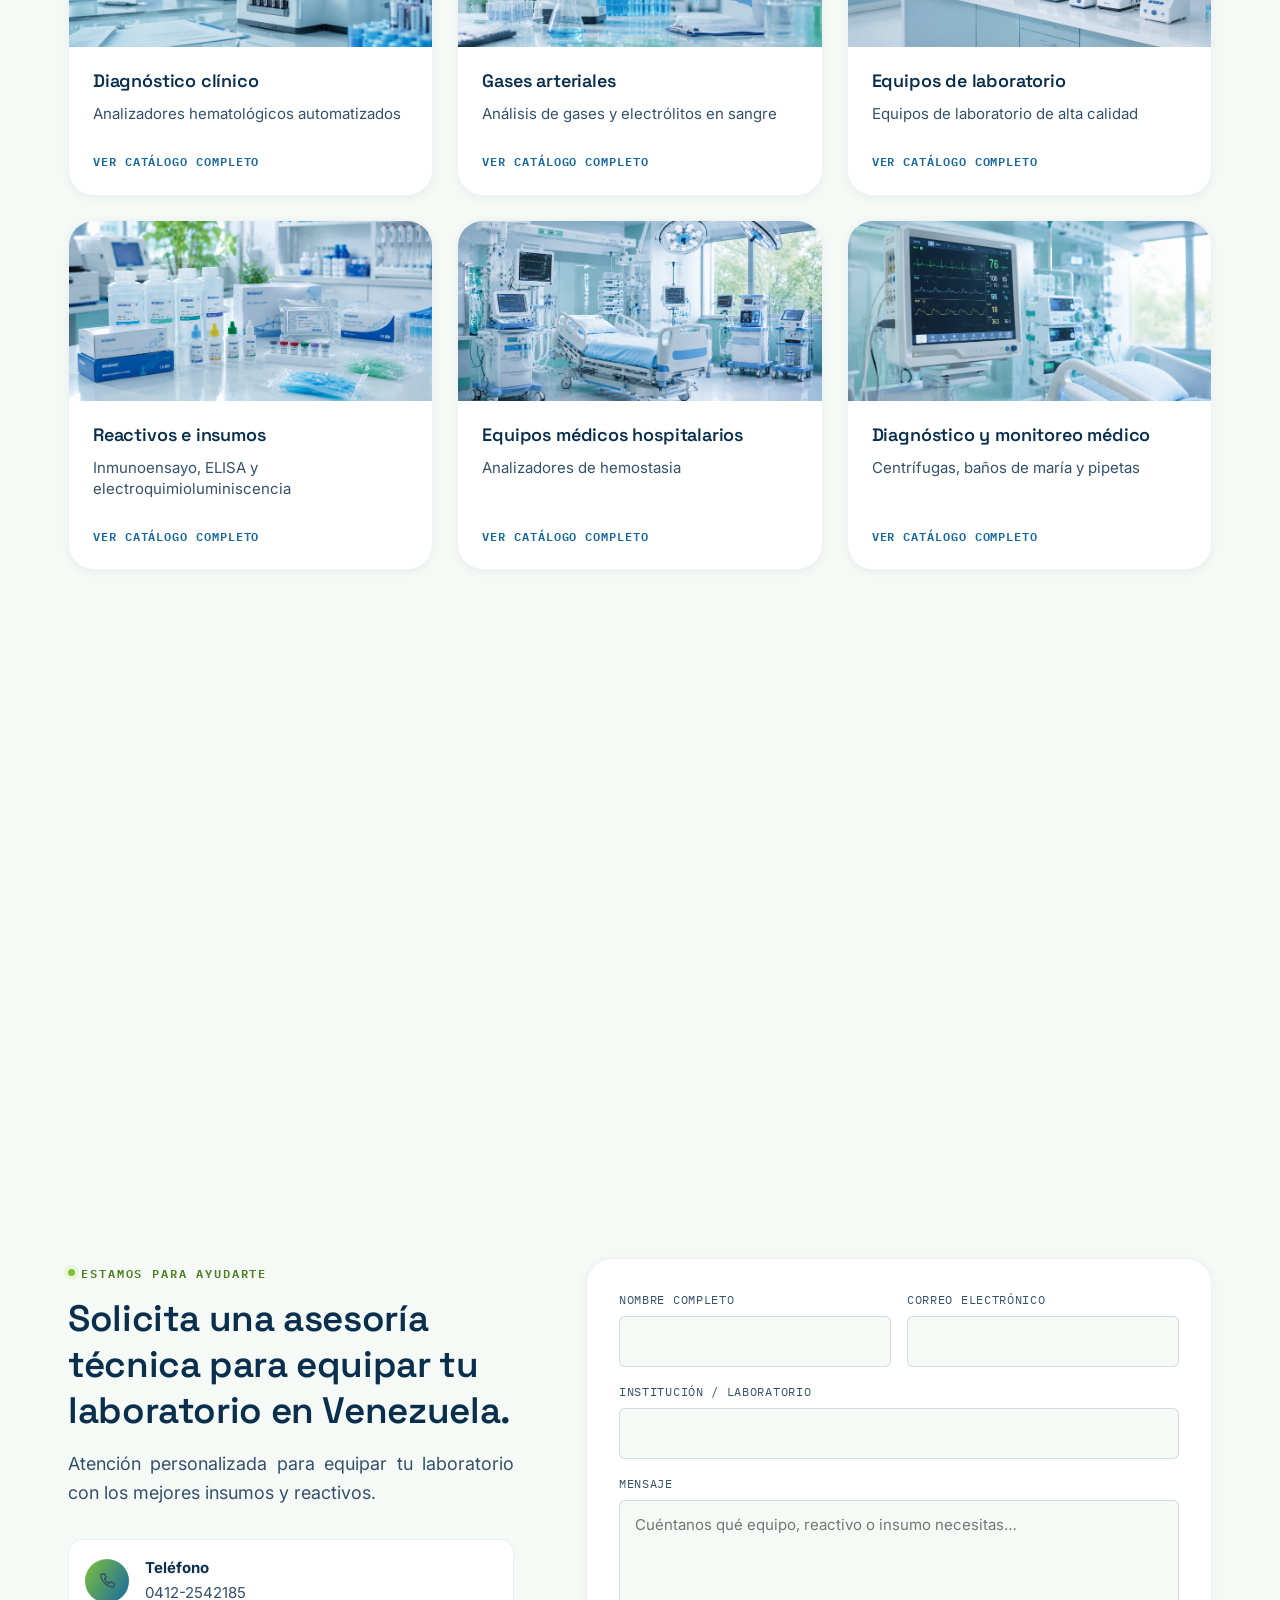
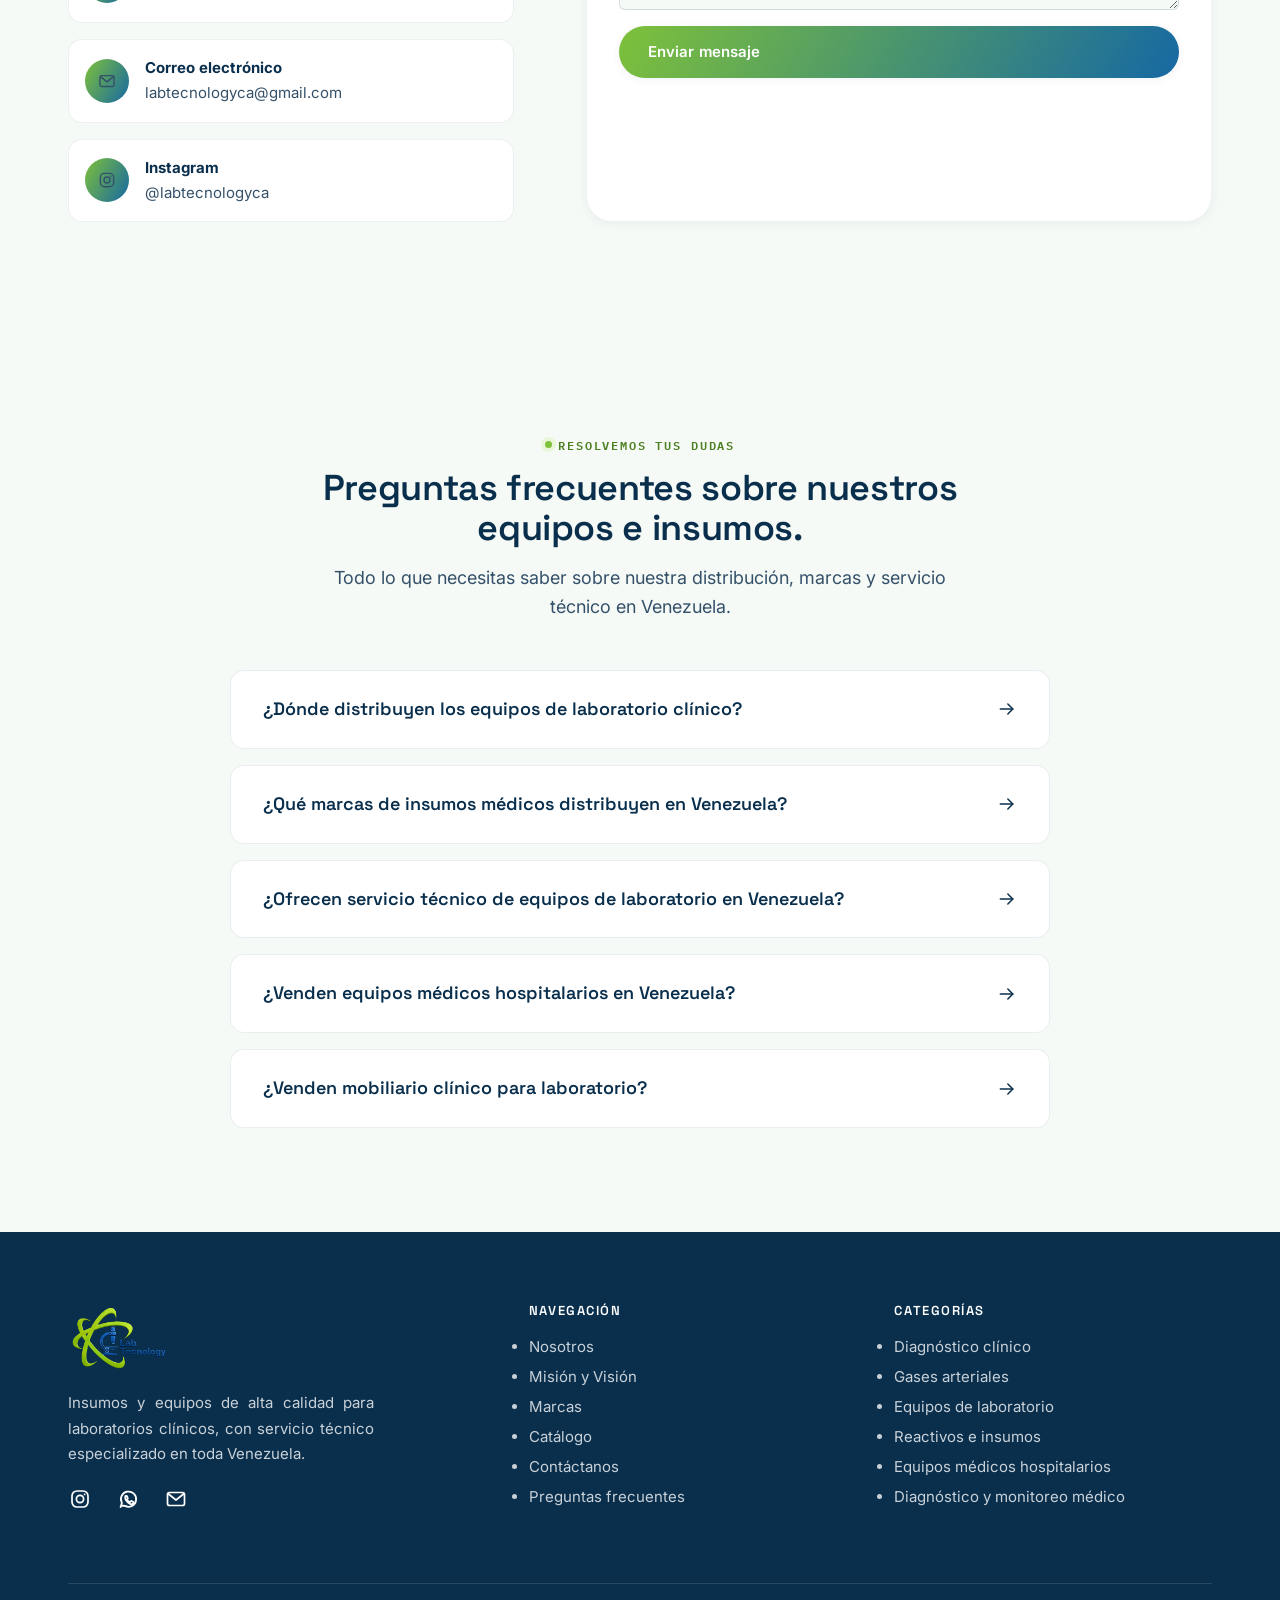
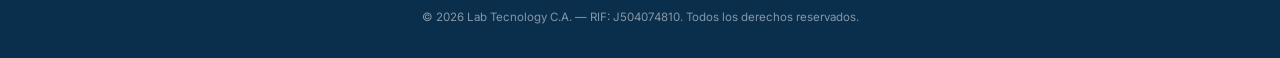
==== commit f42423f2: "cambio de correo electronico" ====
--- a/index.html
+++ b/index.html
@@ -165,7 +165,7 @@
       <div class="hero__grid">
         <div data-reveal>
           <span class="eyebrow hero__eyebrow" data-i18n="hero.eyebrow">Distribuidor autorizado de insumos médicos</span>
-          <h1 data-i18n-html="hero.title.html">Venta de equipos de laboratorio clinico, insumos <span class="accent">y reactivos médicos en Venezuela</span></h1>
+          <h1 data-i18n-html="hero.title.html">Venta de equipos de laboratorio clínico , insumos <span class="accent">y reactivos médicos en Venezuela</span></h1>
           <p class="hero__lede" data-i18n="hero.lede">Comercializamos equipos médicos y de laboratorio, material descartable y mobiliario clínico. Realizamos servicio técnico especializado, instalación y mantenimiento preventivo.</p>
           <div class="hero__actions">
             <a class="btn btn--ghost" href="catalogo.html" data-i18n="hero.cta.catalog">Ver catálogo completo</a>
@@ -266,7 +266,7 @@
     <div class="container">
       <div class="section-head center">
         <span class="eyebrow" data-i18n="brands.eyebrow">Respaldo internacional</span>
-        <h2 data-i18n="brands.title">Distribuidor autorizado de Mindray, Beckman Coulter, Werfen y Abbott en Venezuela.</h2>
+        <h2 data-i18n="brands.title">Distribuidor autorizado de Biobase y Edan en Venezuela.</h2>
         <p data-i18n="brands.subtitle">Trabajamos con fabricantes líderes a nivel mundial que avalan la calidad de cada equipo con ensayos clínicos y certificaciones internacionales.</p>
       </div>
 
@@ -409,7 +409,7 @@
               <span class="contact-item__icon"><svg><use href="#icon-mail"></use></svg></span>
               <div>
                 <strong data-i18n="contact.mail.label">Correo electrónico</strong>
-                <a href="mailto:labtecnology@gmail.com">labtecnology@gmail.com</a>
+                <a href="mailto:labtecnologyca@gmail.com">labtecnologyca@gmail.com</a>
               </div>
             </div>
             <div class="contact-item">
@@ -534,7 +534,7 @@
         <div class="social-row" style="margin-top:1.25rem">
           <a href="https://instagram.com/labtecnologyca" target="_blank" rel="noopener" aria-label="Instagram"><svg><use href="#icon-instagram"></use></svg></a>
           <a href="https://wa.me/584122542185" target="_blank" rel="noopener" aria-label="WhatsApp"><svg><use href="#icon-whatsapp"></use></svg></a>
-          <a href="mailto:labtecnology@gmail.com" aria-label="Email"><svg><use href="#icon-mail"></use></svg></a>
+          <a href="mailto:labtecnologyca@gmail.com" aria-label="Email"><svg><use href="#icon-mail"></use></svg></a>
         </div>
       </div>
       <div class="footer-col">
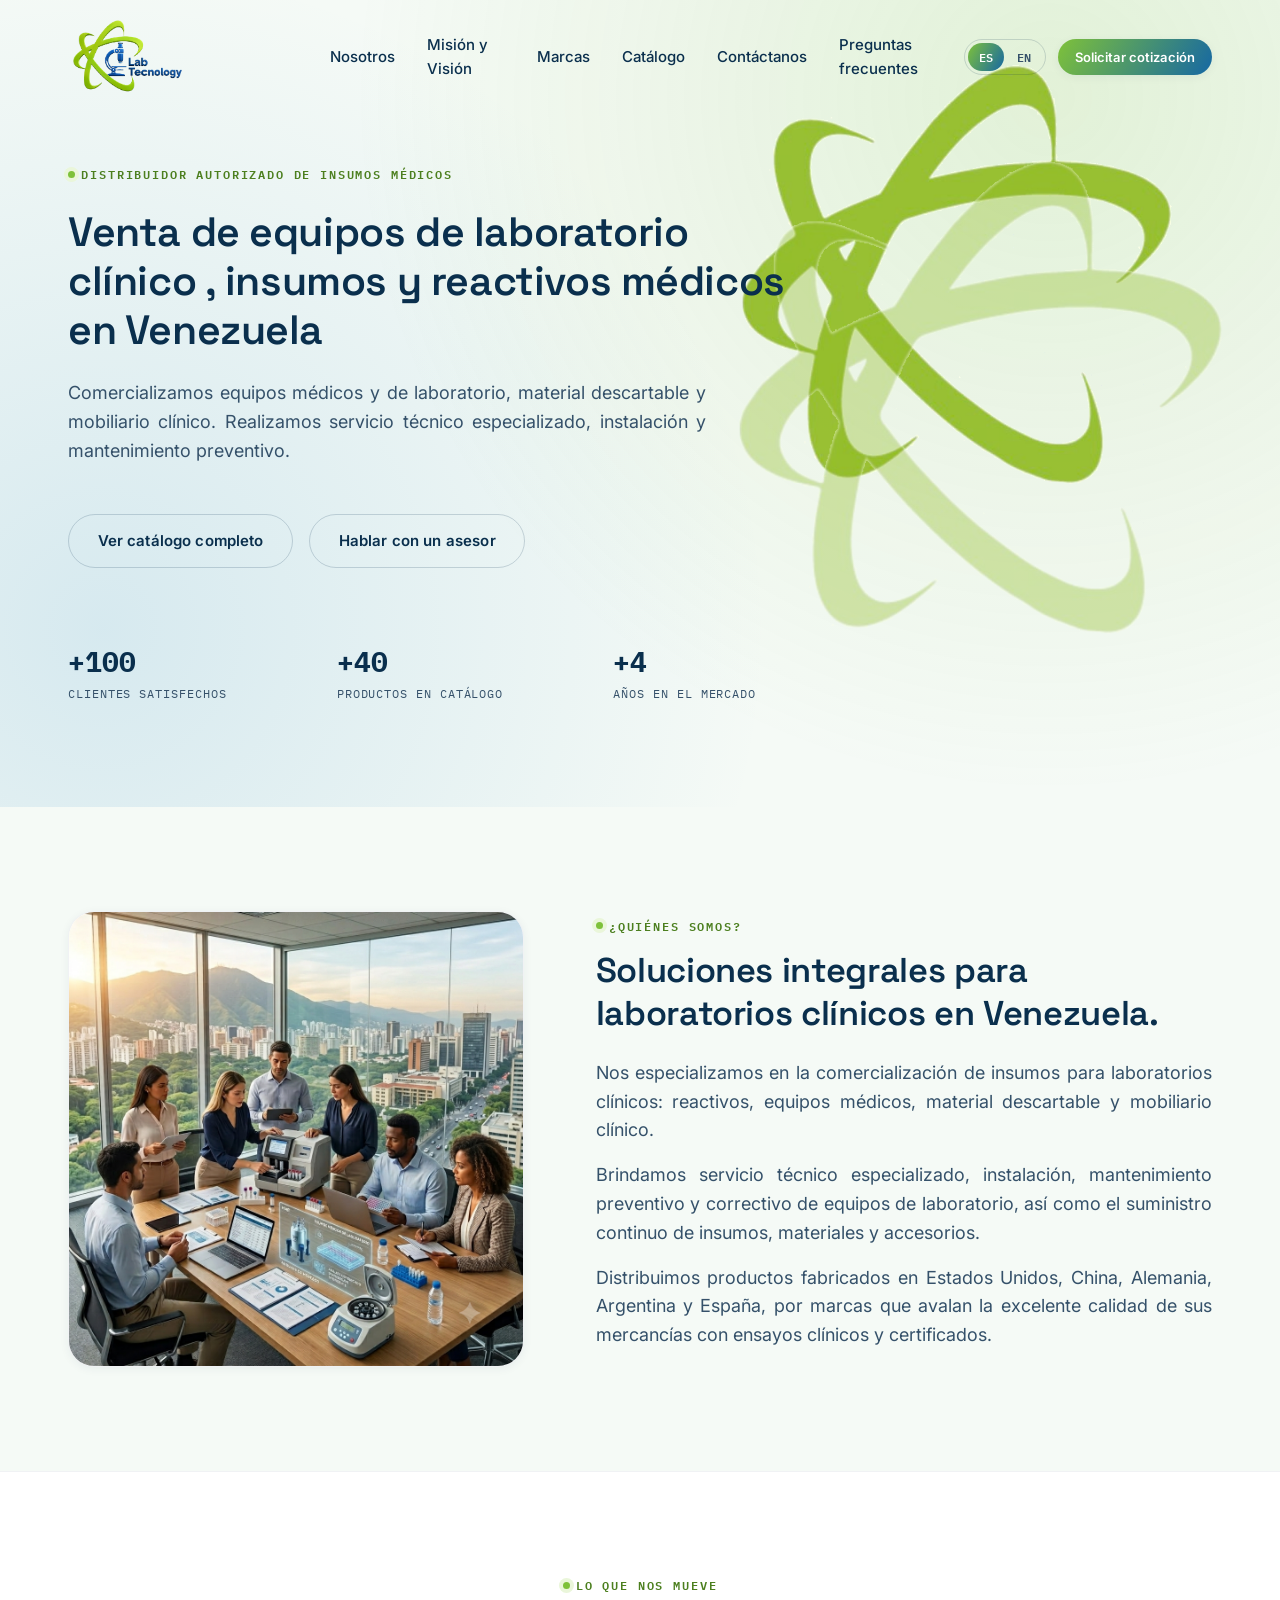
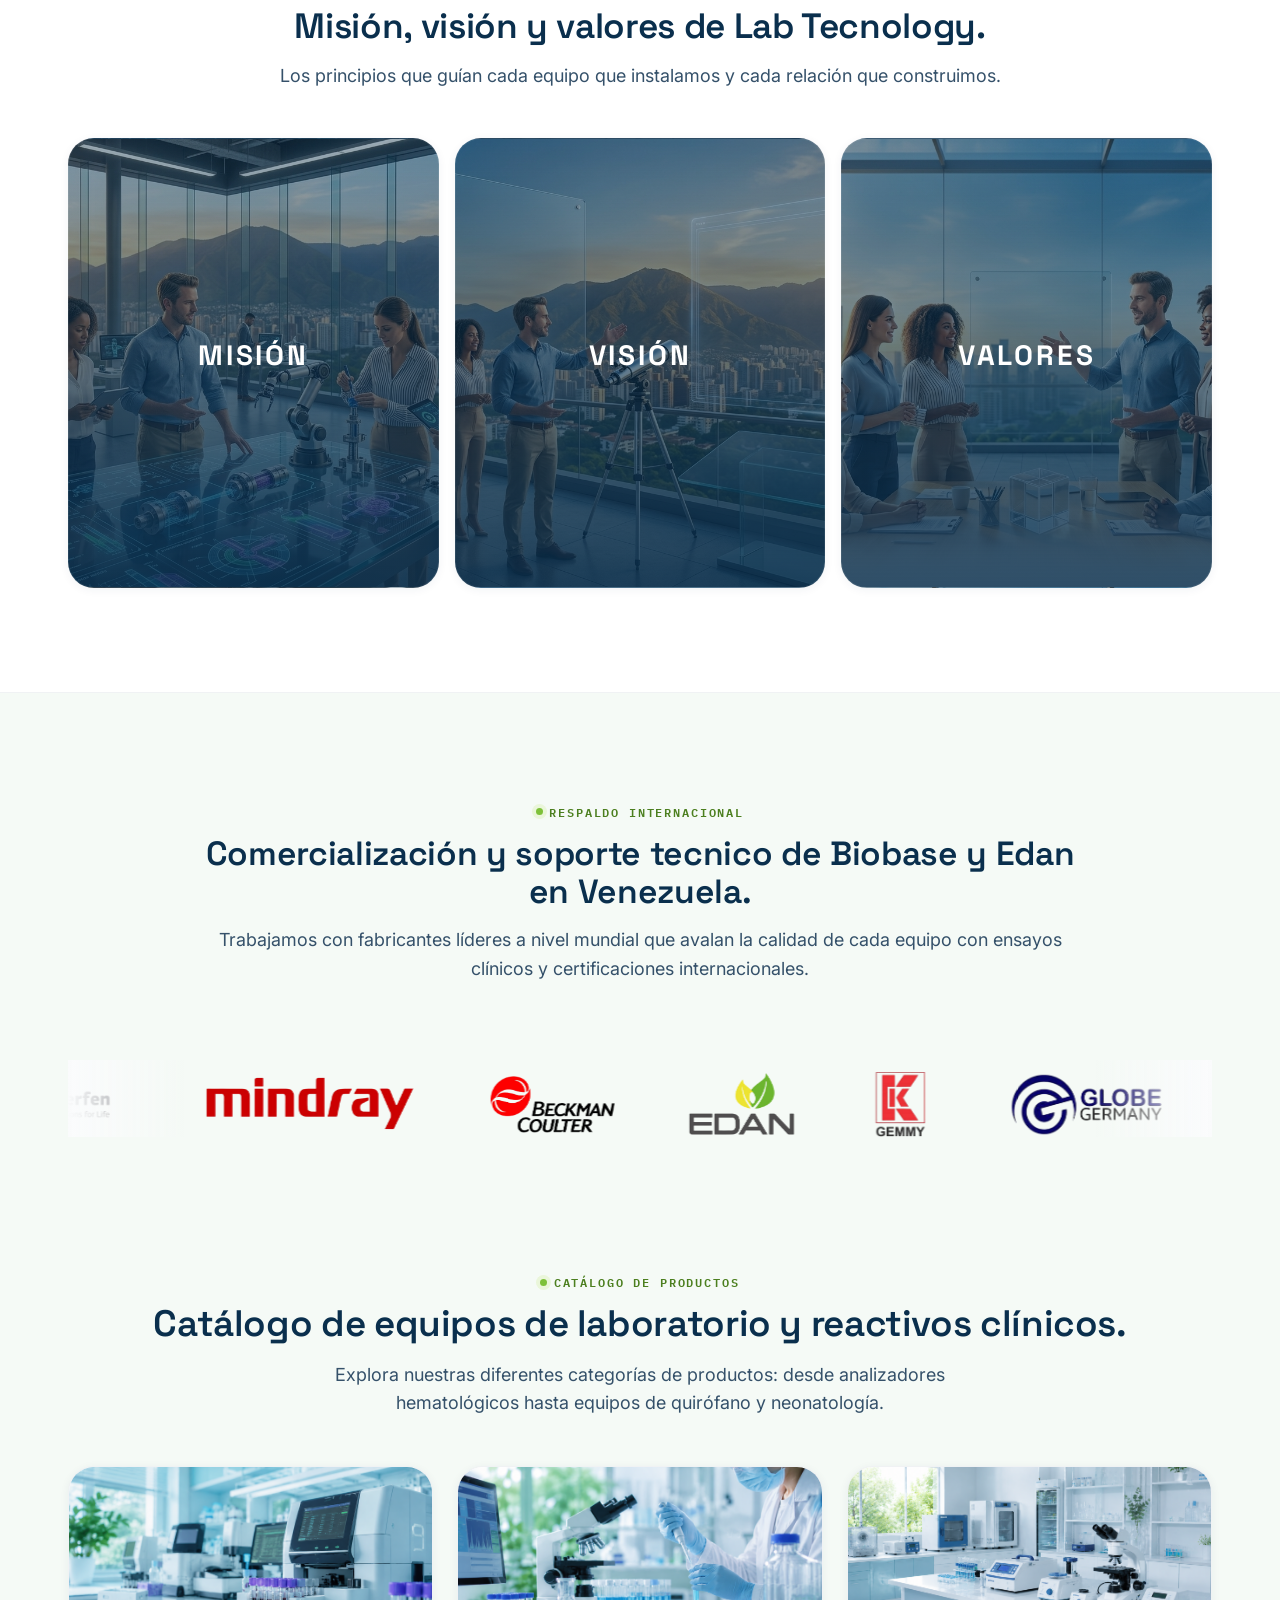
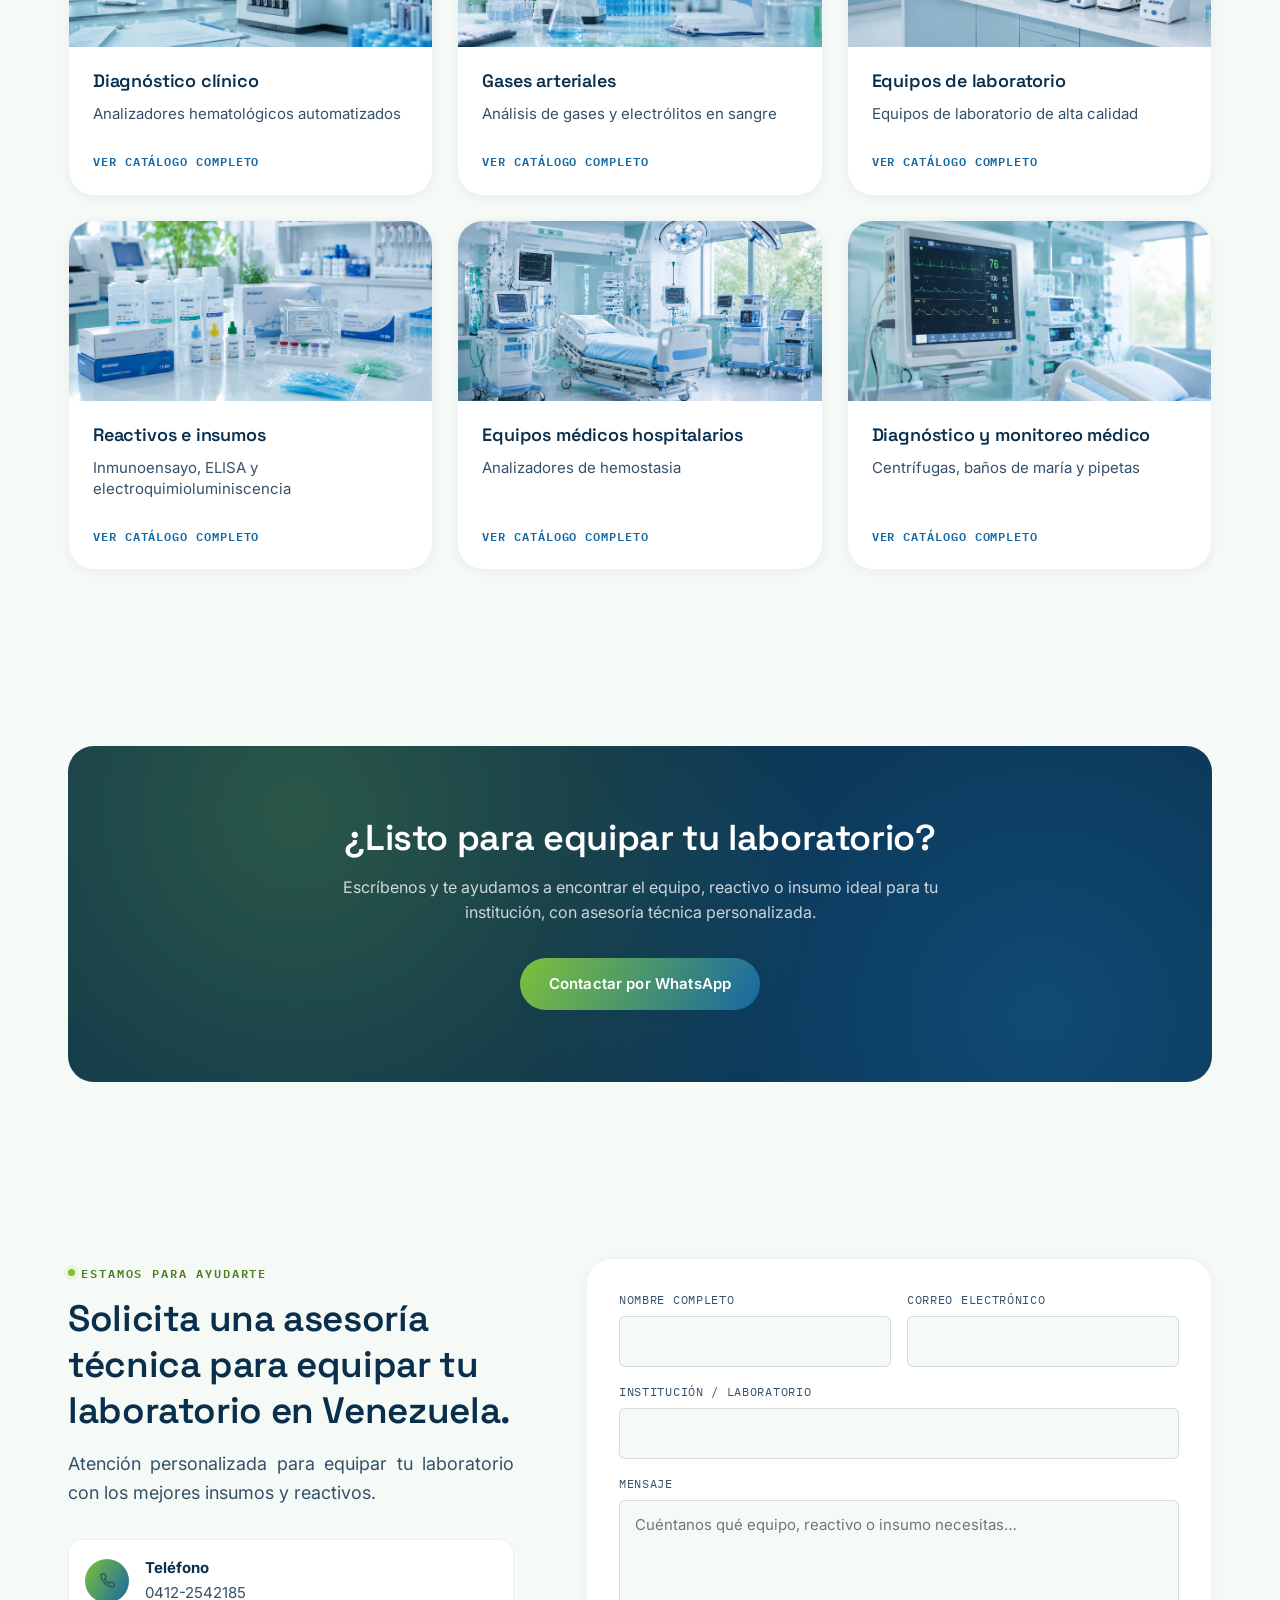
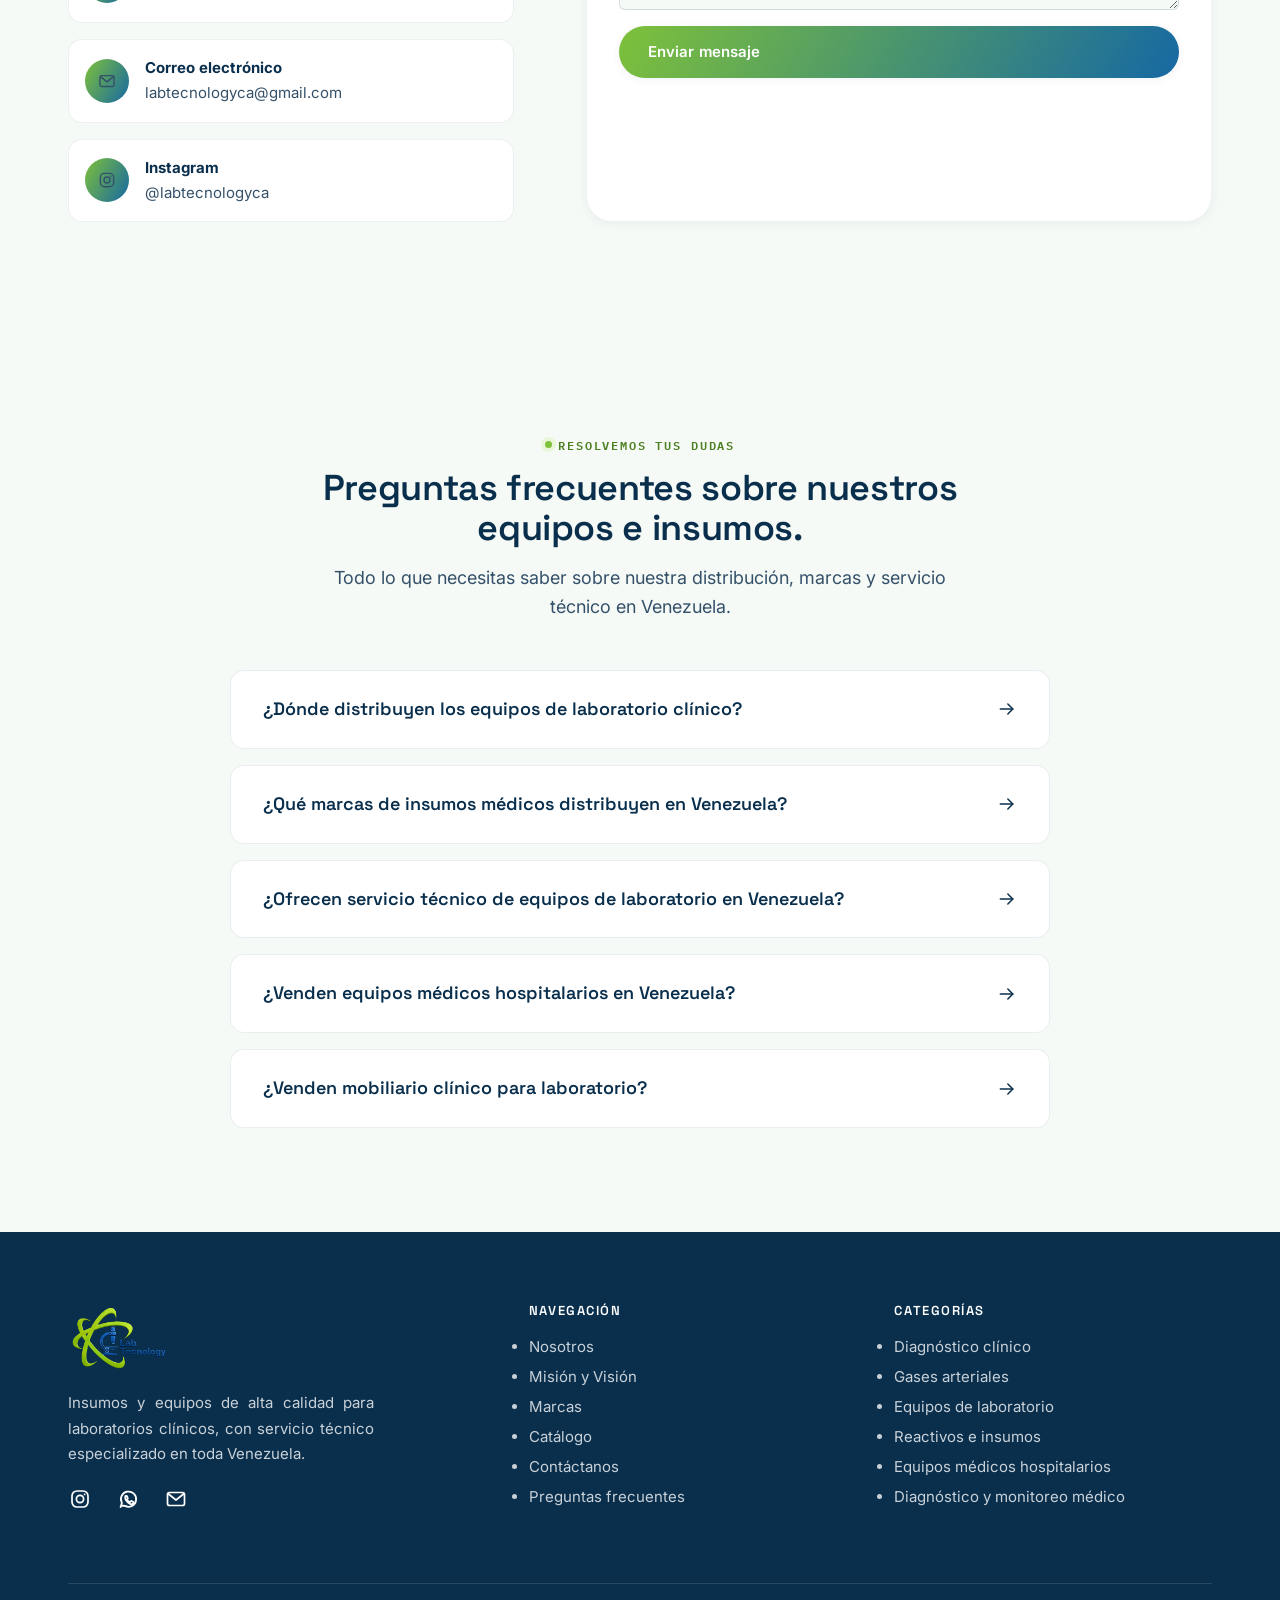
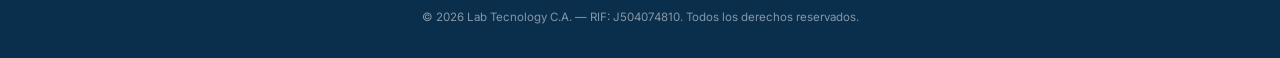
==== commit 3c293862: "cambio del index" ====
--- a/index.html
+++ b/index.html
@@ -266,7 +266,7 @@
     <div class="container">
       <div class="section-head center">
         <span class="eyebrow" data-i18n="brands.eyebrow">Respaldo internacional</span>
-        <h2 data-i18n="brands.title">Distribuidor autorizado de Biobase y Edan en Venezuela.</h2>
+        <h2 data-i18n="brands.title">Comercialización y soporte tecnico de Biobase y Edan en Venezuela.</h2>
         <p data-i18n="brands.subtitle">Trabajamos con fabricantes líderes a nivel mundial que avalan la calidad de cada equipo con ensayos clínicos y certificaciones internacionales.</p>
       </div>
 
@@ -422,34 +422,34 @@
           </div>
         </div>
 
-        <form class="contact-form" id="contact-form" data-reveal data-reveal-delay="1">
-          <!-- Llave de Web3Forms -->
-          <input type="hidden" name="access_key" value="4a26506c-f9f6-416a-a5d8-121ee6cc5c3b">
-          <input type="hidden" name="subject" value="Nuevo mensaje de contacto - Lab Tecnology">
-          <input type="hidden" name="from_name" value="Web Lab Tecnology">
-          <input type="hidden" name="replyto" value="%email%">
-          <input type="checkbox" name="botcheck" class="hidden" style="display: none;">
-
-          <div class="form-row">
-            <div class="field">
-              <label for="cf-name" data-i18n="contact.form.name">Nombre completo</label>
-              <input type="text" id="cf-name" name="name" required autocomplete="name">
-            </div>
-            <div class="field">
-              <label for="cf-email" data-i18n="contact.form.email">Correo electrónico</label>
-              <input type="email" id="cf-email" name="email" required autocomplete="email">
-            </div>
-          </div>
+              <form class="contact-form" id="contact-form" action="https://api.web3forms.com/submit" method="POST" data-reveal data-reveal-delay="1">
+        <!-- Llave de Web3Forms -->
+        <input type="hidden" name="access_key" value="4a26506c-f9f6-416a-a5d8-121ee6cc5c3b">
+        <input type="hidden" name="subject" value="Nuevo mensaje de contacto - Lab Tecnology">
+        <input type="hidden" name="from_name" value="Web Lab Tecnology">
+        <input type="hidden" name="replyto" value="[email]">
+        <input type="checkbox" name="botcheck" class="hidden" style="display: none;">
+
+        <div class="form-row">
           <div class="field">
-            <label for="cf-institution" data-i18n="contact.form.institution">Institución / Laboratorio</label>
-            <input type="text" id="cf-institution" name="institution" autocomplete="organization">
+            <label for="cf-name" data-i18n="contact.form.name">Nombre completo</label>
+            <input type="text" id="cf-name" name="name" required autocomplete="name">
           </div>
           <div class="field">
-            <label for="cf-message" data-i18n="contact.form.message">Mensaje</label>
-            <textarea id="cf-message" name="message" required data-i18n-attr="placeholder:contact.form.message.placeholder"></textarea>
-          </div>
-          <button type="submit" class="btn btn--primary" data-i18n="contact.form.submit">Enviar mensaje</button>
-        </form>
+            <label for="cf-email" data-i18n="contact.form.email">Correo electrónico</label>
+            <input type="email" id="cf-email" name="email" required autocomplete="email">
+          </div>
+        </div>
+        <div class="field">
+          <label for="cf-institution" data-i18n="contact.form.institution">Institución / Laboratorio</label>
+          <input type="text" id="cf-institution" name="institution" autocomplete="organization">
+        </div>
+        <div class="field">
+          <label for="cf-message" data-i18n="contact.form.message">Mensaje</label>
+          <textarea id="cf-message" name="message" required data-i18n-attr="placeholder:contact.form.message.placeholder"></textarea>
+        </div>
+        <button type="submit" class="btn btn--primary" data-i18n="contact.form.submit">Enviar mensaje</button>
+      </form>
       </div>
     </div>
   </section>
@@ -482,7 +482,7 @@
           <svg class="faq-item__icon"><use href="#icon-arrow-right"></use></svg>
         </summary>
         <div class="faq-item__answer">
-          <p data-i18n="faq.a2">Somos distribuidor de marcas como Mindray, Beckman Coulter, Werfen, Abbott y Biobase, todas respaldadas por ensayos clínicos y certificaciones internacionales de calidad, disponibles a través de Lab Tecnology C.A. en Venezuela.</p>
+          <p data-i18n="faq.a2">Comercializacion de productos de las siguientes marcas: Mindray, Beckman Coulter, Werfen, Abbott y Biobase, todas respaldadas por ensayos clínicos y certificaciones internacionales de calidad, disponibles a través de Lab Tecnology C.A. en Venezuela.</p>
         </div>
       </details>
 
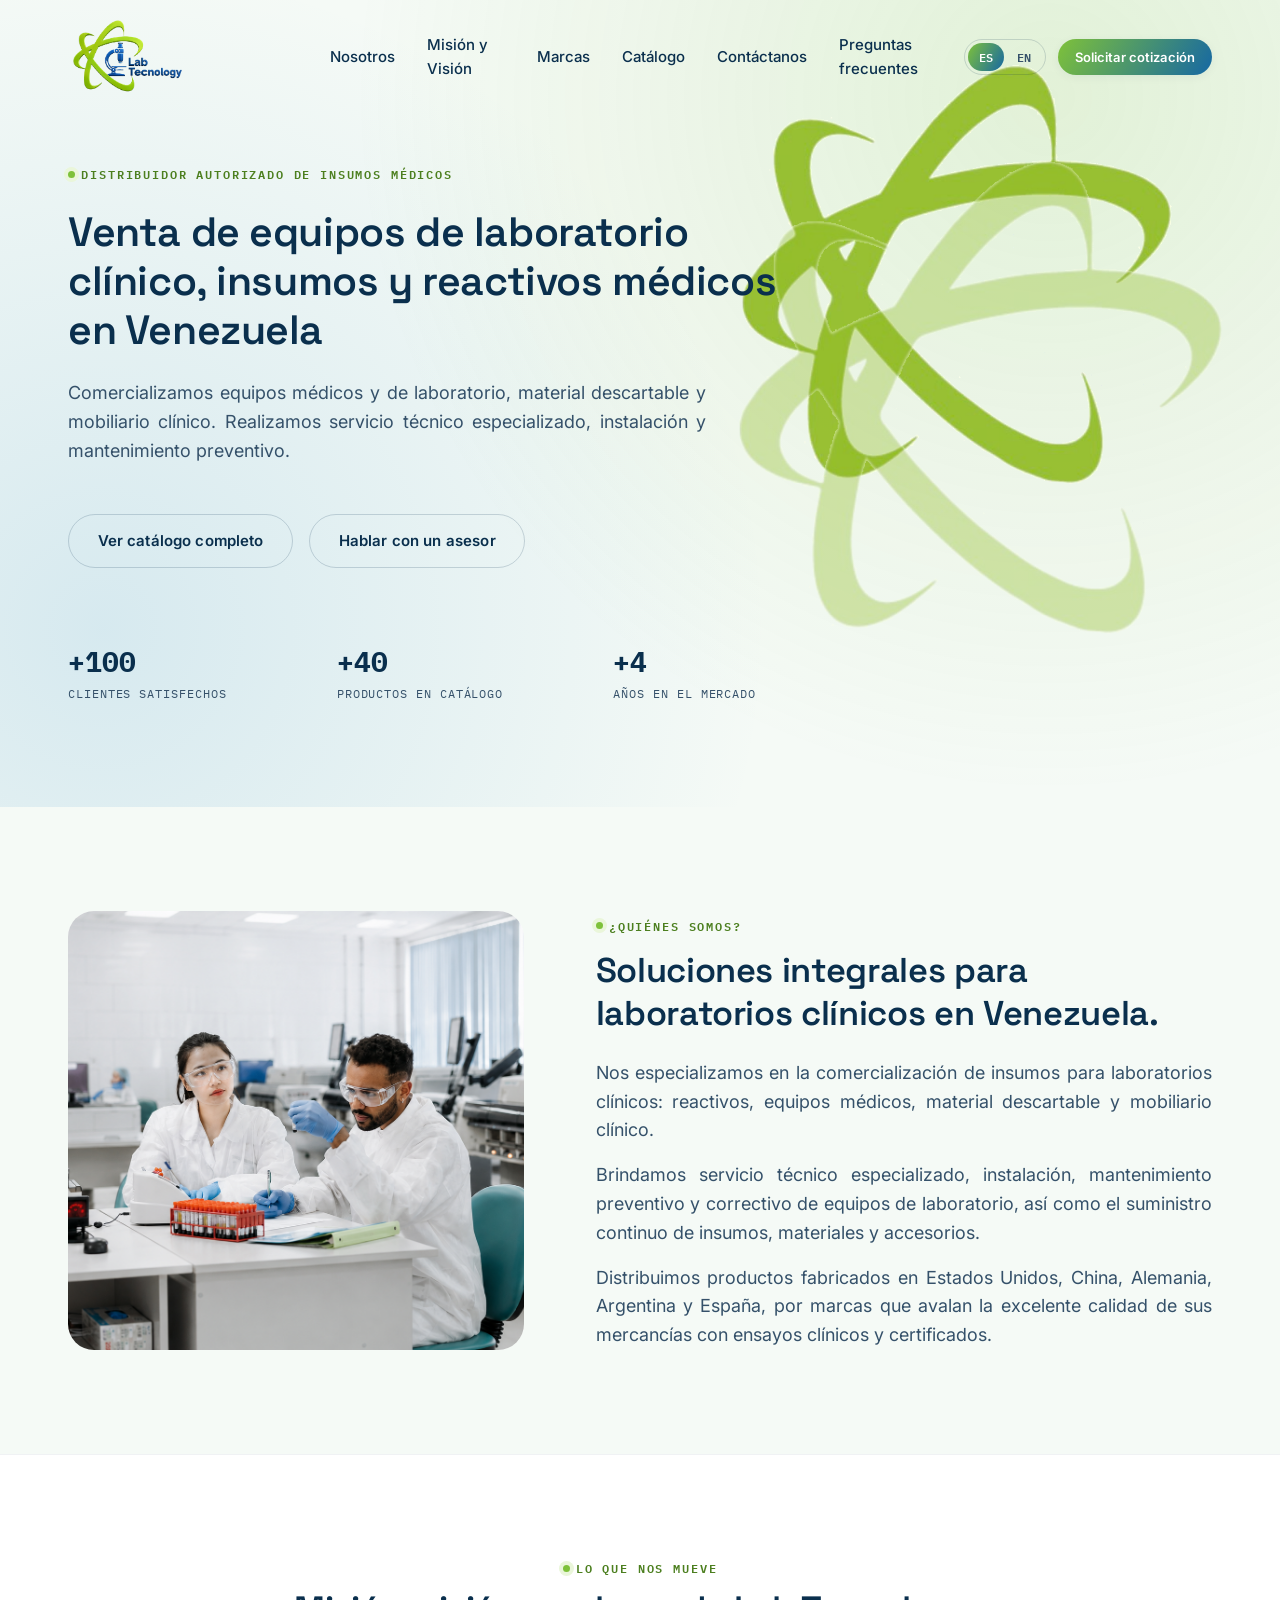
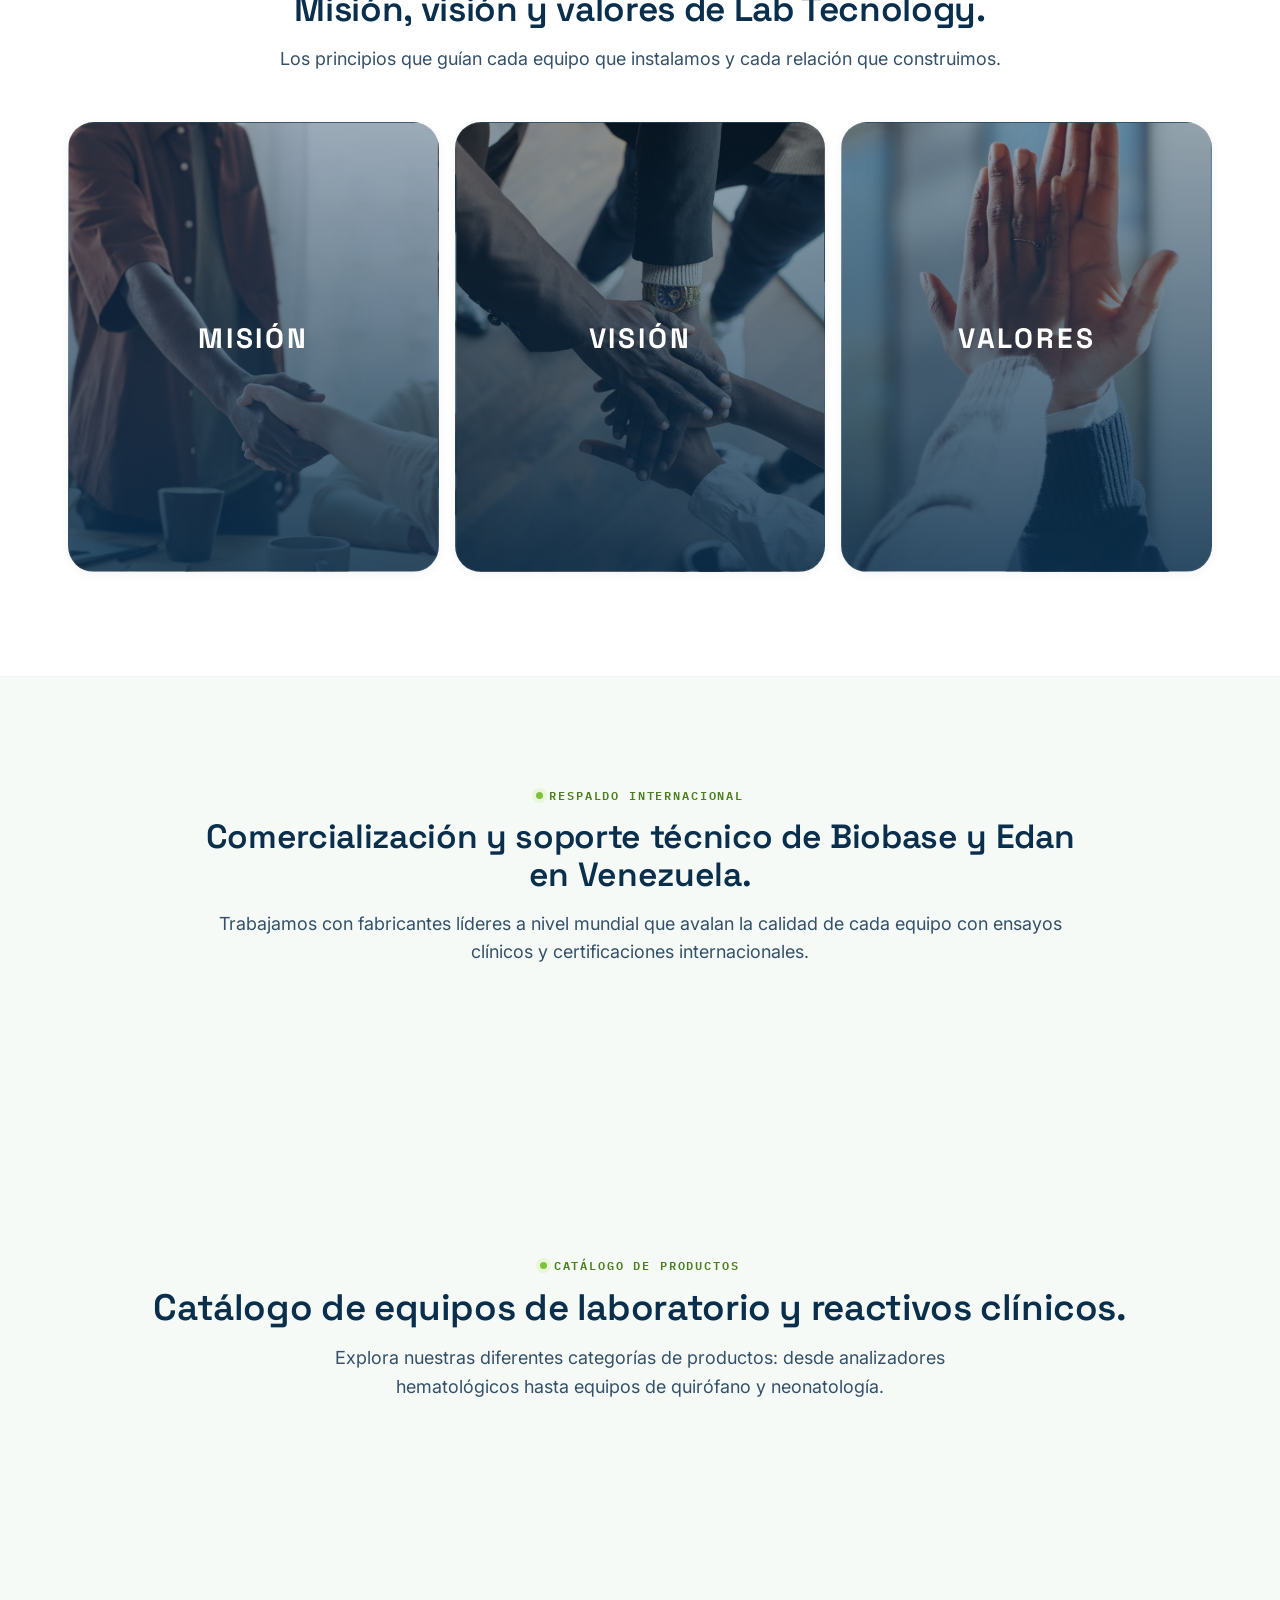
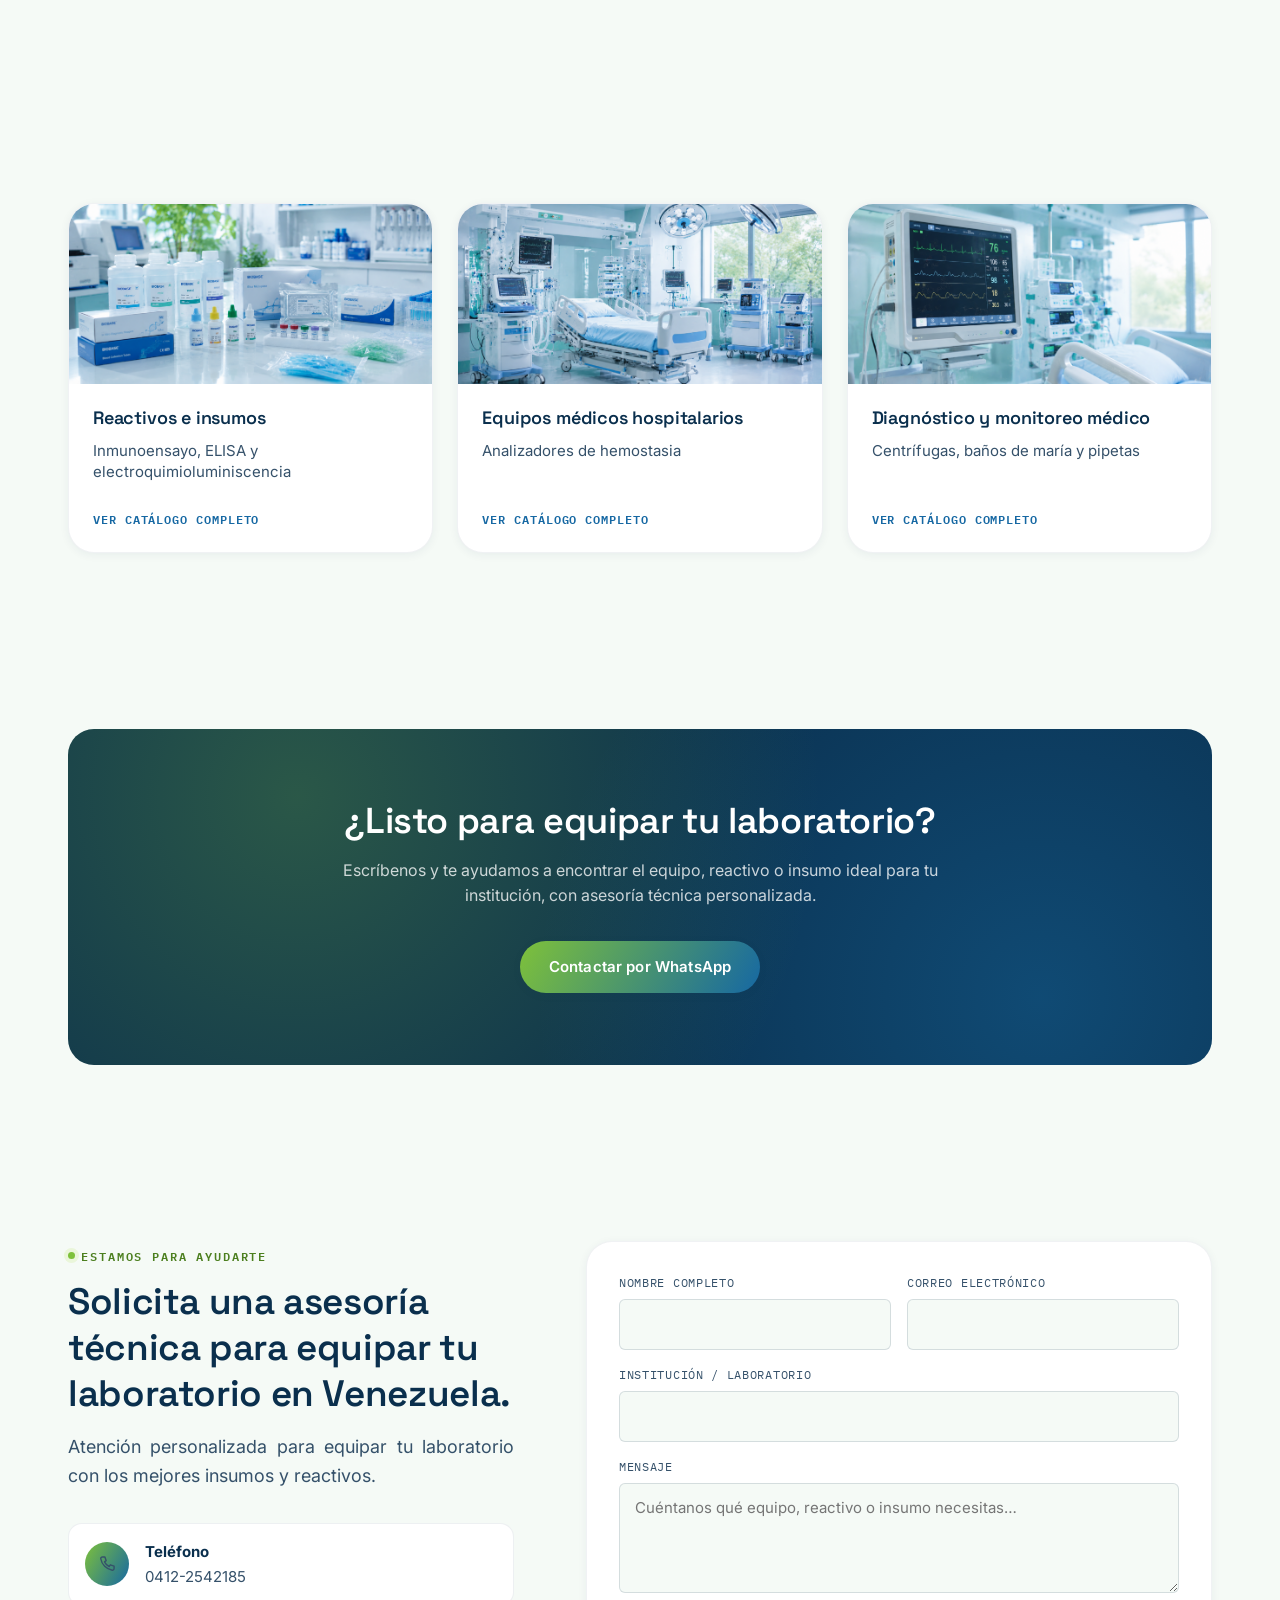
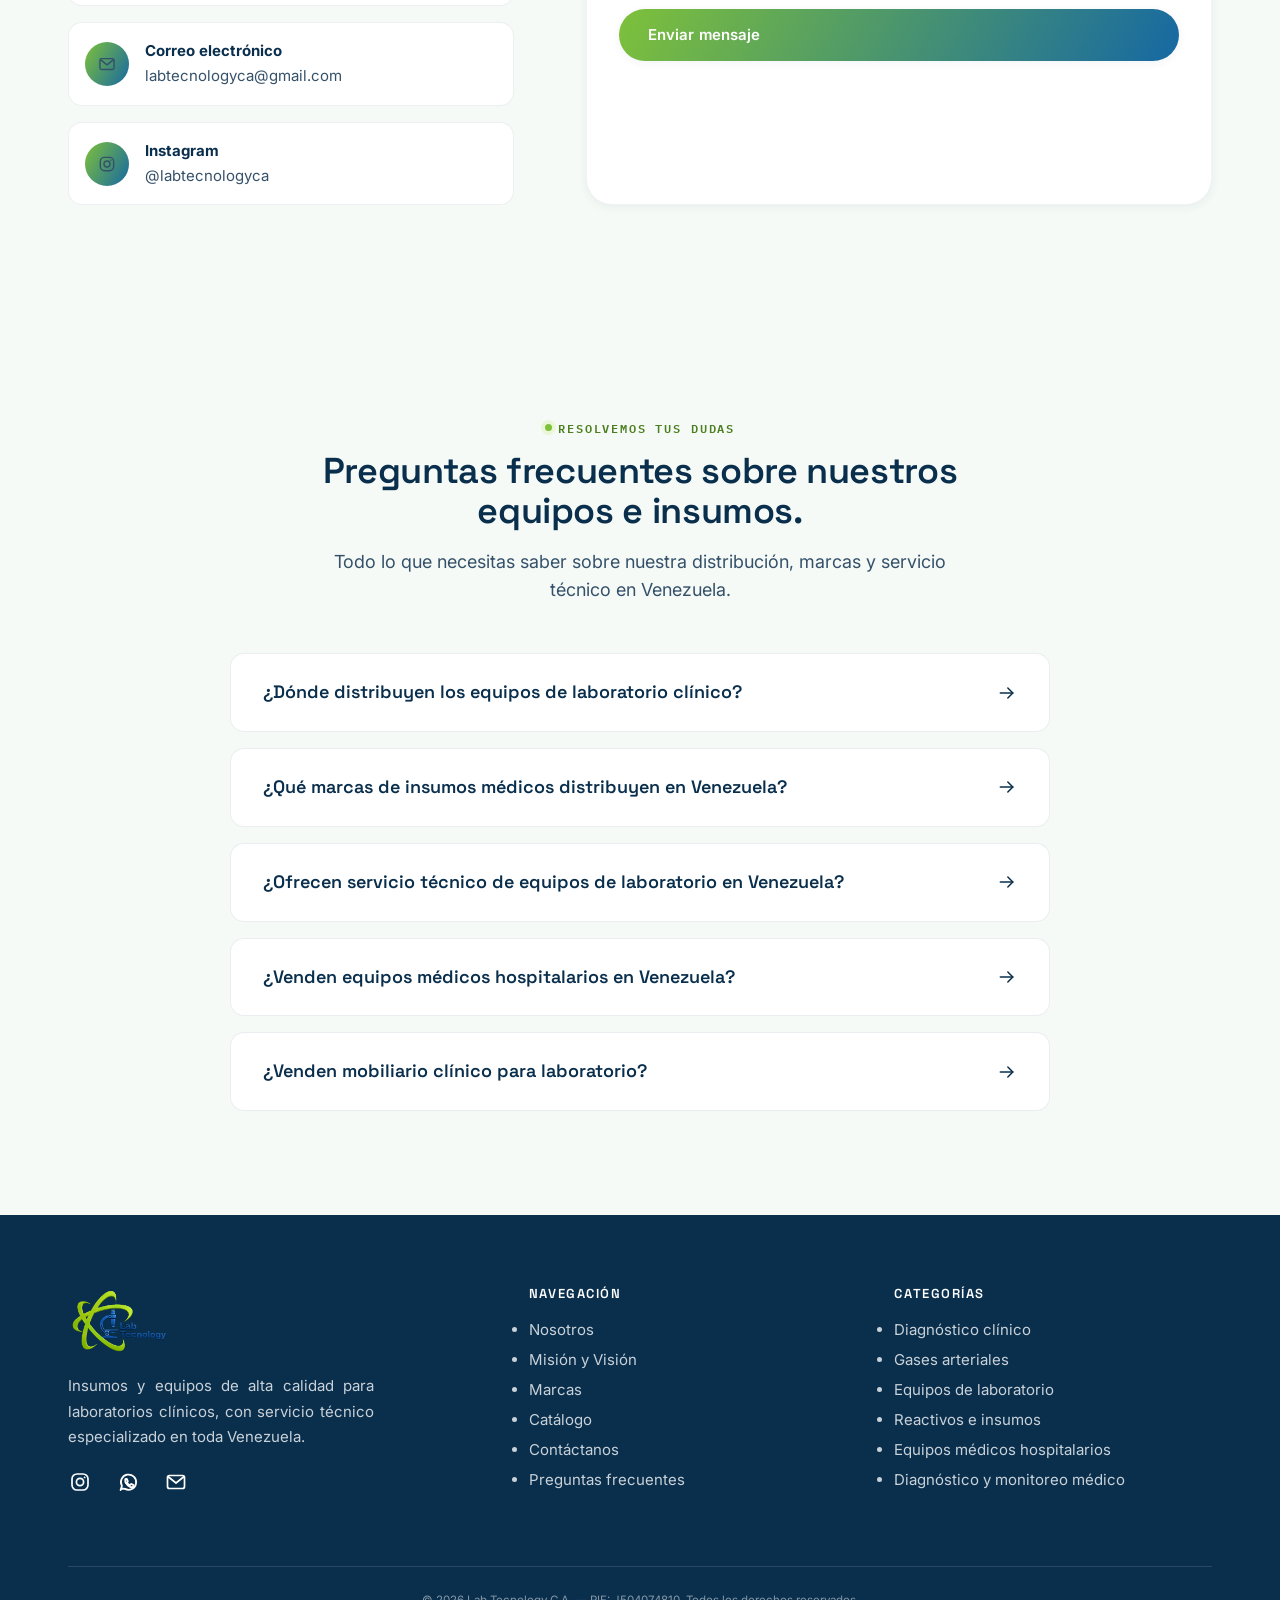
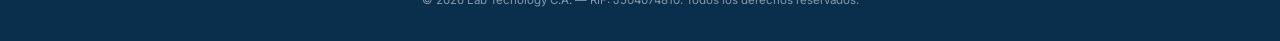
==== commit 9b1697fc: "Fix i18n translation, contact form toast and about section layout" ====
--- a/index.html
+++ b/index.html
@@ -195,7 +195,7 @@
     <div class="container">
       <div class="about">
         <div class="about__visual" data-reveal>
-          <img class="logo-mark" src="assets/img/cat/nosotros.png" alt="Lab Tecnology" loading="lazy">
+          <img class="about__image" src="assets/img/cat/nosotros.png" alt="Lab Tecnology" loading="lazy">
           <div class="about__origin"></div>
         </div>
 
@@ -223,7 +223,7 @@
 
       <div class="expanding-pillars">
         <!-- Panel 01: Misión -->
-        <div class="expanding-pillar" style="background-image: linear-gradient(180deg, rgba(10,47,77,0.4), rgba(10,47,77,0.85)), url('assets/img/cat/mision.png');" data-reveal>
+        <div class="expanding-pillar" style="background-image: linear-gradient(180deg, rgba(10,47,77,0.4), rgba(10,47,77,0.85)), url('assets/img/cat/mision.jpg');" data-reveal>
           <div class="expanding-pillar__content">
             <h3 data-i18n="mission.card.title">MISIÓN</h3>
             <div class="expanding-pillar__text-wrapper">
@@ -233,7 +233,7 @@
         </div>
 
         <!-- Panel 02: Visión -->
-        <div class="expanding-pillar" style="background-image: linear-gradient(180deg, rgba(10,47,77,0.4), rgba(10,47,77,0.85)), url('assets/img/cat/vision.png');" data-reveal data-reveal-delay="1">
+        <div class="expanding-pillar" style="background-image: linear-gradient(180deg, rgba(10,47,77,0.4), rgba(10,47,77,0.85)), url('assets/img/cat/vision.jpg');" data-reveal data-reveal-delay="1">
           <div class="expanding-pillar__content">
             <h3 data-i18n="vision.card.title">VISIÓN</h3>
             <div class="expanding-pillar__text-wrapper">
@@ -243,7 +243,7 @@
         </div>
 
         <!-- Panel 03: Valores -->
-        <div class="expanding-pillar" style="background-image: linear-gradient(180deg, rgba(10,47,77,0.4), rgba(10,47,77,0.85)), url('assets/img/cat/valores.png');" data-reveal data-reveal-delay="2">
+        <div class="expanding-pillar" style="background-image: linear-gradient(180deg, rgba(10,47,77,0.4), rgba(10,47,77,0.85)), url('assets/img/cat/valores.jpg');" data-reveal data-reveal-delay="2">
           <div class="expanding-pillar__content">
             <h3 data-i18n="values.card.title">VALORES</h3>
             <div class="expanding-pillar__text-wrapper">
@@ -313,7 +313,7 @@
         <!-- Gases Arteriales -->
         <a class="card cat-card" href="catalogo.html#cat-gasesarteriales" data-reveal data-reveal-delay="1">
           <div class="cat-card__img-wrapper">
-            <img src="assets/img/cat/Gases-arteriales.png" alt="Gases Arteriales">
+            <img src="assets/img/cat/Gases-arteriales.jpeg" alt="Gases Arteriales">
           </div>
           <div class="cat-card__content">
             <h3 data-i18n="cat.gasesarteriales.name">Gases arteriales</h3>
--- a/css/components.css
+++ b/css/components.css
@@ -463,4 +463,51 @@
   border: 0;
 }
 .back-to-top.is-visible { opacity: 1; pointer-events: auto; transform: translateY(0); }
-.back-to-top svg { width: 18px; height: 18px; }+.back-to-top svg { width: 18px; height: 18px; }
+
+/* ==========================================================================
+   Form Toast Notification
+   ========================================================================== */
+.form-toast {
+  position: fixed;
+  bottom: 24px;
+  right: 24px;
+  z-index: 9999;
+  padding: 14px 22px;
+  border-radius: var(--radius-md, 8px);
+  font-family: var(--font-body, "Inter", sans-serif);
+  font-size: 0.92rem;
+  font-weight: 500;
+  color: #ffffff;
+  box-shadow: 0 10px 25px rgba(0, 0, 0, 0.18);
+  opacity: 0;
+  transform: translateY(20px);
+  transition: opacity 0.35s ease, transform 0.35s ease;
+  pointer-events: none;
+  max-width: 380px;
+}
+
+.form-toast.is-visible {
+  opacity: 1;
+  transform: translateY(0);
+}
+
+.form-toast--success {
+  background-color: #7ec13a; /* Verde Lab Tecnology */
+  border-left: 4px solid #5a9126;
+}
+
+.form-toast--error {
+  background-color: #e53e3e;
+  border-left: 4px solid #9b2c2c;
+}
+
+@media (max-width: 640px) {
+  .form-toast {
+    left: 16px;
+    right: 16px;
+    bottom: 16px;
+    max-width: none;
+    text-align: center;
+  }
+}
--- a/css/home.css
+++ b/css/home.css
@@ -241,19 +241,13 @@
 }
 
 /* About / Nosotros ------------------------------------------------------ */
-.about h2 {
-  font-size: clamp(1.65rem, 2.8vw, 2.15rem); /* O la variable var(--fs-3xl) que usas en los otros h2 */
-  font-weight: 600;
-  line-height: 1.25;
-  color: var(--c-blue-900);
-}
-
 .about {
   display: grid;
   grid-template-columns: 0.85fr 1.15fr;
   gap: var(--sp-8);
-  align-items: stretch;
-}
+  align-items: stretch; /* OBLIGATORIO: Fuerza a la columna izquierda a medir lo mismo que el texto */
+}
+
 @media (max-width: 900px) { 
   .about { 
     grid-template-columns: 1fr; 
@@ -261,35 +255,60 @@
   } 
 }
 
+/* Encabezado */
+.about h2 {
+  font-size: clamp(1.65rem, 2.8vw, 2.15rem);
+  font-weight: 600;
+  line-height: 1.25;
+  color: var(--c-blue-900);
+}
+
 .about__visual {
   position: relative;
   background: var(--c-white);
   border-radius: var(--radius-lg);
-  padding: 0 !important; 
-  box-shadow: var(--shadow-sm);
-  border: 1px solid rgba(10,47,77,0.06);
-  overflow: hidden; 
-  display: flex;
-}
-
+  padding: 0;
+  overflow: hidden;
+  width: 100%;
+  height: 100%; /* Ocupa el 100% del alto del grid que marca el texto */
+  min-height: 100%;
+}
+
+.about__visual img,
 .about__image {
   width: 100%;
   height: 100%;
-  object-fit: cover; 
+  object-fit: cover; /* Rellena todo el alto del contenedor */
+  object-position: 25% center; /* Enfoca a los dos científicos de la izquierda sin recortarlos */
   display: block;
 }
 
-.about__visual .about__image {
-  animation: float-y 6s ease-in-out infinite;
-}
-@keyframes float-y {
-  0%, 100% { transform: translateY(0); }
-  50% { transform: translateY(-6px); } 
-}
+
 @media (prefers-reduced-motion: reduce) { 
-  .about__visual .about__image { animation: none; } 
-}
-
+  .about__visual .about__image { 
+    animation: none; 
+  } 
+}
+
+@media (max-width: 900px) {
+  .about__visual {
+    height: 320px; /* Altura fija para celulares */
+    min-height: auto;
+  }
+}
+
+/* Cuerpo de texto */
+.about__body p { 
+  color: var(--c-ink-soft); 
+  font-size: var(--fs-md); 
+  text-align: justify; 
+}
+
+.about__body p + p { 
+  margin-top: var(--sp-4); 
+}
+
+/* Etiquetas e insignias */
 .about__origin {
   margin-top: var(--sp-6);
   display: flex;
@@ -297,6 +316,7 @@
   gap: var(--sp-2);
   justify-content: center;
 }
+
 .tag {
   font-family: var(--font-mono);
   font-size: var(--fs-2xs);
@@ -305,15 +325,7 @@
   border-radius: var(--radius-pill);
   background: var(--c-green-100);
   color: var(--c-green-700);
-  border: 1px solid rgba(76,127,31,0.18);
-}
-
-.about__body p + p { margin-top: var(--sp-4); }
-
-.about__body p { 
-  color: var(--c-ink-soft); 
-  font-size: var(--fs-md); 
-  text-align: justify; 
+  border: 1px solid rgba(76, 127, 31, 0.18);
 }
 
 .about__brandlist {
@@ -322,12 +334,13 @@
   flex-wrap: wrap;
   gap: var(--sp-2);
 }
+
 .about__brandlist span {
   font-family: var(--font-mono);
   font-size: var(--fs-xs);
   padding: 6px 13px;
   border-radius: var(--radius-pill);
-  border: 1px solid rgba(10,47,77,0.14);
+  border: 1px solid rgba(10, 47, 77, 0.14);
   color: var(--c-blue-800);
 }
 
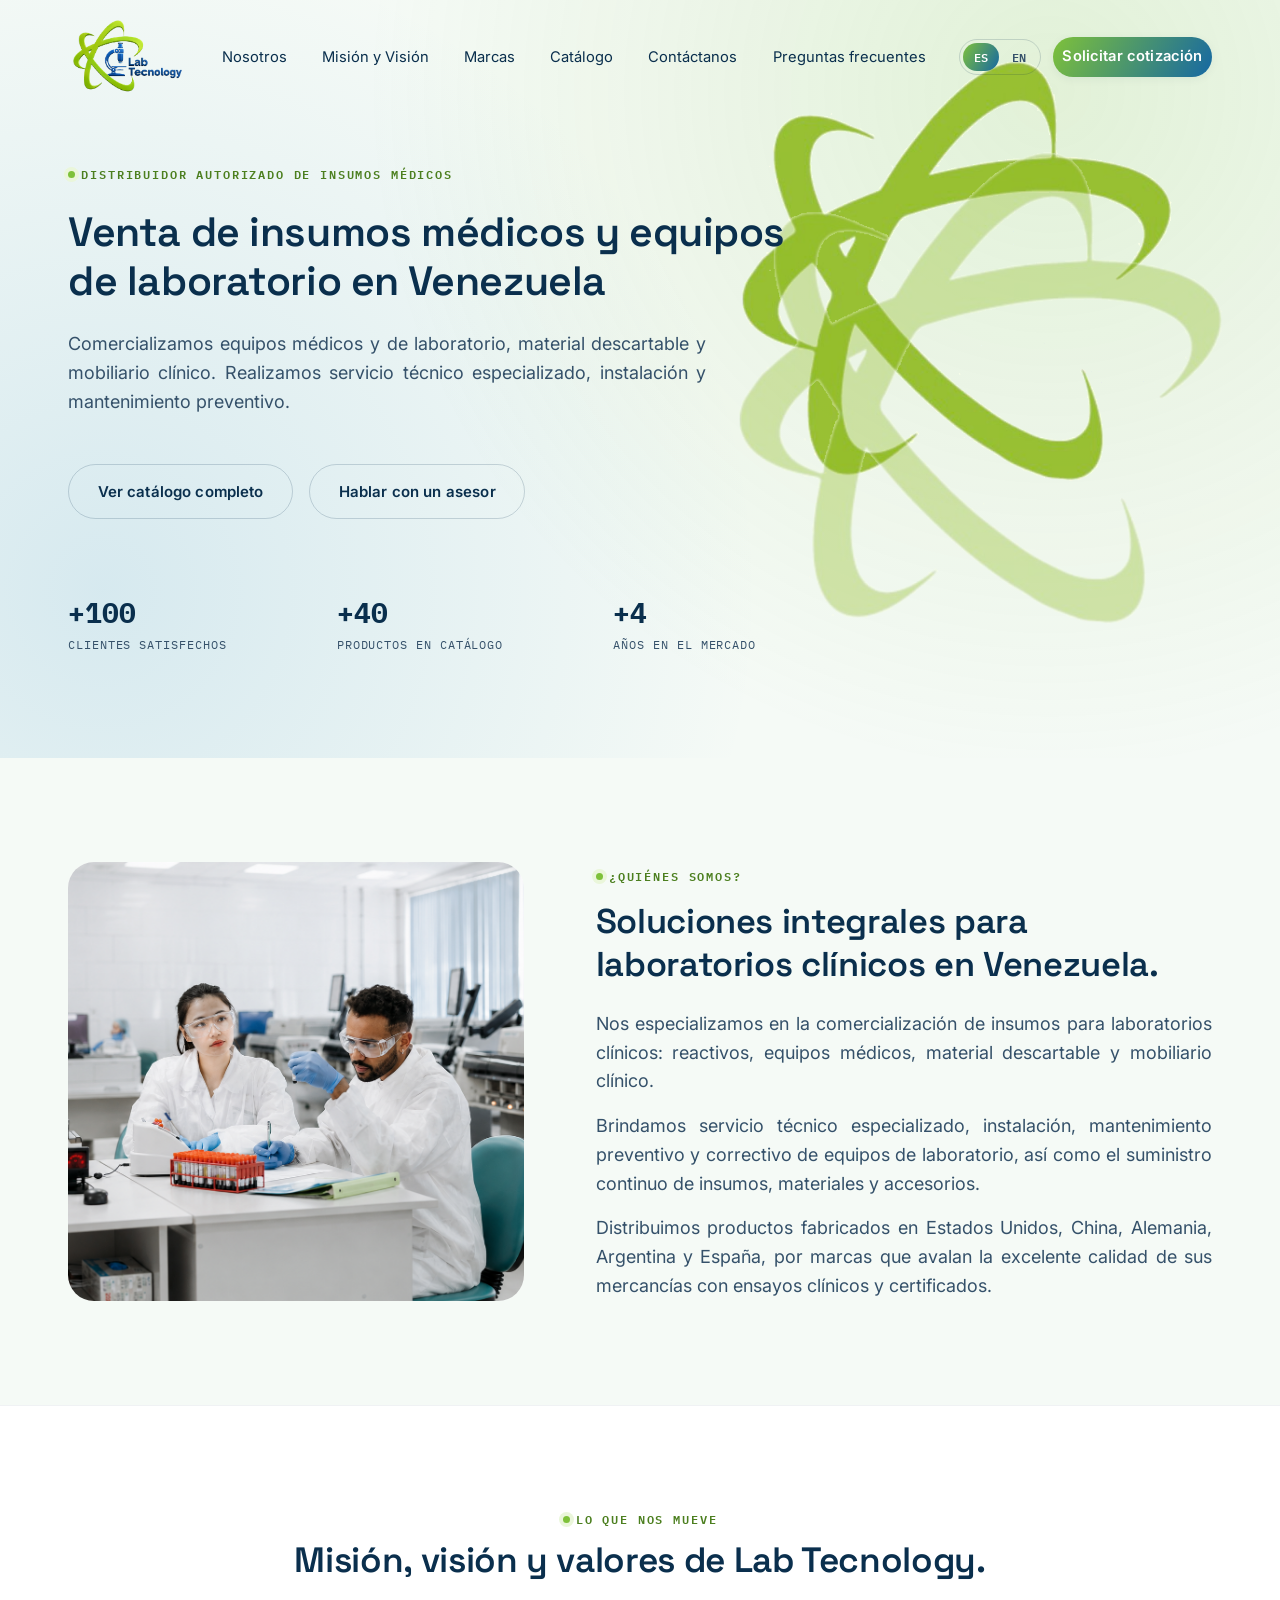
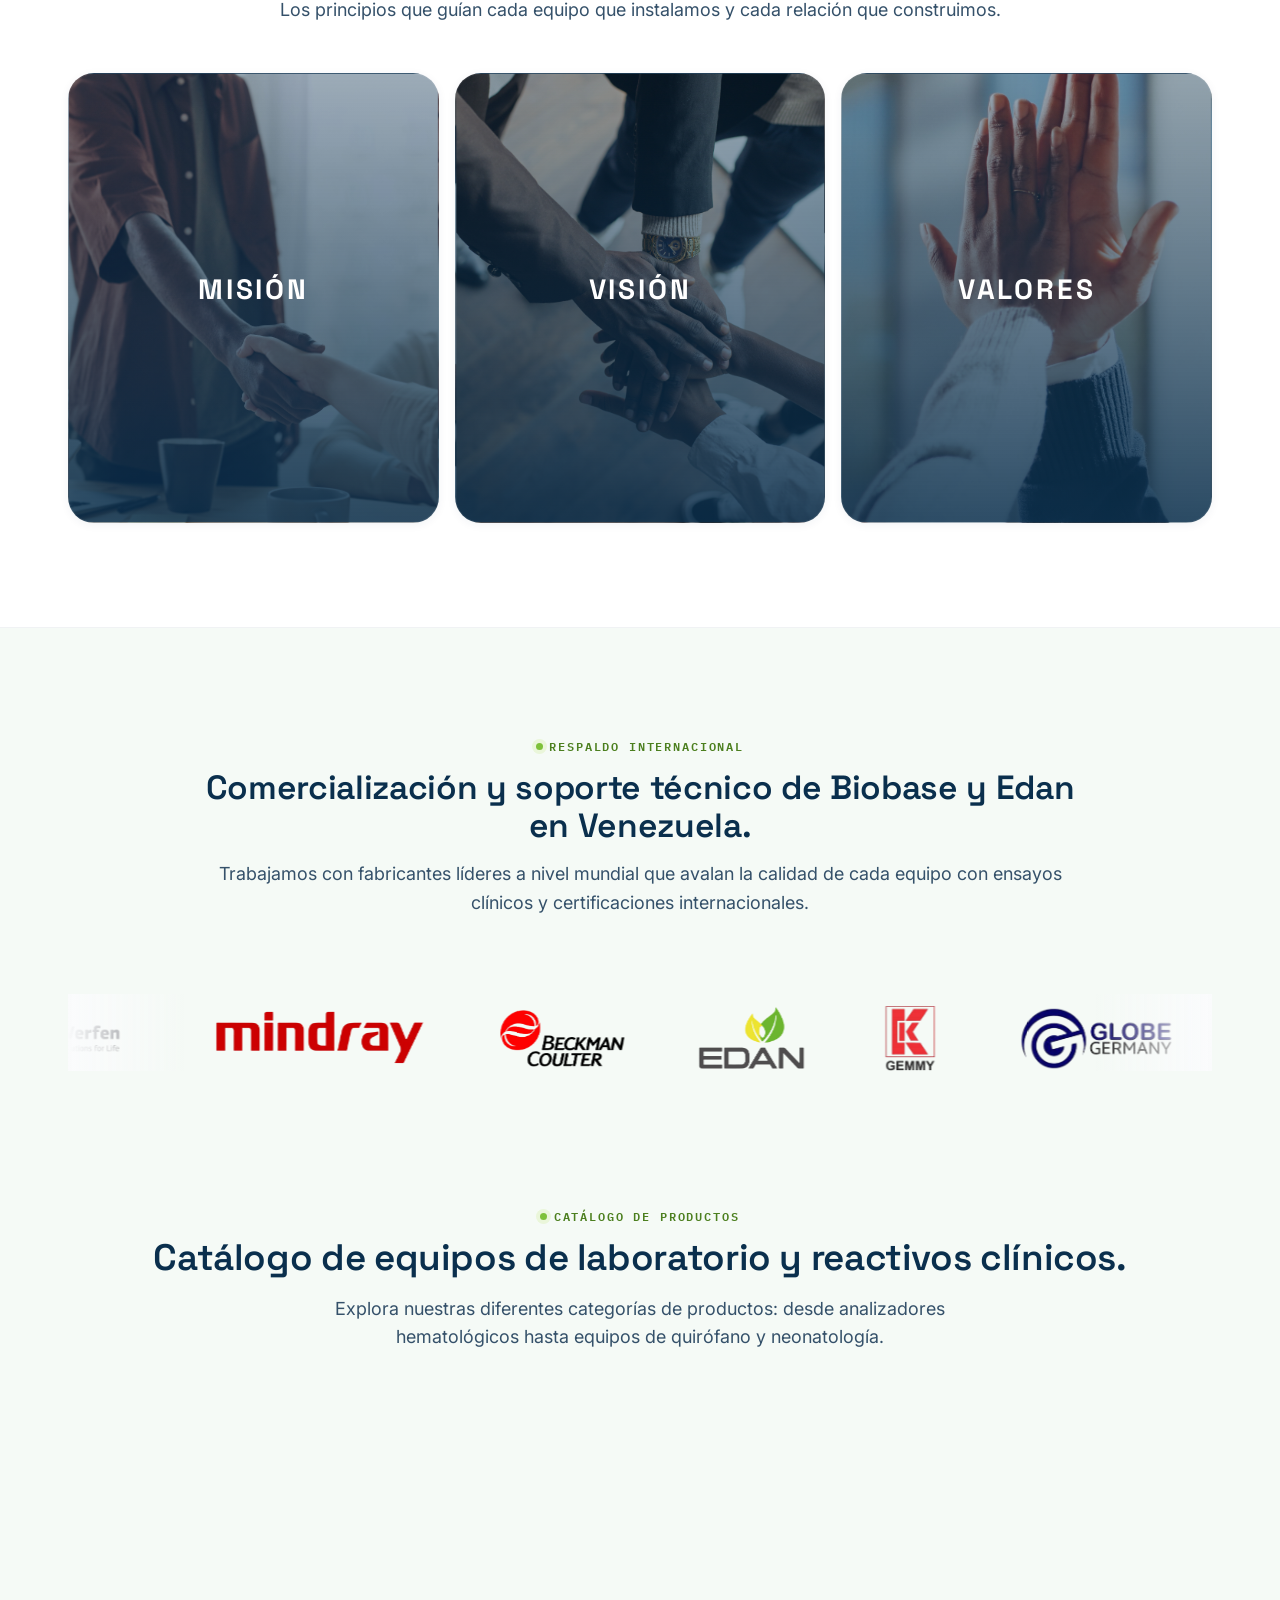
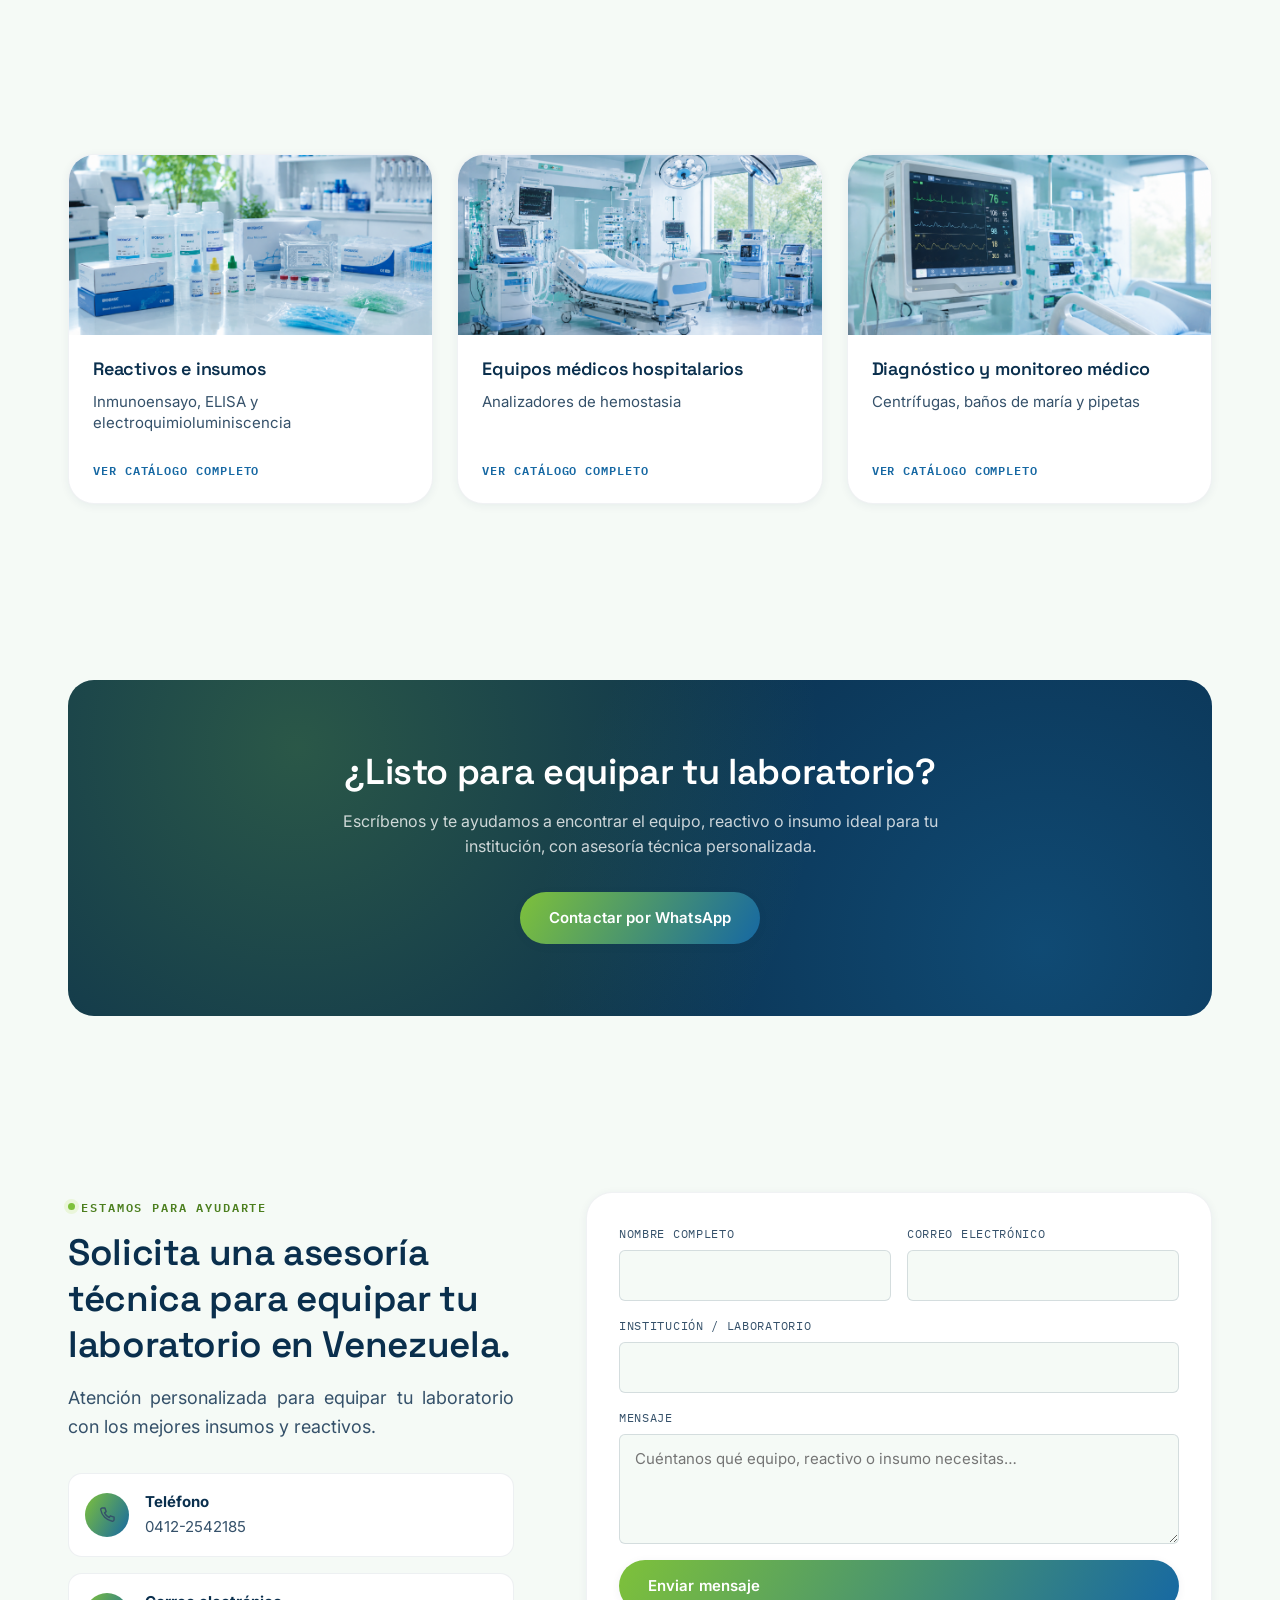
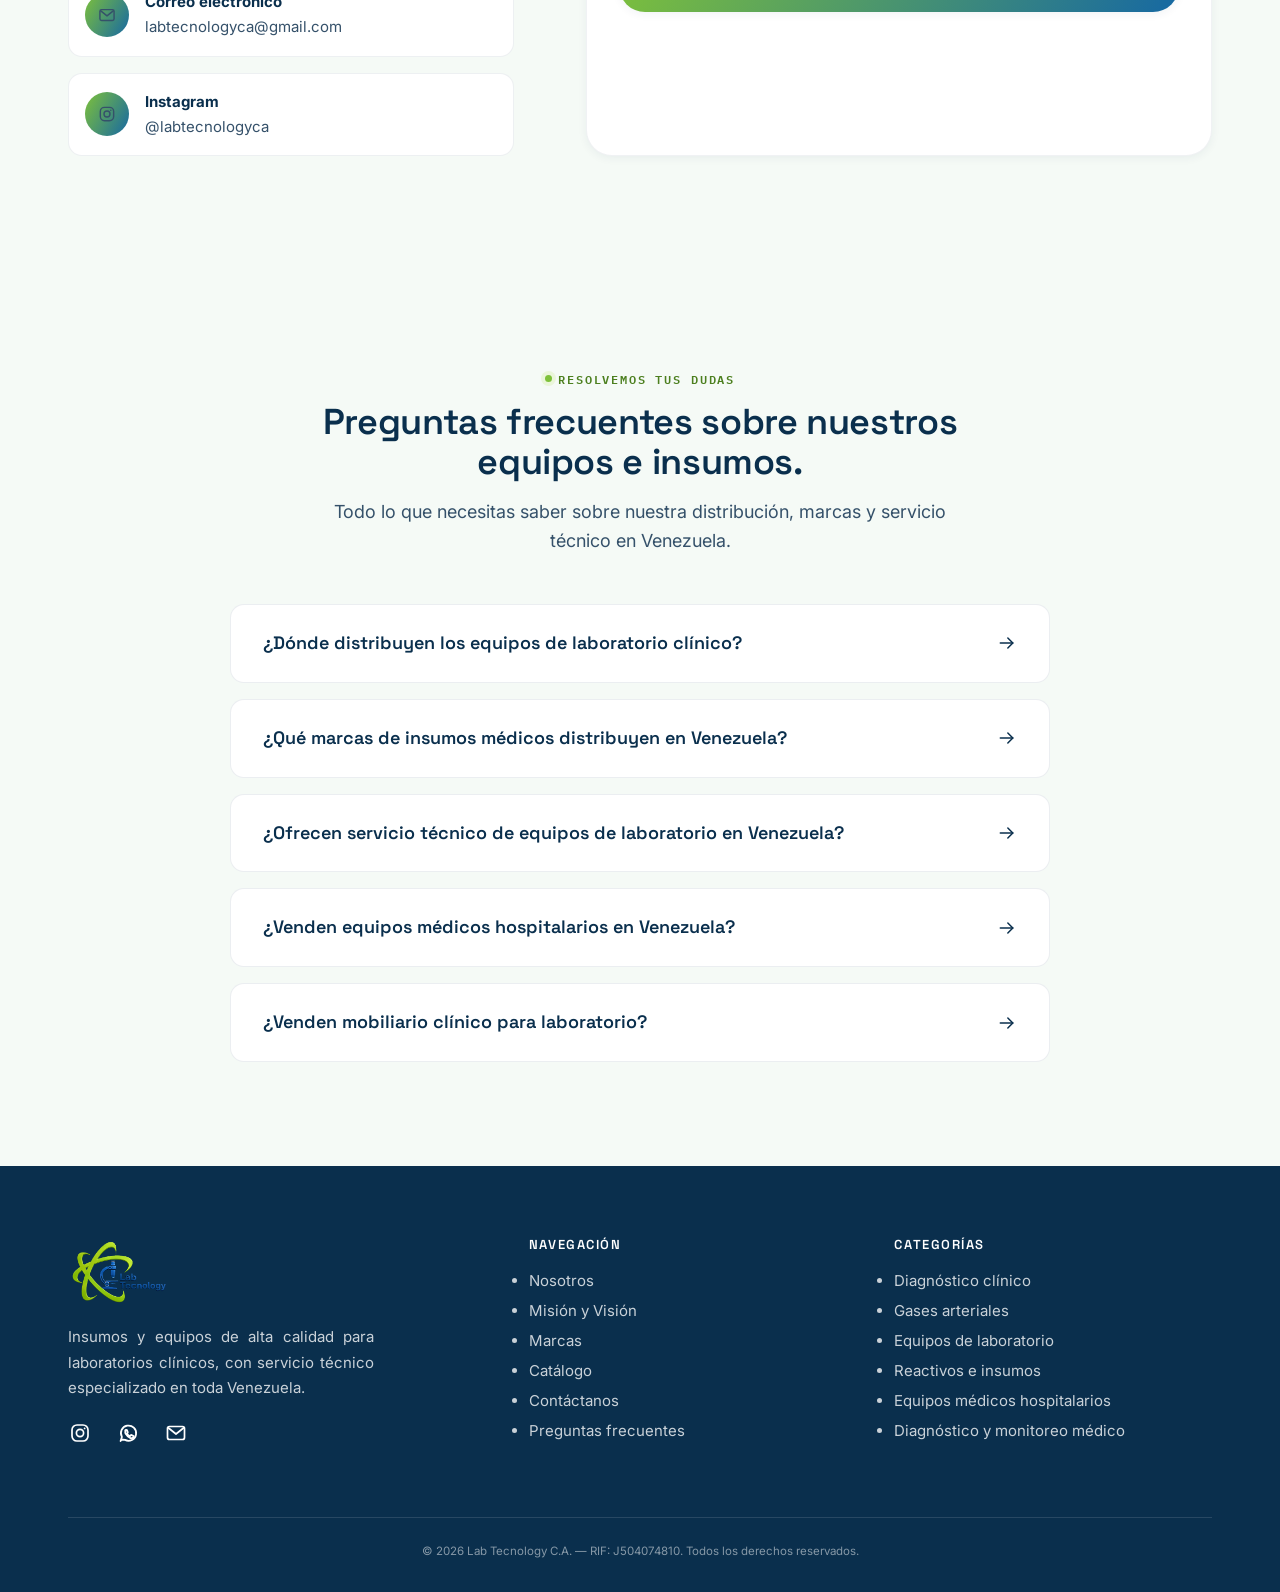
==== commit 191a0322: "cambio de traduccion" ====
--- a/index.html
+++ b/index.html
@@ -165,7 +165,7 @@
       <div class="hero__grid">
         <div data-reveal>
           <span class="eyebrow hero__eyebrow" data-i18n="hero.eyebrow">Distribuidor autorizado de insumos médicos</span>
-          <h1 data-i18n-html="hero.title.html">Venta de equipos de laboratorio clínico , insumos <span class="accent">y reactivos médicos en Venezuela</span></h1>
+          <h1 data-i18n-html="hero.title.html">Venta de insumos médicos <span class="accent">y equipos de laboratorio en Venezuela</span></h1>
           <p class="hero__lede" data-i18n="hero.lede">Comercializamos equipos médicos y de laboratorio, material descartable y mobiliario clínico. Realizamos servicio técnico especializado, instalación y mantenimiento preventivo.</p>
           <div class="hero__actions">
             <a class="btn btn--ghost" href="catalogo.html" data-i18n="hero.cta.catalog">Ver catálogo completo</a>
--- a/css/components.css
+++ b/css/components.css
@@ -196,20 +196,18 @@
   flex-grow: 1;
   position: static; 
 }
+.nav__link, 
+.nav a {
+  white-space: nowrap; /* Impide que "Misión y Visión" o "Preguntas frecuentes" se dividan */
+  font-size: 0.92rem; /* Reduce ligeramente el tamaño (de 1rem a ~0.92rem / 15px) */
+  padding: 0.5rem 0.6rem; /* Ajusta el espacio interno de los enlaces */
+}
+
+/* Espaciado entre elementos de la lista del menú */
 .nav__list {
   display: flex;
   align-items: center;
-  gap: var(--sp-6);
-  font-size: var(--fs-sm);
-  font-weight: 500;
-  list-style: none;
-  margin: 0;
-  padding: 0;
-  position: absolute;
-  left: 50%;
-  top: 50%;
-  transform: translate(-50%, -50%); 
-  z-index: 10;
+  gap: 1rem; /* Si tenías gap: 1.5rem o 2rem, redúcelo a 1rem o 1.2rem */
 }
 .nav__list a {
   position: relative;
@@ -289,7 +287,46 @@
 .nav-toggle svg { width: 20px; height: 20px; display: block; }
 
 @media (max-width: 900px) {
-  .nav-toggle { display: inline-flex; }
+  /* 1. Elevar el contenedor principal del header sobre la capa del menú */
+  .site-header .container {
+    position: relative;
+    z-index: 1002 !important;
+  }
+
+  /* 2. Proteger el Logo para que SIEMPRE sea visible */
+  .brand,
+  .brand img {
+    position: relative;
+    z-index: 1003 !important;
+    display: block !important;
+    opacity: 1 !important;
+    visibility: visible !important;
+  }
+
+  /* 3. Botón Hamburguesa */
+  .nav-toggle { 
+    display: inline-flex !important; 
+    align-items: center;
+    justify-content: center;
+    position: relative;
+    z-index: 1003 !important; /* Por encima del panel desplegable */
+    background: transparent;
+    border: 1.5px solid rgba(10,47,77,0.16);
+    border-radius: var(--radius-sm);
+    padding: 8px 10px;
+    color: var(--c-blue-900);
+    transition: color 0.3s ease, border-color 0.3s ease;
+  }
+
+  .nav-toggle svg { 
+    width: 20px; 
+    height: 20px; 
+    display: block; 
+    fill: currentColor; 
+    stroke: currentColor; 
+  }
+
+  /* 4. Pantalla/Fondo del Menú desplegado */
   .nav {
     position: fixed !important;
     inset: 0 !important;
@@ -301,6 +338,11 @@
     padding: var(--sp-8) var(--sp-6) !important;
     transform: translateX(100%);
     transition: transform var(--dur-med) var(--ease-out);
+    z-index: 1000 !important;
+  }
+
+  .nav.is-open { 
+    transform: translateX(0) !important; 
   }
   
   .nav__list { 
@@ -311,13 +353,52 @@
     gap: var(--sp-5) !important; 
     font-size: var(--fs-lg) !important; 
   }
-  
-  .nav.is-open { transform: translateX(0); }
-  .nav__list a { color: var(--c-white); }
-  .nav__list a::after { background: var(--c-green-400); }
-  .nav__actions { flex-direction: column !important; align-items: flex-start !important; gap: var(--sp-5) !important; width: 100% !important; margin-left: 0 !important; }
-  .lang-switch { border-color: rgba(255,255,255,0.28); }
-  .lang-switch button { color: rgba(255,255,255,0.75); }
+
+  /* 5. Enlaces en Blanco dentro del menú desplegado */
+  .nav__list a,
+  .nav__link { 
+    color: #ffffff !important; 
+  }
+
+  .nav__list a::after { 
+    background: var(--c-green-400); 
+  }
+
+  /* 6. CAMBIO DE COLOR DEL BOTÓN CUANDO EL MENÚ ESTÁ ABIERTO */
+  /* Cambia el borde e icono del botón hamburguesa a blanco cuando la clase .is-open está activa */
+  .site-header:has(.nav.is-open) .nav-toggle,
+  .nav.is-open ~ .nav-toggle,
+  .nav-toggle[aria-expanded="true"] {
+    color: #ffffff !important;
+    border-color: rgba(255, 255, 255, 0.4) !important;
+  }
+
+  .site-header:has(.nav.is-open) .nav-toggle svg,
+  .site-header:has(.nav.is-open) .nav-toggle svg use,
+  .nav.is-open ~ .nav-toggle svg,
+  .nav.is-open ~ .nav-toggle svg use,
+  .nav-toggle[aria-expanded="true"] svg,
+  .nav-toggle[aria-expanded="true"] svg use {
+    fill: #ffffff !important;
+    stroke: #ffffff !important;
+    color: #ffffff !important;
+  }
+
+  .nav__actions { 
+    flex-direction: column !important; 
+    align-items: flex-start !important; 
+    gap: var(--sp-5) !important; 
+    width: 100% !important; 
+    margin-left: 0 !important; 
+  }
+
+  .lang-switch { 
+    border-color: rgba(255,255,255,0.28); 
+  }
+
+  .lang-switch button { 
+    color: rgba(255,255,255,0.75); 
+  }
 }
 
 .social-row { 
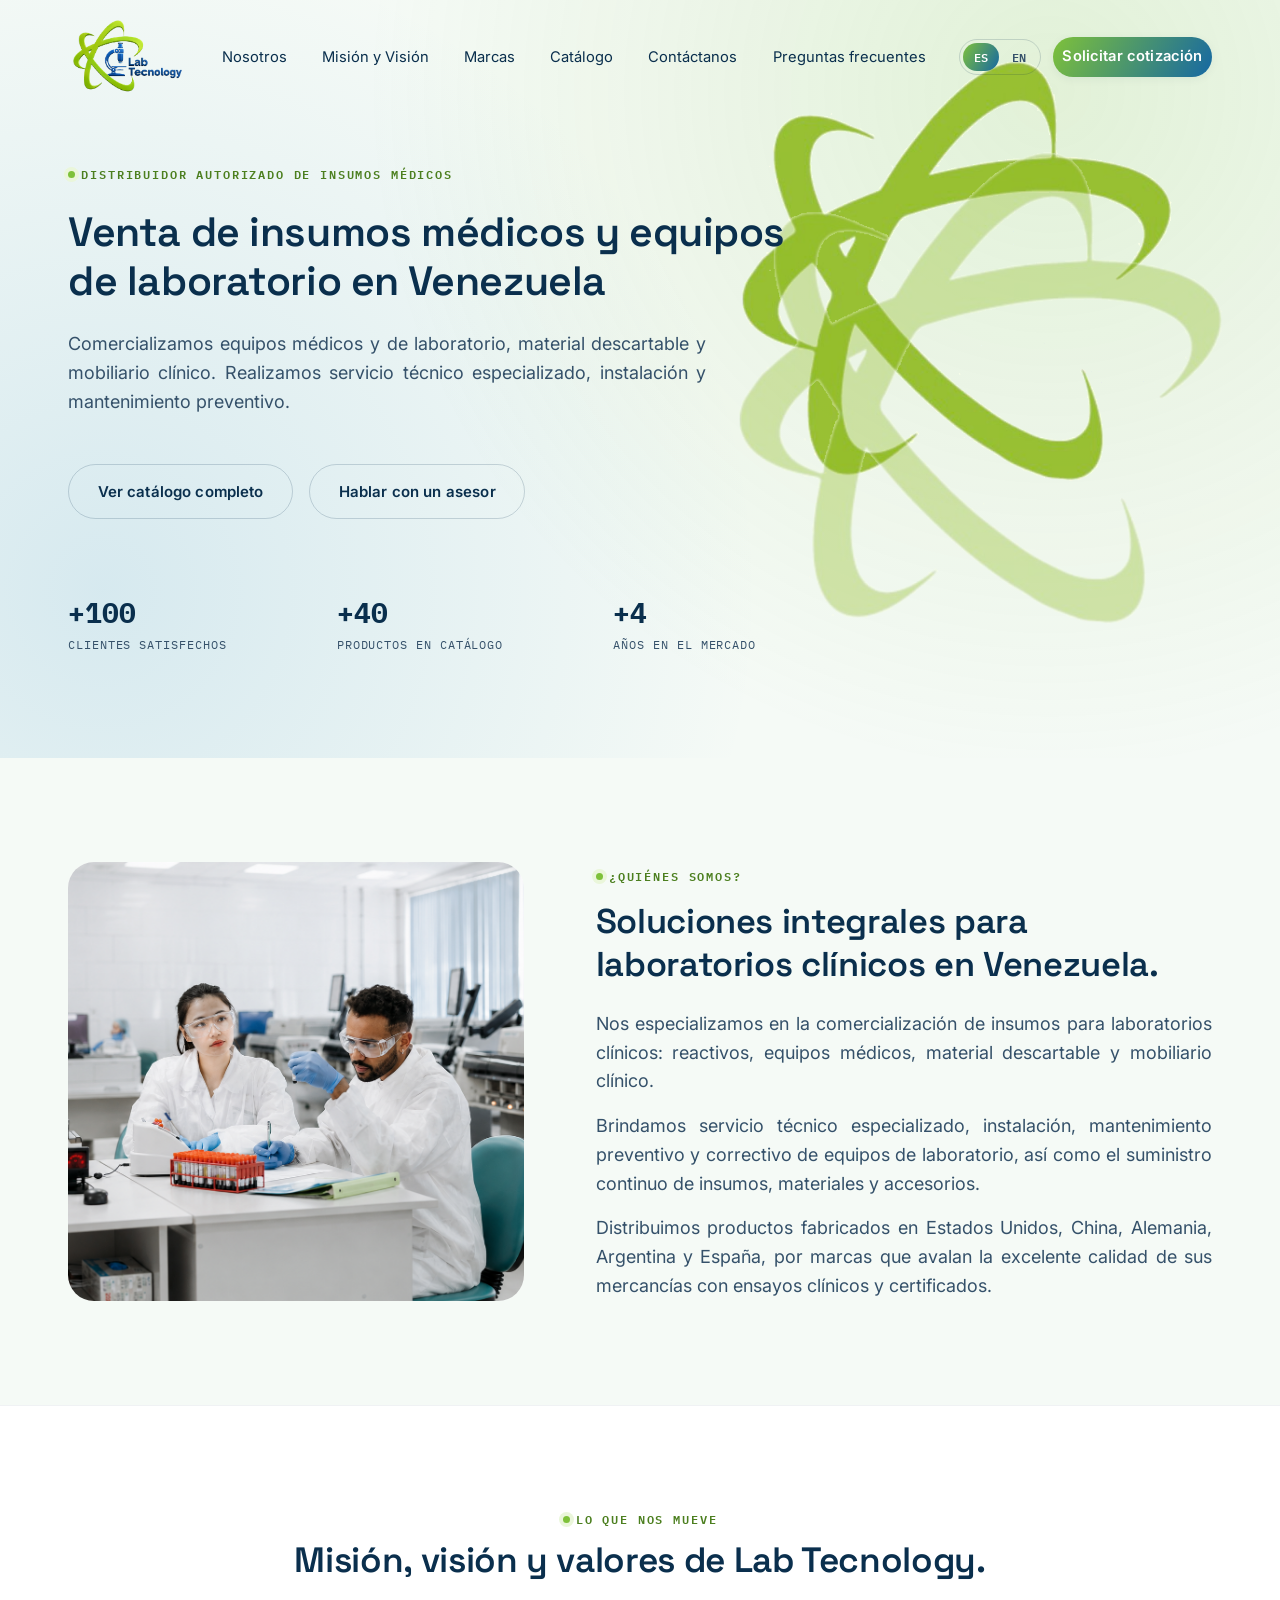
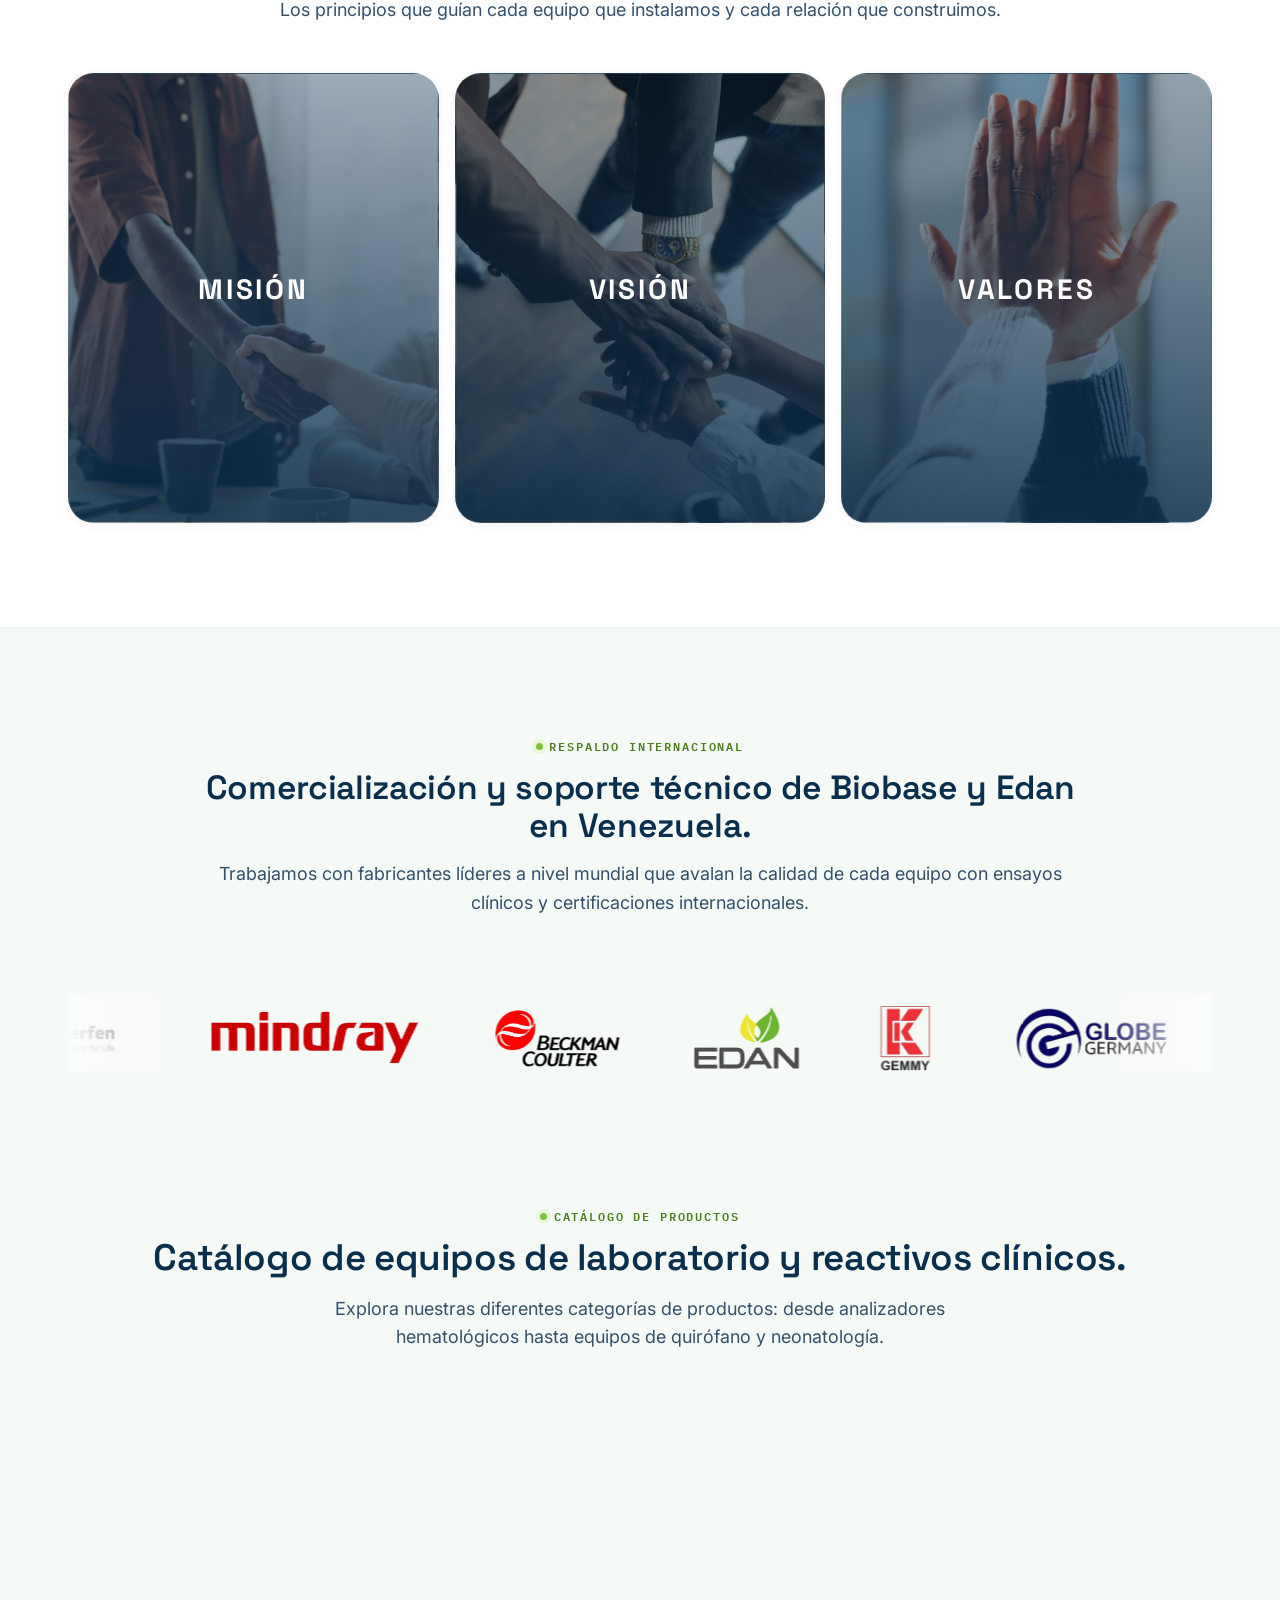
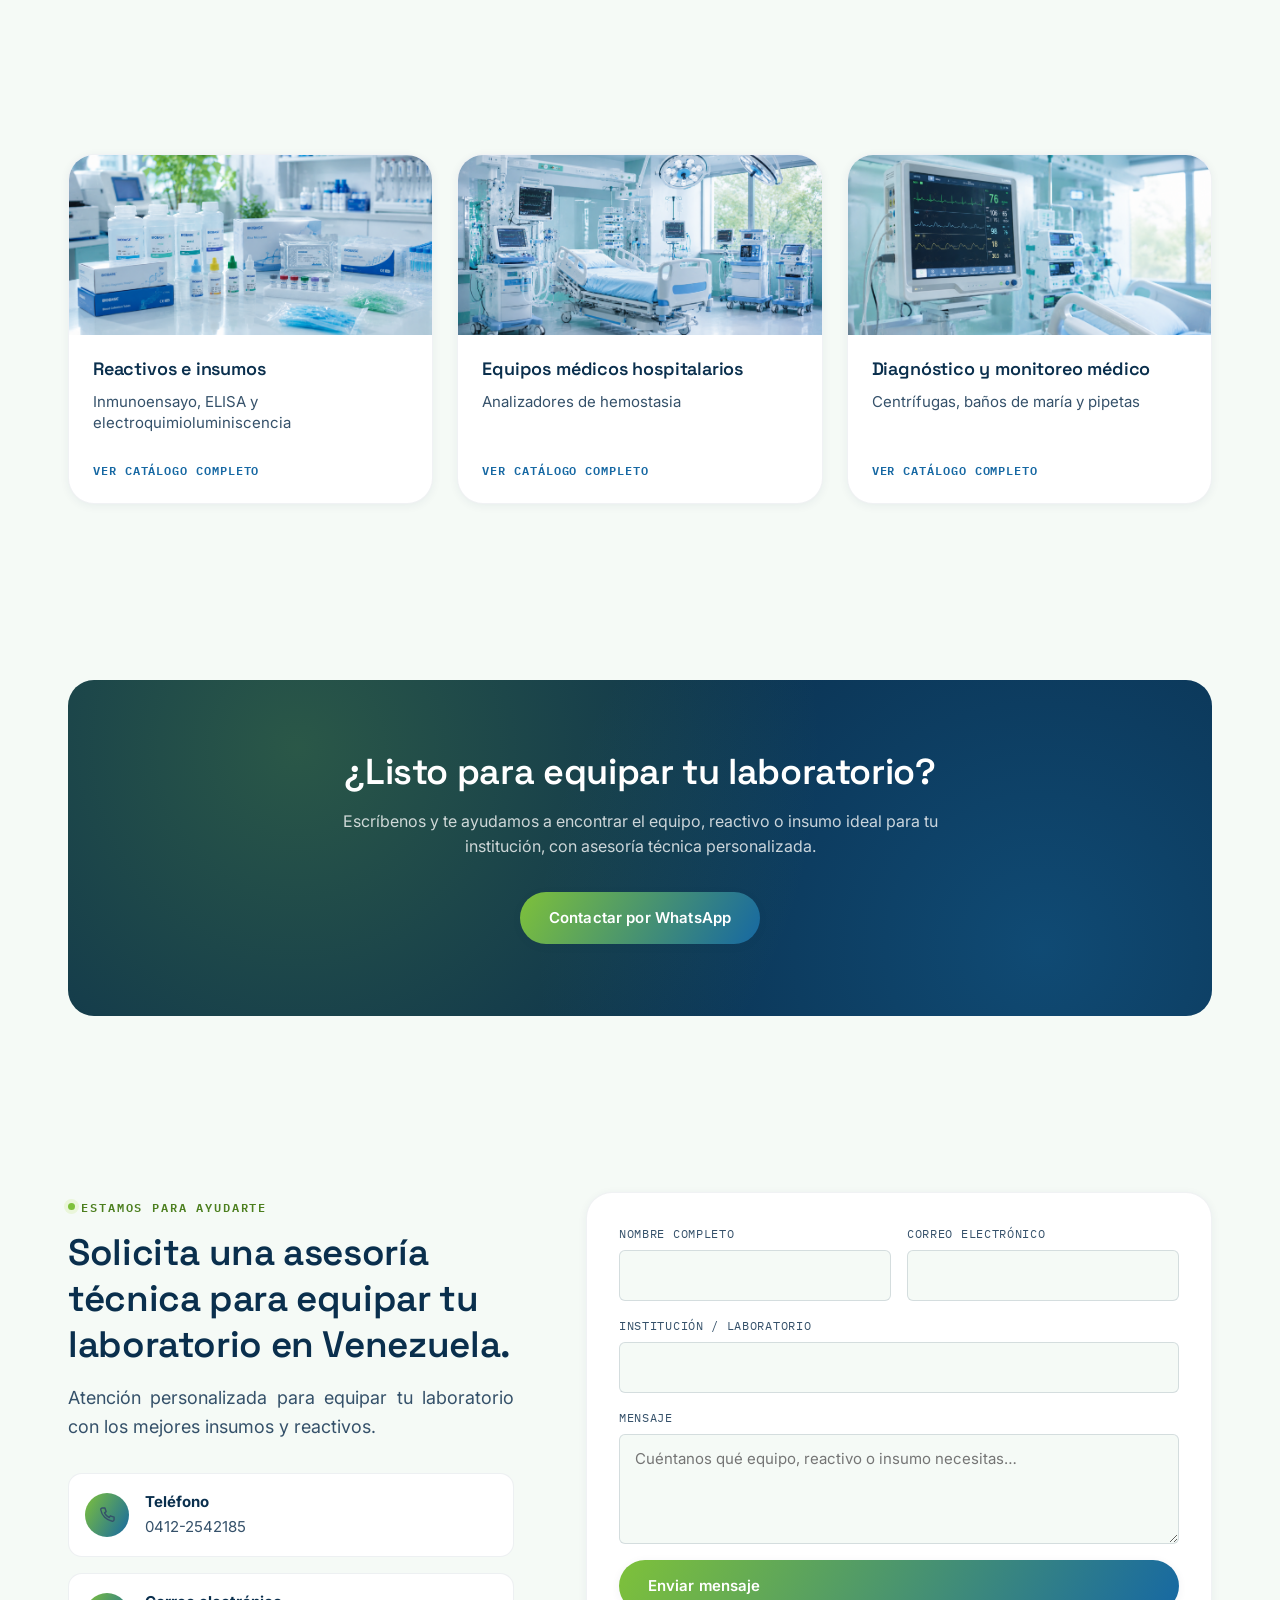
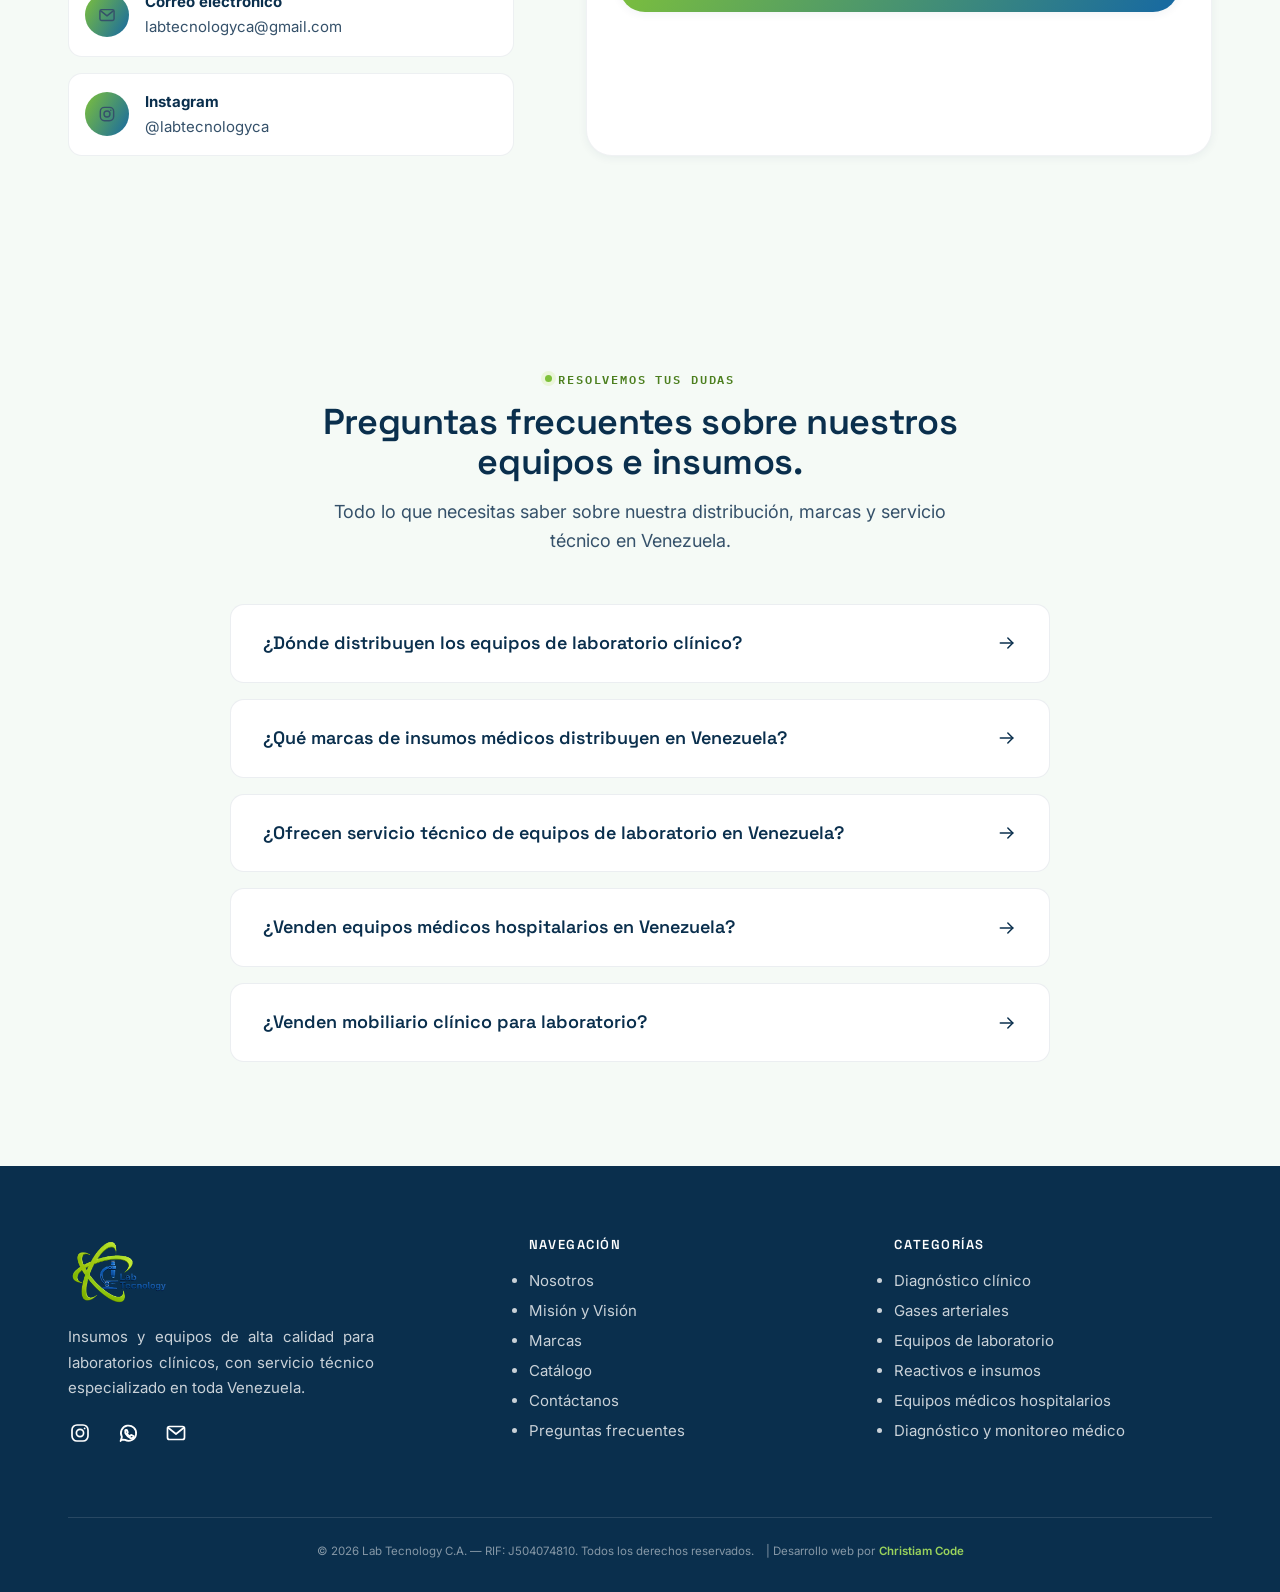
==== commit 0ca374ed: "agregar boton de portafolio" ====
--- a/index.html
+++ b/index.html
@@ -562,6 +562,7 @@
     </div>
     <div class="footer-bottom">
       <span data-i18n="footer.rights">© 2026 Lab Tecnology C.A. — RIF: J504074810. Todos los derechos reservados.</span>
+      <span class="footer-credit">| Desarrollo web por <a href="https://christiamsalcedo.github.io/Portafolio/" target="_blank" rel="noopener noreferrer" class="credit-link">Christiam Code</a></span>
     </div>
   </div>
 </footer>
--- a/css/components.css
+++ b/css/components.css
@@ -521,6 +521,25 @@
   font-size: var(--fs-2xs);
   color: rgba(255,255,255,0.5);
   /* Hereda --font-mono mediante la clase en base.css */
+}
+
+/* Créditos del Desarrollador en el Footer */
+.footer-credit {
+  display: inline-flex;
+  align-items: center;
+  gap: 4px;
+}
+
+.credit-link {
+  color: var(--c-green-400, #7ec13a) !important;
+  font-weight: 600;
+  text-decoration: none;
+  transition: color var(--dur-fast) var(--ease-out), text-decoration var(--dur-fast) var(--ease-out);
+}
+
+.credit-link:hover {
+  color: var(--c-white, #ffffff) !important;
+  text-decoration: underline;
 }
 
 /* Back to top ---------------------------------------------------------- */
